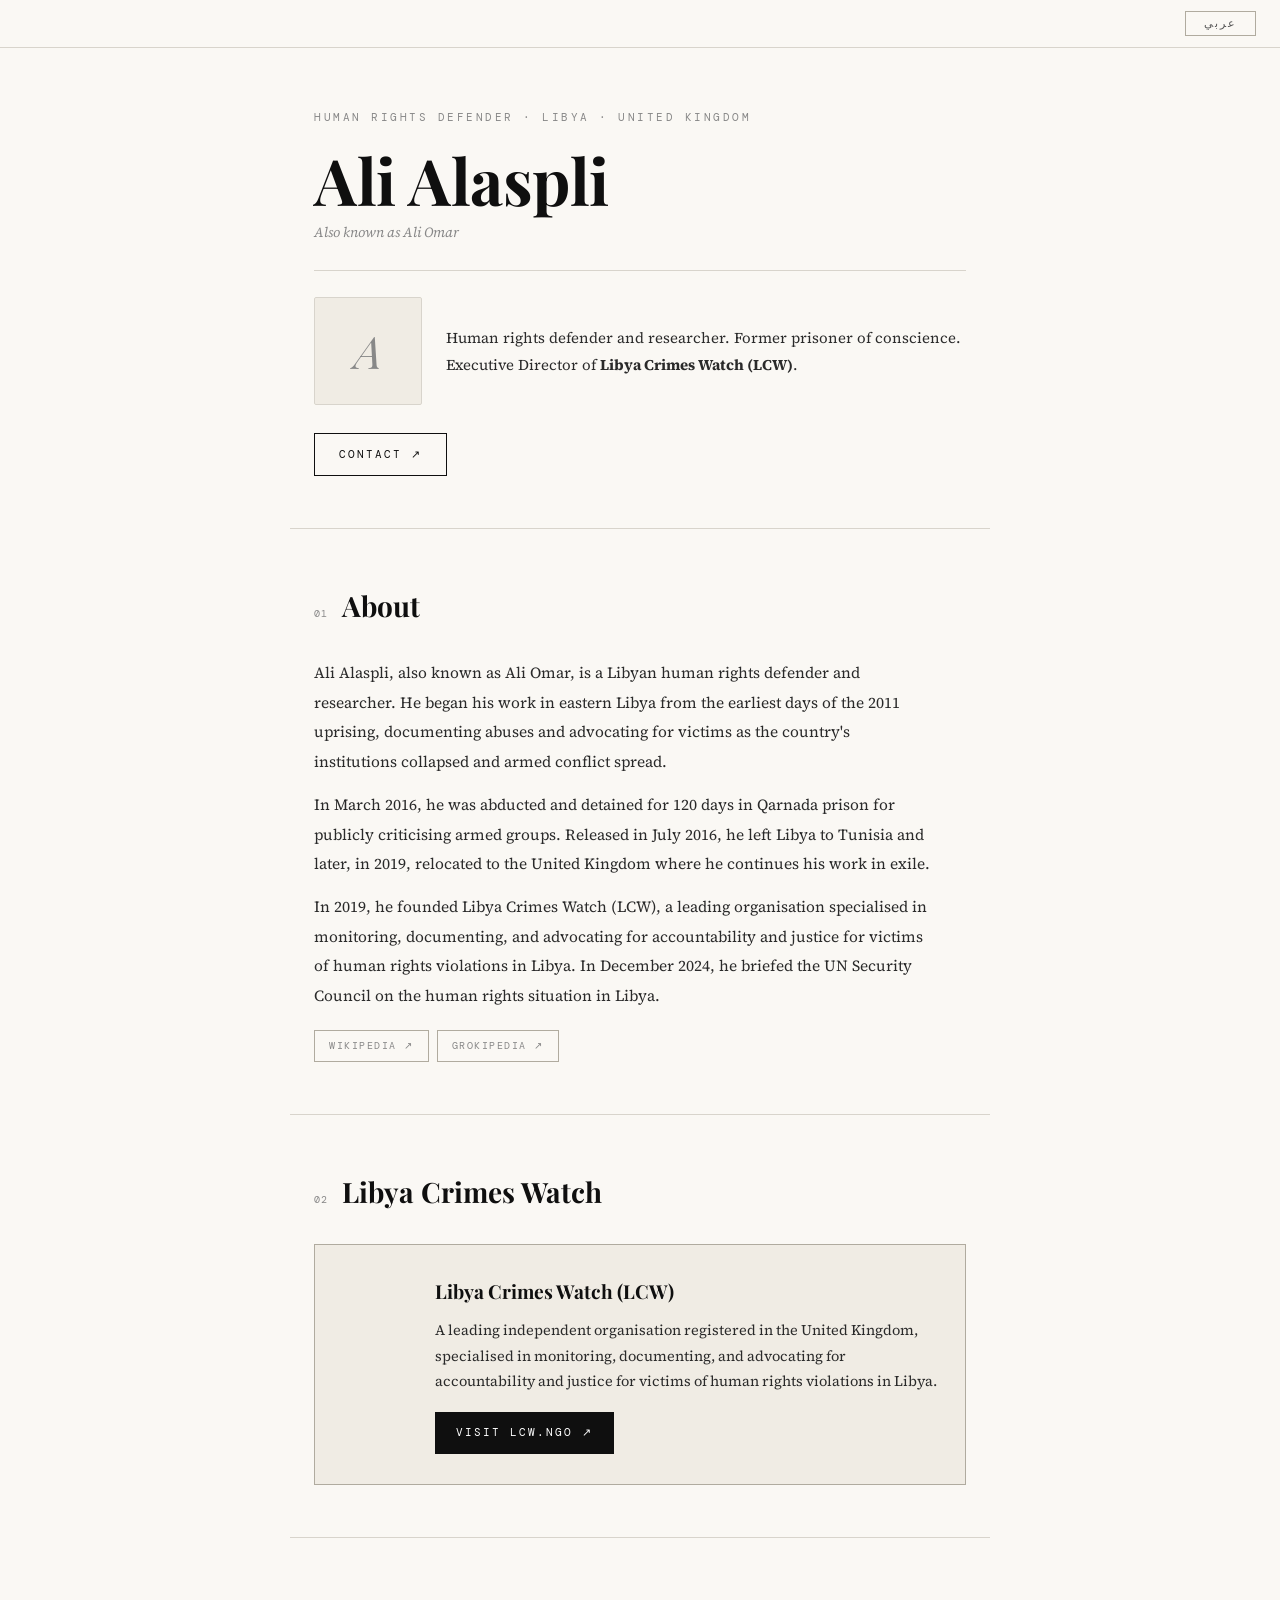
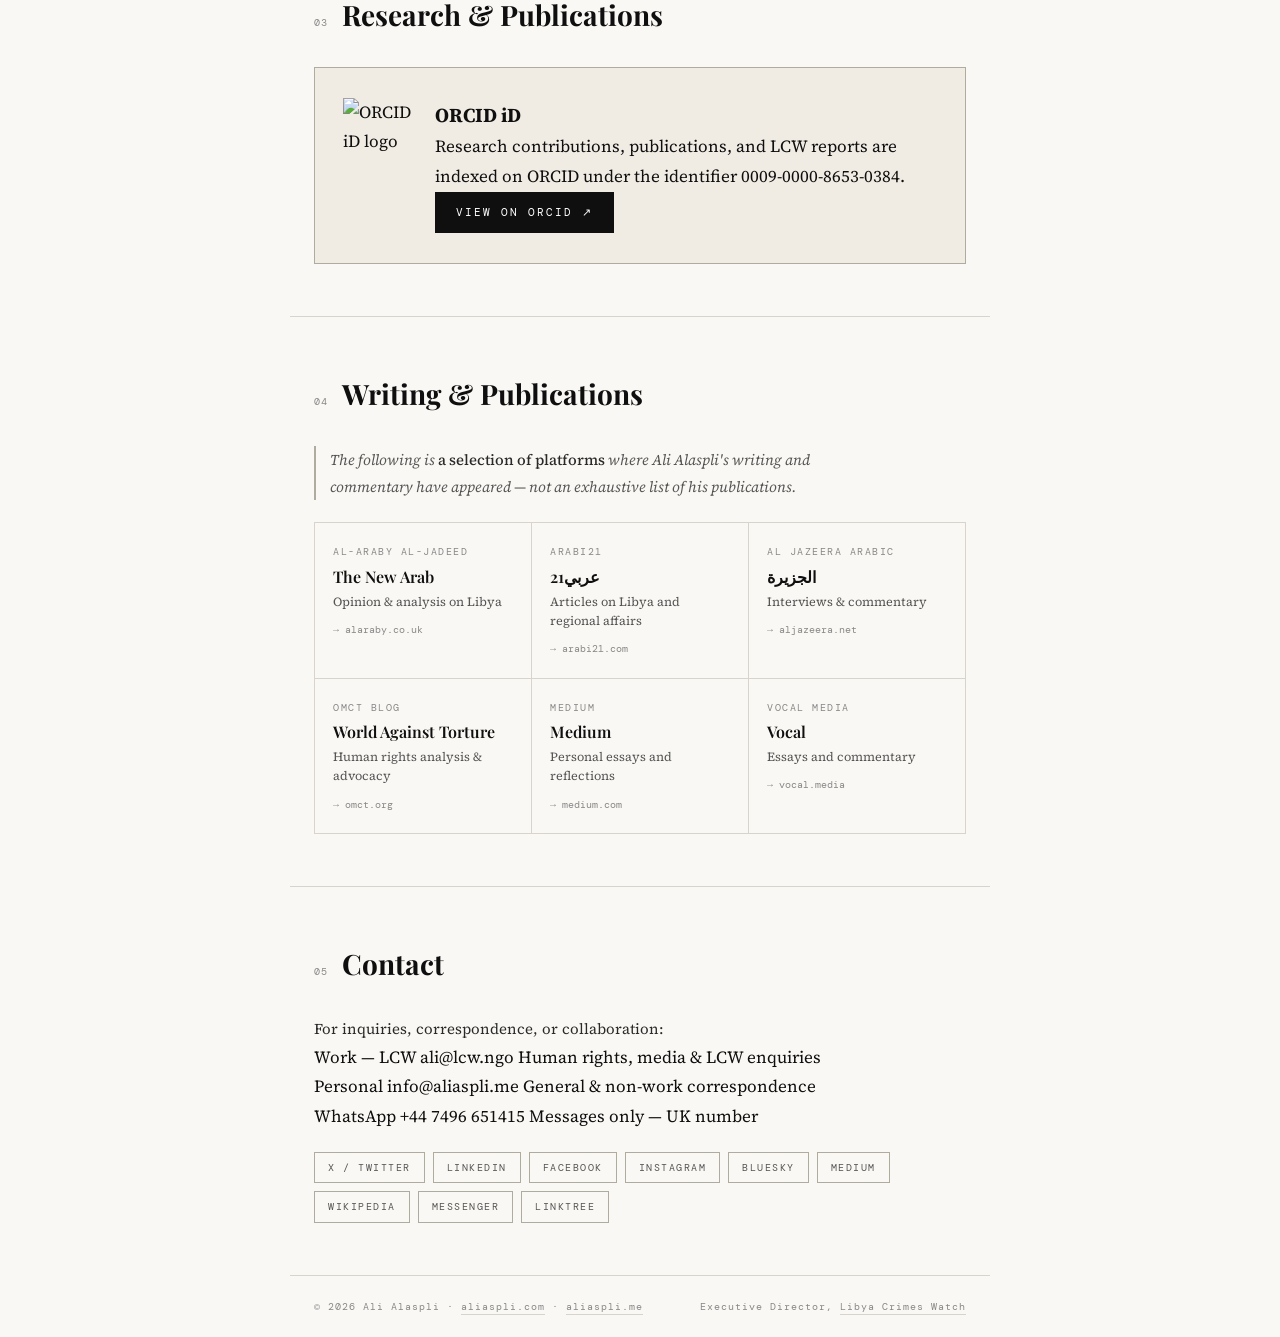
==== index.html @ 1641b947 "Update index.html" ====
<!DOCTYPE html>
<html lang="en" dir="ltr">
<head>
<meta charset="UTF-8">
<meta name="viewport" content="width=device-width, initial-scale=1.0">

<!-- ═══════════════════════════════════════════════
     TITLE — max ~60 chars for clean SERP display
     ═══════════════════════════════════════════════ -->
<title>Ali Alaspli | Human Rights Defender &amp; Executive Director, LCW</title>

<!-- ═══════════════════════════════════════════════
     META DESCRIPTION — max ~155 chars
     ═══════════════════════════════════════════════ -->
<meta name="description" content="Ali Alaspli (Ali Omar) is a Libyan human rights defender and Executive Director of Libya Crimes Watch (LCW). Former prisoner of conscience. Based in the United Kingdom.">

<meta name="author" content="Ali Alaspli">
<meta name="robots" content="index, follow, max-snippet:-1, max-image-preview:large, max-video-preview:-1">

<!-- ═══════════════════════════════════════════════
     CANONICAL + HREFLANG
     ═══════════════════════════════════════════════ -->
<link rel="canonical"  href="https://aliaspli.com/">
<link rel="alternate"  hreflang="x-default" href="https://aliaspli.com/">
<link rel="alternate"  hreflang="en"         href="https://aliaspli.com/">
<link rel="alternate"  hreflang="ar"         href="https://aliaspli.com/ar/">

<!-- ═══════════════════════════════════════════════
     OPEN GRAPH
     ═══════════════════════════════════════════════ -->
<meta property="og:type"             content="website">
<meta property="og:url"              content="https://aliaspli.com/">
<meta property="og:site_name"        content="Ali Alaspli">
<meta property="og:locale"           content="en_GB">
<meta property="og:locale:alternate" content="ar_LY">
<meta property="og:title"            content="Ali Alaspli (Ali Omar) | Human Rights Defender — Libya Crimes Watch">
<meta property="og:description"      content="Libyan human rights defender and researcher, former prisoner of conscience. Executive Director of Libya Crimes Watch (LCW). Based in the United Kingdom.">
<meta property="og:image"            content="https://aliaspli.com/AliAlaspli.png">
<meta property="og:image:secure_url" content="https://aliaspli.com/AliAlaspli.png">
<meta property="og:image:type"       content="image/png">
<meta property="og:image:width"      content="1200">
<meta property="og:image:height"     content="630">
<meta property="og:image:alt"        content="Ali Alaspli — Libyan human rights defender and Executive Director of Libya Crimes Watch">

<!-- ═══════════════════════════════════════════════
     TWITTER / X CARD
     ═══════════════════════════════════════════════ -->
<meta name="twitter:card"        content="summary_large_image">
<meta name="twitter:site"        content="@aliaspli">
<meta name="twitter:creator"     content="@aliaspli">
<meta name="twitter:title"       content="Ali Alaspli (Ali Omar) | Human Rights Defender — Libya Crimes Watch">
<meta name="twitter:description" content="Libyan human rights defender and researcher, former prisoner of conscience. Executive Director of Libya Crimes Watch (LCW).">
<meta name="twitter:image"       content="https://aliaspli.com/AliAlaspli.png">
<meta name="twitter:image:alt"   content="Ali Alaspli — Libyan human rights defender">

<!-- ═══════════════════════════════════════════════
     STRUCTURED DATA — JSON-LD
     ═══════════════════════════════════════════════ -->
<script type="application/ld+json">
{
  "@context": "https://schema.org",
  "@graph": [
    {
      "@type": "WebSite",
      "@id": "https://aliaspli.com/#website",
      "url": "https://aliaspli.com/",
      "name": "Ali Alaspli",
      "description": "Personal website of Ali Alaspli, Libyan human rights defender and Executive Director of Libya Crimes Watch.",
      "inLanguage": "en",
      "potentialAction": {
        "@type": "SearchAction",
        "target": {
          "@type": "EntryPoint",
          "urlTemplate": "https://aliaspli.com/?s={search_term_string}"
        },
        "query-input": "required name=search_term_string"
      }
    },
    {
      "@type": "ProfilePage",
      "@id": "https://aliaspli.com/#profilepage",
      "url": "https://aliaspli.com/",
      "name": "Ali Alaspli — Human Rights Defender",
      "description": "Profile page of Ali Alaspli, Libyan human rights defender, researcher, and Executive Director of Libya Crimes Watch.",
      "isPartOf": { "@id": "https://aliaspli.com/#website" },
      "about": { "@id": "https://aliaspli.com/#person" },
      "primaryImageOfPage": { "@id": "https://aliaspli.com/#primaryimage" },
      "inLanguage": "en",
      "breadcrumb": {
        "@type": "BreadcrumbList",
        "itemListElement": [
          { "@type": "ListItem", "position": 1, "name": "Home", "item": "https://aliaspli.com/" }
        ]
      }
    },
    {
      "@type": "ImageObject",
      "@id": "https://aliaspli.com/#primaryimage",
      "url": "https://aliaspli.com/AliAlaspli.png",
      "contentUrl": "https://aliaspli.com/AliAlaspli.png",
      "caption": "Ali Alaspli at the United Nations Office at Geneva, 2024",
      "width": 1200,
      "height": 630,
      "encodingFormat": "image/png"
    },
    {
      "@type": "Person",
      "@id": "https://aliaspli.com/#person",
      "name": "Ali Alaspli",
      "alternateName": [
        "Ali Omar","Ali Omar Alaspli","Ali Al-Asbali","Ali Al Asbali",
        "Ali Alasbali","Ali Al Aspli","Ali Al-Aspli","Ali Alasabli",
        "Ali Alasabali","Ali Al-Sabli","Ali Alsabali","علي العسبلي","علي عمر"
      ],
      "givenName": "Ali",
      "familyName": "Alaspli",
      "gender": "https://schema.org/Male",
      "nationality": {
        "@type": "Country",
        "name": "Libya",
        "sameAs": "https://www.wikidata.org/wiki/Q1016"
      },
      "birthPlace": {
        "@type": "Place",
        "name": "Libya",
        "sameAs": "https://www.wikidata.org/wiki/Q1016"
      },
      "homeLocation": {
        "@type": "Place",
        "name": "United Kingdom",
        "sameAs": "https://www.wikidata.org/wiki/Q145"
      },
      "url": "https://aliaspli.com/",
      "mainEntityOfPage": { "@id": "https://aliaspli.com/#profilepage" },
      "image": { "@id": "https://aliaspli.com/#primaryimage" },
      "description": "Ali Alaspli, also known as Ali Omar, is a Libyan human rights defender, researcher, and writer. A former prisoner of conscience, he is the Executive Director of Libya Crimes Watch (LCW), a UK-based NGO documenting human rights violations in Libya and advocating for accountability and justice for victims.",
      "jobTitle": "Executive Director",
      "worksFor": {
        "@type": ["Organization", "NGO"],
        "@id": "https://lcw.ngo/#organization",
        "name": "Libya Crimes Watch",
        "alternateName": ["LCW", "رصد الجرائم في ليبيا"],
        "url": "https://lcw.ngo",
        "foundingDate": "2019",
        "address": {
          "@type": "PostalAddress",
          "streetAddress": "124 City Road",
          "addressLocality": "London",
          "addressRegion": "England",
          "postalCode": "EC1V 2NX",
          "addressCountry": "GB"
        },
        "sameAs": [
          "https://en.wikipedia.org/wiki/Libya_Crimes_Watch",
          "https://www.wikidata.org/wiki/Q124707107"
        ]
      },
      "memberOf": {
        "@type": "Organization",
        "name": "World Organisation Against Torture",
        "alternateName": "OMCT",
        "url": "https://omct.org"
      },
      "award": "Overseas Writing Contest Award, International Center for Transitional Justice, 2024",
      "knowsAbout": [
        "Human rights","Libya","War crimes documentation","Enforced disappearances",
        "International advocacy","United Nations human rights mechanisms",
        "Freedom of expression","Transitional justice"
      ],
      "knowsLanguage": [
        { "@type": "Language", "name": "Arabic",  "alternateName": "ar" },
        { "@type": "Language", "name": "English", "alternateName": "en" }
      ],
      "email": "ali@lcw.ngo",
      "telephone": "+447496651415",
      "sameAs": [
        "https://aliaspli.com/",
        "https://aliaspli.com/ar/",
        "https://aliaspli.me/",
        "https://en.wikipedia.org/wiki/Ali_Alaspli",
        "https://www.wikidata.org/wiki/Q136680124",
        "https://grokipedia.com/page/Ali_Alaspli",
        "https://orcid.org/0009-0000-8653-0384",
        "https://x.com/aliaspli",
        "https://www.linkedin.com/in/aliaspli",
        "https://www.instagram.com/aliaspli",
        "https://www.facebook.com/aliaspli",
        "https://bsky.app/profile/aliaspli.com",
        "https://linktr.ee/aliaspli",
        "https://medium.com/@aliaspli"
      ]
    }
  ]
}
</script>

<link rel="preconnect" href="https://fonts.googleapis.com">
<link rel="preconnect" href="https://fonts.gstatic.com" crossorigin>
<link href="https://fonts.googleapis.com/css2?family=Playfair+Display:ital,wght@0,400;0,600;0,700;1,400&family=Source+Serif+4:opsz,wght@8..60,300;8..60,400;8..60,500&family=DM+Mono:wght@300;400&display=swap" rel="stylesheet">

<link rel="stylesheet" href="style.css">

<style>
  :root {
    --font-display: 'Playfair Display', Georgia, serif;
    --font-body:    'Source Serif 4', Georgia, serif;
    --font-mono:    'DM Mono', 'Courier New', monospace;
  }
</style>
</head>
<body>

<nav class="topbar" aria-label="Language">
  <a href="https://aliaspli.com/ar/" class="lang-btn" hreflang="ar" lang="ar">عربي</a>
</nav>

<!-- HERO -->
<header class="section hero" id="top">
  <p class="hero-eyebrow">Human Rights Defender · Libya · United Kingdom</p>
  <h1 class="hero-name">Ali Alaspli</h1>
  <p class="hero-aka">Also known as Ali Omar</p>
  <hr class="hero-divider">
  <div class="hero-grid">
    <div class="hero-photo">
      <img src="https://aliaspli.com/AliAlaspli.png"
           alt="Ali Alaspli (Ali Omar) — Libyan human rights defender and Executive Director of Libya Crimes Watch"
           width="108" height="108"
           loading="eager" fetchpriority="high"
           onerror="this.style.display='none';this.parentNode.innerHTML='<span class=\'photo-init\'>A</span>'">
    </div>
    <p class="hero-tagline">
      Human rights defender and researcher. Former prisoner of conscience. Executive Director of <strong>Libya Crimes Watch (LCW)</strong>.
    </p>
  </div>
  <a href="mailto:ali@lcw.ngo" class="hero-contact">Contact ↗</a>
</header>

<hr class="rule">

<!-- 01 ABOUT -->
<section class="section" id="about" aria-labelledby="about-title">
  <div class="sec-head">
    <span class="sec-n" aria-hidden="true">01</span>
    <h2 class="sec-title" id="about-title">About</h2>
  </div>
  <div class="prose">
    <p>Ali Alaspli, also known as Ali Omar, is a Libyan human rights defender and researcher. He began his work in eastern Libya from the earliest days of the 2011 uprising, documenting abuses and advocating for victims as the country's institutions collapsed and armed conflict spread.</p>
    <p>In March 2016, he was abducted and detained for 120 days in Qarnada prison for publicly criticising armed groups. Released in July 2016, he left Libya to Tunisia and later, in 2019, relocated to the United Kingdom where he continues his work in exile.</p>
    <p>In 2019, he founded Libya Crimes Watch (LCW), a leading organisation specialised in monitoring, documenting, and advocating for accountability and justice for victims of human rights violations in Libya. In December 2024, he briefed the UN Security Council on the human rights situation in Libya.</p>
  </div>
  <div class="about-refs">
    <a href="https://en.wikipedia.org/wiki/Ali_Alaspli" target="_blank" rel="noopener noreferrer me" class="about-ref-link">Wikipedia ↗</a>
    <a href="https://grokipedia.com/page/Ali_Alaspli" target="_blank" rel="noopener noreferrer" class="about-ref-link">Grokipedia ↗</a>
  </div>
</section>

<hr class="rule">

<!-- 02 LIBYA CRIMES WATCH -->
<section class="section" id="lcw" aria-labelledby="lcw-title">
  <div class="sec-head">
    <span class="sec-n" aria-hidden="true">02</span>
    <h2 class="sec-title" id="lcw-title">Libya Crimes Watch</h2>
  </div>
  <div class="lcw-block">
    <div class="lcw-logo">
      <img src="https://lcw.ngo/wp-content/uploads/2022/08/LCW-Logo.png"
           alt="Libya Crimes Watch (LCW) logo"
           width="68" height="68" loading="lazy"
           onerror="this.src='https://upload.wikimedia.org/wikipedia/commons/thumb/2/2e/%D8%B4%D8%B9%D8%A7%D8%B1_%D9%85%D9%86%D8%B8%D9%85%D8%A9_%D8%B1%D8%B5%D8%AF_%D8%A7%D9%84%D8%AC%D8%B1%D8%A7%D8%A6%D9%85_%D9%81%D9%8A_%D9%84%D9%8A%D8%A8%D9%8A%D8%A7.png/320px-%D8%B4%D8%B9%D8%A7%D8%B1_%D9%85%D9%86%D8%B8%D9%85%D8%A9_%D8%B1%D8%B5%D8%AF_%D8%A7%D9%84%D8%AC%D8%B1%D8%A7%D8%A6%D9%85_%D9%81%D9%8A_%D9%84%D9%8A%D8%A8%D9%8A%D8%A7.png'">
    </div>
    <div class="lcw-text">
      <h3>Libya Crimes Watch (LCW)</h3>
      <p>A leading independent organisation registered in the United Kingdom, specialised in monitoring, documenting, and advocating for accountability and justice for victims of human rights violations in Libya.</p>
      <a href="https://lcw.ngo" target="_blank" rel="noopener noreferrer" class="btn-fill">Visit lcw.ngo ↗</a>
    </div>
  </div>
</section>

<hr class="rule">

<!-- 03 RESEARCH & PUBLICATIONS -->
<section class="section" id="research" aria-labelledby="research-title">
  <div class="sec-head">
    <span class="sec-n" aria-hidden="true">03</span>
    <h2 class="sec-title" id="research-title">Research &amp; Publications</h2>
  </div>
  <div class="lcw-block">
    <div class="orcid-logo">
      <img src="https://upload.wikimedia.org/wikipedia/commons/0/06/ORCID_iD.svg"
           alt="ORCID iD logo"
           width="72" height="72" loading="lazy">
    </div>
    <div class="orcid-text">
      <h3>ORCID iD</h3>
      <p>Research contributions, publications, and LCW reports are indexed on ORCID under the identifier <span class="orcid-id">0009-0000-8653-0384</span>.</p>
      <a href="https://orcid.org/0009-0000-8653-0384" target="_blank" rel="noopener noreferrer me" class="btn-fill">View on ORCID ↗</a>
    </div>
  </div>
</section>

<hr class="rule">

<!-- 04 WRITING & PUBLICATIONS -->
<section class="section" id="writing" aria-labelledby="writing-title">
  <div class="sec-head">
    <span class="sec-n" aria-hidden="true">04</span>
    <h2 class="sec-title" id="writing-title">Writing &amp; Publications</h2>
  </div>
  <p class="writing-intro">
    The following is <strong>a selection of platforms</strong> where Ali Alaspli's writing and commentary have appeared — not an exhaustive list of his publications.
  </p>
  <div class="platform-grid">
    <a href="https://www.alaraby.co.uk/author/60455" target="_blank" rel="noopener noreferrer" class="platform-card">
      <div class="pl-source">Al-Araby Al-Jadeed</div>
      <div class="pl-name">The New Arab</div>
      <div class="pl-desc">Opinion &amp; analysis on Libya</div>
      <span class="pl-arrow">→ alaraby.co.uk</span>
    </a>
    <a href="https://arabi21.com/s/1cRWr" target="_blank" rel="noopener noreferrer" class="platform-card">
      <div class="pl-source">Arabi21</div>
      <div class="pl-name">عربي21</div>
      <div class="pl-desc">Articles on Libya and regional affairs</div>
      <span class="pl-arrow">→ arabi21.com</span>
    </a>
    <a href="https://www.aljazeera.net/author/%D8%B9%D9%84%D9%8A-%D8%A7%D9%84%D8%B9%D8%B3%D8%A8%D9%84%D9%8A" target="_blank" rel="noopener noreferrer" class="platform-card">
      <div class="pl-source">Al Jazeera Arabic</div>
      <div class="pl-name">الجزيرة</div>
      <div class="pl-desc">Interviews &amp; commentary</div>
      <span class="pl-arrow">→ aljazeera.net</span>
    </a>
    <a href="https://www.omct.org/en/resources?author=ali-alaspli" target="_blank" rel="noopener noreferrer" class="platform-card">
      <div class="pl-source">OMCT Blog</div>
      <div class="pl-name">World Against Torture</div>
      <div class="pl-desc">Human rights analysis &amp; advocacy</div>
      <span class="pl-arrow">→ omct.org</span>
    </a>
    <a href="https://medium.com/@aliaspli" target="_blank" rel="noopener noreferrer me" class="platform-card">
      <div class="pl-source">Medium</div>
      <div class="pl-name">Medium</div>
      <div class="pl-desc">Personal essays and reflections</div>
      <span class="pl-arrow">→ medium.com</span>
    </a>
    <a href="https://vocal.media/authors/ali-alaspli" target="_blank" rel="noopener noreferrer" class="platform-card">
      <div class="pl-source">Vocal Media</div>
      <div class="pl-name">Vocal</div>
      <div class="pl-desc">Essays and commentary</div>
      <span class="pl-arrow">→ vocal.media</span>
    </a>
  </div>
</section>

<hr class="rule">

<!-- 05 CONTACT -->
<section class="section" id="contact" aria-labelledby="contact-title">
  <div class="sec-head">
    <span class="sec-n" aria-hidden="true">05</span>
    <h2 class="sec-title" id="contact-title">Contact</h2>
  </div>
  <p class="contact-desc">For inquiries, correspondence, or collaboration:</p>

  <div class="contact-grid">
    <div class="contact-item">
      <span class="contact-item-label">Work — LCW</span>
      <!-- email protected: decoded by initContact() on DOMContentLoaded -->
      <a id="email-work" href="#" class="contact-item-value" aria-label="Work email">&#8203;</a>
      <span class="contact-item-note">Human rights, media &amp; LCW enquiries</span>
    </div>
    <div class="contact-item">
      <span class="contact-item-label">Personal</span>
      <a id="email-personal" href="#" class="contact-item-value" aria-label="Personal email">&#8203;</a>
      <span class="contact-item-note">General &amp; non-work correspondence</span>
    </div>
    <div class="contact-item full">
      <span class="contact-item-label">WhatsApp</span>
      <a id="link-wa" href="#" target="_blank" rel="noopener noreferrer" class="contact-item-value" aria-label="WhatsApp">&#8203;</a>
      <span class="contact-item-note">Messages only — UK number</span>
    </div>
  </div>

  <div class="social-row">
    <a href="https://x.com/aliaspli"                target="_blank" rel="noopener noreferrer me" class="social-tag">X / Twitter</a>
    <a href="https://www.linkedin.com/in/aliaspli"   target="_blank" rel="noopener noreferrer me" class="social-tag">LinkedIn</a>
    <a href="https://www.facebook.com/aliaspli"      target="_blank" rel="noopener noreferrer me" class="social-tag">Facebook</a>
    <a href="https://instagram.com/aliaspli"         target="_blank" rel="noopener noreferrer me" class="social-tag">Instagram</a>
    <a href="https://bsky.app/profile/aliaspli.com"  target="_blank" rel="noopener noreferrer me" class="social-tag">Bluesky</a>
    <a href="https://medium.com/@aliaspli"           target="_blank" rel="noopener noreferrer me" class="social-tag">Medium</a>
    <a href="https://en.wikipedia.org/wiki/Ali_Alaspli" target="_blank" rel="noopener noreferrer" class="social-tag">Wikipedia</a>
    <a href="https://m.me/aliaspli"                  target="_blank" rel="noopener noreferrer me" class="social-tag">Messenger</a>
    <a href="https://linktr.ee/aliaspli"             target="_blank" rel="noopener noreferrer me" class="social-tag">Linktree</a>
  </div>
</section>

<hr class="rule">

<footer>
  <p>
    © 2026 Ali Alaspli
    <span class="footer-sep">·</span>
    <a href="https://aliaspli.com/">aliaspli.com</a>
    <span class="footer-sep">·</span>
    <a href="https://aliaspli.me/" target="_blank" rel="noopener noreferrer me">aliaspli.me</a>
  </p>
  <p>Executive Director, <a href="https://lcw.ngo" target="_blank" rel="noopener noreferrer">Libya Crimes Watch</a></p>
</footer>


<!-- ═══════════════════════════════════════════════
     EMAIL / CONTACT PROTECTION
     Encoded with Base64 — bots scraping raw HTML
     cannot harvest addresses. Decoded at runtime.
     ═══════════════════════════════════════════════ -->
<script>
(function () {
  function b(s) { return atob(s); }

  var contacts = {
    'email-work':    { type: 'mailto', val: b('YWxpQGxjdy5uZ28=') },
    'email-personal':{ type: 'mailto', val: b('aW5mb0BhbGlhc3BsaS5tZQ==') },
    'link-wa':       { type: 'url',    val: 'https://wa.me/' + b('NDQ3NDk2NjUxNDE1') }
  };

  document.addEventListener('DOMContentLoaded', function () {
    Object.keys(contacts).forEach(function (id) {
      var el = document.getElementById(id);
      if (!el) return;
      var c = contacts[id];
      el.href       = (c.type === 'mailto' ? 'mailto:' : '') + c.val;
      el.textContent = c.type === 'mailto'
        ? c.val
        : '+44\u00a07496\u00a0651415';   /* non-breaking spaces for display */
    });

    /* Hero contact button — same work email */
    var hero = document.querySelector('.hero-contact');
    if (hero) hero.href = 'mailto:' + b('YWxpQGxjdy5uZ28=');
  });
}());
</script>
</body>
</html>
---- style.css ----
/* ============================================================
   aliaspli.com — shared stylesheet
   Works for both LTR (English) and RTL (Arabic) pages.
   The <html> element carries dir="ltr" or dir="rtl".
   ============================================================ */

/* ── RESET ── */
*, *::before, *::after { margin: 0; padding: 0; box-sizing: border-box; }

/* ── TOKENS ── */
:root {
  --ink:        #0f0f0f;
  --ink-mid:    #2a2a2a;
  --ink-soft:   #555;
  --ink-muted:  #888;
  --rule:       #d8d4cc;
  --rule-dark:  #b0ab9f;
  --bg:         #faf8f4;
  --bg-card:    #f0ece4;
  --white:      #ffffff;
  --max:        700px;
  --topbar-h:   48px;

  /* fonts are declared per page to support EN/AR stacks */
}

/* ── BASE ── */
html {
  font-size: 16px;   /* anchors all rem calculations */
  scroll-behavior: smooth;
  /* offset anchors so sticky bar doesn't overlap them */
  scroll-padding-top: calc(var(--topbar-h) + 12px);
}

body {
  background: var(--bg);
  color: var(--ink);
  font-family: var(--font-body);
  font-size: 1.0625rem;   /* 17px */
  line-height: 1.75;
  -webkit-font-smoothing: antialiased;
  -moz-osx-font-smoothing: grayscale;
  text-size-adjust: 100%;
  -webkit-text-size-adjust: 100%;
}

a { color: inherit; text-decoration: none; }

/* ── LAYOUT HELPERS ── */
.section {
  max-width: var(--max);
  margin: 0 auto;
  padding: 52px 24px;
}

hr.rule {
  border: none;
  border-top: 1px solid var(--rule);
  max-width: var(--max);
  margin: 0 auto;
}

/* ── FOCUS VISIBILITY (accessibility) ── */
:focus-visible {
  outline: 2px solid var(--ink);
  outline-offset: 3px;
  border-radius: 2px;
}

/* ── TOPBAR ── */
.topbar {
  position: sticky;
  top: 0;
  z-index: 50;
  height: var(--topbar-h);
  background: var(--bg);
  border-bottom: 1px solid var(--rule);
  display: flex;
  align-items: center;
  /* In LTR: button sits on the right.
     In RTL: flex reverses, button ends up on the left visually — correct. */
  justify-content: flex-end;
  padding: 0 24px;
}

.lang-btn {
  font-family: var(--font-mono);
  font-size: 0.6875rem;
  letter-spacing: 2px;
  text-transform: uppercase;
  padding: 6px 18px;
  border: 1px solid var(--rule-dark);
  color: var(--ink-soft);
  background: transparent;
  cursor: pointer;
  transition: background 0.18s, color 0.18s, border-color 0.18s;
  display: inline-block;
  line-height: 1;
}
.lang-btn:hover,
.lang-btn:focus-visible {
  background: var(--ink);
  color: var(--white);
  border-color: var(--ink);
}

/* RTL: no letter-spacing on Arabic labels */
[dir="rtl"] .lang-btn { letter-spacing: 0; font-size: 0.75rem; }

/* ── HERO ── */
.hero { padding: 60px 24px 52px; }

.hero-eyebrow {
  font-family: var(--font-mono);
  font-size: 0.6875rem;
  letter-spacing: 2.5px;
  text-transform: uppercase;
  color: var(--ink-muted);
  margin-bottom: 18px;
}
[dir="rtl"] .hero-eyebrow { letter-spacing: 0; font-size: 0.75rem; }

.hero-name {
  font-family: var(--font-display);
  font-size: clamp(2.4rem, 6vw, 4rem);
  font-weight: 700;
  line-height: 1.1;
  letter-spacing: -0.5px;
  margin-bottom: 4px;
}
[dir="rtl"] .hero-name { letter-spacing: 0; line-height: 1.2; }

.hero-aka {
  font-size: 0.875rem;
  font-style: italic;
  color: var(--ink-muted);
  margin-bottom: 26px;
}

.hero-divider {
  width: 100%;
  border: none;
  border-top: 1px solid var(--rule);
  margin-bottom: 26px;
}

/* Grid: photo beside tagline.
   LTR: [photo 108px] [text 1fr]
   RTL: [text 1fr] [photo 108px]  — achieved by order properties */
.hero-grid {
  display: grid;
  grid-template-columns: 108px 1fr;
  gap: 24px;
  align-items: start;
  margin-bottom: 28px;
}
[dir="rtl"] .hero-grid {
  grid-template-columns: 1fr 108px;
}
[dir="rtl"] .hero-photo { order: 2; }
[dir="rtl"] .hero-tagline { order: 1; }

.hero-photo {
  width: 108px;
  height: 108px;
  border-radius: 2px;
  overflow: hidden;
  border: 1px solid var(--rule);
  background: var(--bg-card);
  display: flex;
  align-items: center;
  justify-content: center;
  flex-shrink: 0;
}
.hero-photo img {
  width: 100%;
  height: 100%;
  object-fit: cover;
  display: block;
}
.photo-init {
  font-family: var(--font-display);
  font-size: 2.8rem;
  color: var(--ink-muted);
  font-style: italic;
}

.hero-tagline {
  font-size: 0.9375rem;
  line-height: 1.8;
  color: var(--ink-mid);
  align-self: center;
}

.hero-contact {
  display: inline-flex;
  align-items: center;
  gap: 8px;
  font-family: var(--font-mono);
  font-size: 0.6875rem;
  letter-spacing: 2px;
  text-transform: uppercase;
  padding: 11px 24px;
  border: 1px solid var(--ink);
  color: var(--ink);
  background: transparent;
  transition: background 0.18s, color 0.18s;
}
.hero-contact:hover,
.hero-contact:focus-visible {
  background: var(--ink);
  color: var(--white);
}
[dir="rtl"] .hero-contact { letter-spacing: 0; font-size: 0.8125rem; }

/* ── SECTION HEADERS ── */
.sec-head {
  display: flex;
  align-items: baseline;
  gap: 14px;
  margin-bottom: 28px;
}
.sec-n {
  font-family: var(--font-mono);
  font-size: 0.625rem;
  color: var(--ink-muted);
  letter-spacing: 1px;
  flex-shrink: 0;
  /* always LTR so "01" reads correctly even in RTL context */
  direction: ltr;
  unicode-bidi: embed;
}
.sec-title {
  font-family: var(--font-display);
  font-size: clamp(1.25rem, 2.8vw, 1.75rem);
  font-weight: 700;
}

/* RTL: title on the right, number pushed to the end (left) */
[dir="rtl"] .sec-head { flex-direction: row-reverse; justify-content: flex-end; }
[dir="rtl"] .sec-title { order: 1; }
[dir="rtl"] .sec-n { order: 2; }

/* ── ABOUT / PROSE ── */
.prose p {
  font-size: 0.9688rem;
  line-height: 1.9;
  color: var(--ink-mid);
  margin-bottom: 14px;
  max-width: 620px;
}
.prose p:last-child { margin-bottom: 0; }

.about-refs {
  display: flex;
  flex-wrap: wrap;
  gap: 8px;
  margin-top: 20px;
}
.about-ref-link {
  font-family: var(--font-mono);
  font-size: 0.625rem;
  letter-spacing: 1.5px;
  text-transform: uppercase;
  padding: 6px 14px;
  border: 1px solid var(--rule-dark);
  color: var(--ink-muted);
  transition: background 0.18s, color 0.18s, border-color 0.18s;
}
.about-ref-link:hover,
.about-ref-link:focus-visible {
  background: var(--ink);
  color: var(--white);
  border-color: var(--ink);
}
[dir="rtl"] .about-ref-link { letter-spacing: 0; font-size: 0.75rem; }

/* ── LCW BLOCK ── */
.lcw-block {
  border: 1px solid var(--rule-dark);
  background: var(--bg-card);
  padding: 30px 28px;
  display: flex;
  gap: 24px;
  align-items: flex-start;
}
/* RTL: logo on the left, text on the right */
[dir="rtl"] .lcw-logo { order: 2; }
[dir="rtl"] .lcw-text  { order: 1; flex: 1; }

.lcw-logo { flex-shrink: 0; width: 68px; }
.lcw-logo img { width: 68px; height: auto; display: block; }

.lcw-text h3 {
  font-family: var(--font-display);
  font-size: 1.2rem;
  font-weight: 700;
  margin-bottom: 10px;
}
.lcw-text p {
  font-size: 0.9063rem;
  color: var(--ink-mid);
  line-height: 1.75;
  margin-bottom: 18px;
}
.btn-fill {
  display: inline-flex;
  align-items: center;
  font-family: var(--font-mono);
  font-size: 0.6875rem;
  letter-spacing: 2px;
  text-transform: uppercase;
  padding: 10px 20px;
  background: var(--ink);
  color: var(--white);
  border: 1px solid var(--ink);
  transition: background 0.18s, border-color 0.18s;
}
.btn-fill:hover,
.btn-fill:focus-visible {
  background: var(--ink-mid);
  border-color: var(--ink-mid);
}
[dir="rtl"] .btn-fill { letter-spacing: 0; font-size: 0.8125rem; }

/* ── WRITING ── */
.writing-intro {
  font-size: 0.9375rem;
  color: var(--ink-soft);
  line-height: 1.8;
  max-width: 580px;
  margin-bottom: 22px;
  padding-inline-start: 14px;
  border-inline-start: 2px solid var(--rule-dark);
  font-style: italic;
}
/* padding-inline-start and border-inline-start flip automatically in RTL */
.writing-intro strong {
  font-style: normal;
  color: var(--ink-mid);
  font-weight: 500;
}

.platform-grid {
  display: grid;
  grid-template-columns: repeat(auto-fill, minmax(185px, 1fr));
  gap: 1px;
  border: 1px solid var(--rule);
  background: var(--rule);
}
.platform-card {
  background: var(--bg);
  padding: 20px 18px;
  display: block;
  transition: background 0.18s;
}
.platform-card:hover { background: var(--bg-card); }
.pl-source {
  font-family: var(--font-mono);
  font-size: 0.625rem;
  letter-spacing: 1.5px;
  text-transform: uppercase;
  color: var(--ink-muted);
  margin-bottom: 6px;
}
[dir="rtl"] .pl-source { letter-spacing: 0; font-size: 0.6875rem; }
.pl-name {
  font-family: var(--font-display);
  font-size: 1rem;
  font-weight: 600;
  color: var(--ink);
  margin-bottom: 4px;
  line-height: 1.3;
}
.pl-desc { font-size: 0.7813rem; color: var(--ink-soft); line-height: 1.55; }
.pl-arrow {
  font-family: var(--font-mono);
  font-size: 0.625rem;
  color: var(--ink-muted);
  margin-top: 10px;
  display: block;
}

/* ── CONTACT ── */
.contact-desc { font-size: 0.9375rem; color: var(--ink-mid); }

.contact-email {
  display: flex;
  align-items: center;
  gap: 14px;
  margin-top: 20px;
  padding-top: 20px;
  border-top: 1px solid var(--rule);
}
.contact-email span {
  font-family: var(--font-mono);
  font-size: 0.625rem;
  letter-spacing: 1.5px;
  text-transform: uppercase;
  color: var(--ink-muted);
  white-space: nowrap;
}
[dir="rtl"] .contact-email span { letter-spacing: 0; font-size: 0.75rem; }
.contact-email a {
  font-family: var(--font-mono);
  font-size: 0.875rem;
  color: var(--ink);
  border-bottom: 1px solid var(--rule-dark);
  padding-bottom: 1px;
  transition: border-color 0.2s;
  /* email addresses are always LTR regardless of page direction */
  direction: ltr;
  unicode-bidi: embed;
}
.contact-email a:hover { border-color: var(--ink); }

.social-row {
  display: flex;
  flex-wrap: wrap;
  gap: 8px;
  margin-top: 20px;
}
.social-tag {
  font-family: var(--font-mono);
  font-size: 0.625rem;
  letter-spacing: 1.5px;
  text-transform: uppercase;
  padding: 6px 13px;
  border: 1px solid var(--rule-dark);
  color: var(--ink-soft);
  transition: background 0.18s, color 0.18s, border-color 0.18s;
}
.social-tag:hover,
.social-tag:focus-visible {
  background: var(--ink);
  color: var(--white);
  border-color: var(--ink);
}
[dir="rtl"] .social-tag { letter-spacing: 0; font-size: 0.75rem; }

/* ── FOOTER ── */
footer {
  max-width: var(--max);
  margin: 0 auto;
  padding: 22px 24px;
  display: flex;
  justify-content: space-between;
  align-items: center;
  flex-wrap: wrap;
  gap: 8px;
}
footer p {
  font-family: var(--font-mono);
  font-size: 0.625rem;
  letter-spacing: 1px;
  color: var(--ink-muted);
}
[dir="rtl"] footer p { letter-spacing: 0; font-size: 0.75rem; }
footer a {
  border-bottom: 1px solid var(--rule);
  padding-bottom: 1px;
  transition: border-color 0.18s;
}
footer a:hover { border-color: var(--ink); }

/* ── ANIMATION ── */
@keyframes fadeUp {
  from { opacity: 0; transform: translateY(14px); }
  to   { opacity: 1; transform: translateY(0); }
}

/* Respect user's reduced-motion preference */
@media (prefers-reduced-motion: no-preference) {
  .hero > * {
    animation: fadeUp 0.55s ease both;
  }
  .hero > *:nth-child(1) { animation-delay: .05s; }
  .hero > *:nth-child(2) { animation-delay: .12s; }
  .hero > *:nth-child(3) { animation-delay: .18s; }
  .hero > *:nth-child(4) { animation-delay: .24s; }
  .hero > *:nth-child(5) { animation-delay: .30s; }
  .hero > *:nth-child(6) { animation-delay: .36s; }
}

/* ── RESPONSIVE ── */
@media (max-width: 540px) {
  .section, .hero { padding-inline: 18px; }

  .hero-grid {
    grid-template-columns: 1fr !important;
  }
  /* Photo always on top in single-column layout */
  .hero-photo {
    order: -1 !important;
    width: 88px;
    height: 88px;
  }
  .hero-tagline { order: 0 !important; }

  .lcw-block {
    flex-direction: column;
  }
  /* In RTL mobile, logo goes back to natural order */
  [dir="rtl"] .lcw-logo,
  [dir="rtl"] .lcw-text { order: unset; }

  footer {
    flex-direction: column;
    align-items: center;
    text-align: center;
    gap: 6px;
  }
}

@media (max-width: 360px) {
  .platform-grid {
    grid-template-columns: 1fr;
  }
}
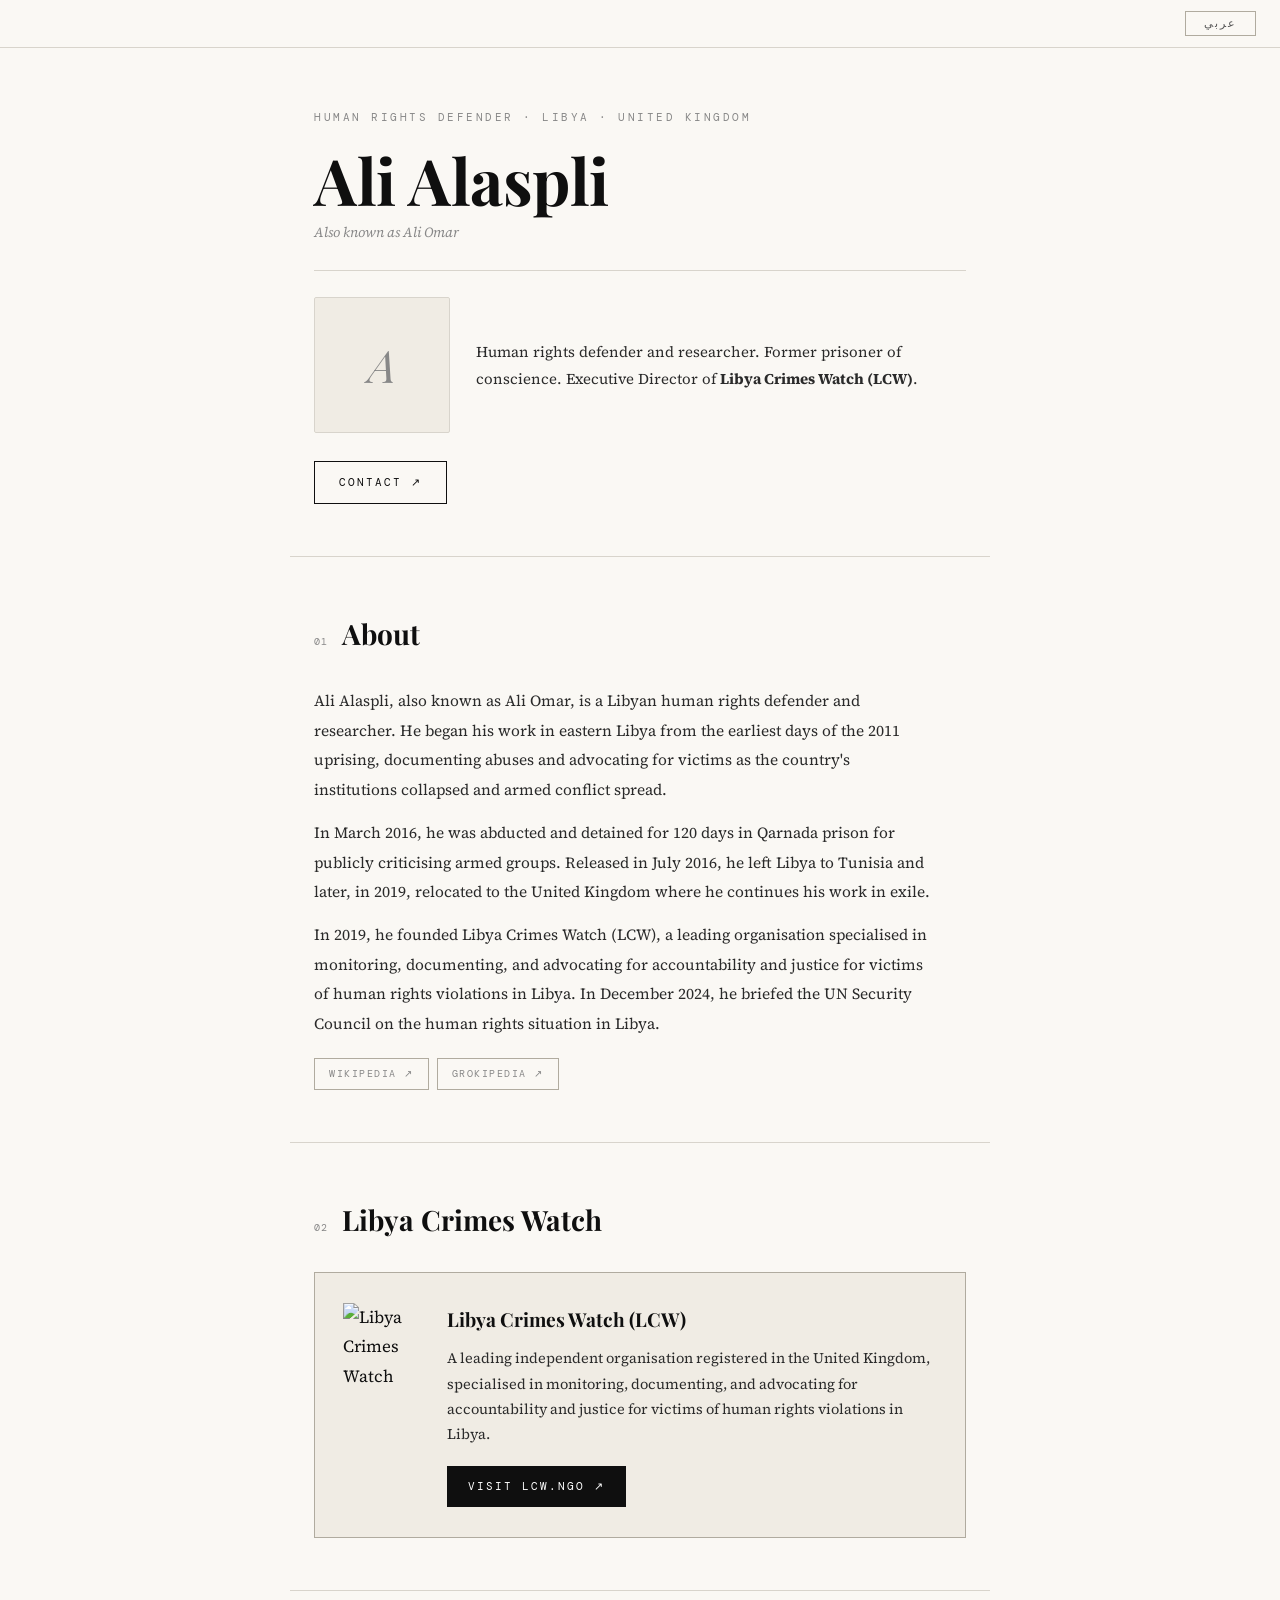
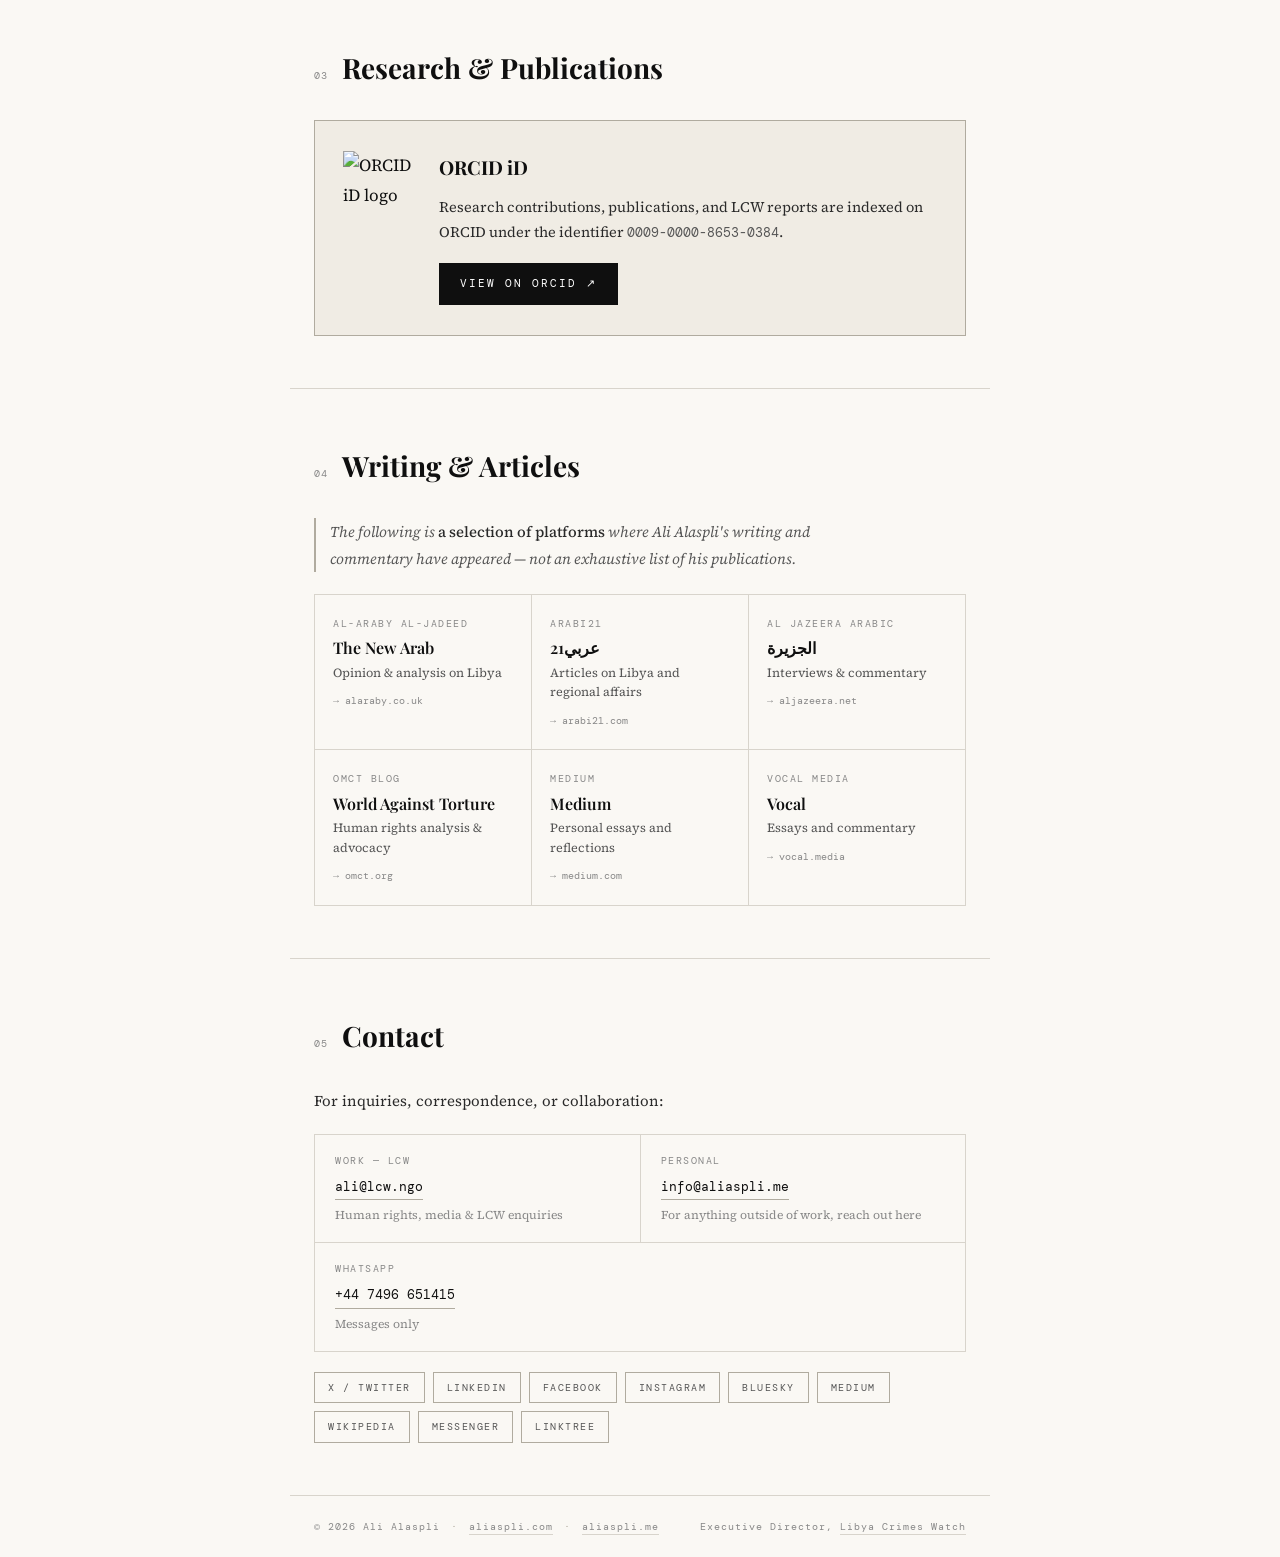
==== commit 965cf55e: "Update index.html" ====
--- a/index.html
+++ b/index.html
@@ -224,7 +224,7 @@
     <div class="hero-photo">
       <img src="https://aliaspli.com/AliAlaspli.png"
            alt="Ali Alaspli (Ali Omar) — Libyan human rights defender and Executive Director of Libya Crimes Watch"
-           width="108" height="108"
+           width="136" height="136"
            loading="eager" fetchpriority="high"
            onerror="this.style.display='none';this.parentNode.innerHTML='<span class=\'photo-init\'>A</span>'">
     </div>
@@ -263,11 +263,10 @@
     <h2 class="sec-title" id="lcw-title">Libya Crimes Watch</h2>
   </div>
   <div class="lcw-block">
-    <div class="lcw-logo">
-      <img src="https://lcw.ngo/wp-content/uploads/2022/08/LCW-Logo.png"
+    <div class="lcw-logo lcw-logo--wiki">
+      <img src="https://upload.wikimedia.org/wikipedia/commons/thumb/2/2e/%D8%B4%D8%B9%D8%A7%D8%B1_%D9%85%D9%86%D8%B8%D9%85%D8%A9_%D8%B1%D8%B5%D8%AF_%D8%A7%D9%84%D8%AC%D8%B1%D8%A7%D8%A6%D9%85_%D9%81%D9%8A_%D9%84%D9%8A%D8%A8%D9%8A%D8%A7.png/320px-%D8%B4%D8%B9%D8%A7%D8%B1_%D9%85%D9%86%D8%B8%D9%85%D8%A9_%D8%B1%D8%B5%D8%AF_%D8%A7%D9%84%D8%AC%D8%B1%D8%A7%D8%A6%D9%85_%D9%81%D9%8A_%D9%84%D9%8A%D8%A8%D9%8A%D8%A7.png"
            alt="Libya Crimes Watch (LCW) logo"
-           width="68" height="68" loading="lazy"
-           onerror="this.src='https://upload.wikimedia.org/wikipedia/commons/thumb/2/2e/%D8%B4%D8%B9%D8%A7%D8%B1_%D9%85%D9%86%D8%B8%D9%85%D8%A9_%D8%B1%D8%B5%D8%AF_%D8%A7%D9%84%D8%AC%D8%B1%D8%A7%D8%A6%D9%85_%D9%81%D9%8A_%D9%84%D9%8A%D8%A8%D9%8A%D8%A7.png/320px-%D8%B4%D8%B9%D8%A7%D8%B1_%D9%85%D9%86%D8%B8%D9%85%D8%A9_%D8%B1%D8%B5%D8%AF_%D8%A7%D9%84%D8%AC%D8%B1%D8%A7%D8%A6%D9%85_%D9%81%D9%8A_%D9%84%D9%8A%D8%A8%D9%8A%D8%A7.png'">
+           width="80" height="80" loading="lazy">
     </div>
     <div class="lcw-text">
       <h3>Libya Crimes Watch (LCW)</h3>
@@ -305,7 +304,7 @@
 <section class="section" id="writing" aria-labelledby="writing-title">
   <div class="sec-head">
     <span class="sec-n" aria-hidden="true">04</span>
-    <h2 class="sec-title" id="writing-title">Writing &amp; Publications</h2>
+    <h2 class="sec-title" id="writing-title">Writing &amp; Articles</h2>
   </div>
   <p class="writing-intro">
     The following is <strong>a selection of platforms</strong> where Ali Alaspli's writing and commentary have appeared — not an exhaustive list of his publications.
@@ -363,19 +362,18 @@
   <div class="contact-grid">
     <div class="contact-item">
       <span class="contact-item-label">Work — LCW</span>
-      <!-- email protected: decoded by initContact() on DOMContentLoaded -->
       <a id="email-work" href="#" class="contact-item-value" aria-label="Work email">&#8203;</a>
       <span class="contact-item-note">Human rights, media &amp; LCW enquiries</span>
     </div>
     <div class="contact-item">
       <span class="contact-item-label">Personal</span>
       <a id="email-personal" href="#" class="contact-item-value" aria-label="Personal email">&#8203;</a>
-      <span class="contact-item-note">General &amp; non-work correspondence</span>
+      <span class="contact-item-note">For anything outside of work, reach out here</span>
     </div>
     <div class="contact-item full">
       <span class="contact-item-label">WhatsApp</span>
       <a id="link-wa" href="#" target="_blank" rel="noopener noreferrer" class="contact-item-value" aria-label="WhatsApp">&#8203;</a>
-      <span class="contact-item-note">Messages only — UK number</span>
+      <span class="contact-item-note">Messages only</span>
     </div>
   </div>
 
--- a/style.css
+++ b/style.css
@@ -26,9 +26,8 @@
 
 /* ── BASE ── */
 html {
-  font-size: 16px;   /* anchors all rem calculations */
+  font-size: 16px;
   scroll-behavior: smooth;
-  /* offset anchors so sticky bar doesn't overlap them */
   scroll-padding-top: calc(var(--topbar-h) + 12px);
 }
 
@@ -36,7 +35,7 @@
   background: var(--bg);
   color: var(--ink);
   font-family: var(--font-body);
-  font-size: 1.0625rem;   /* 17px */
+  font-size: 1.0625rem;
   line-height: 1.75;
   -webkit-font-smoothing: antialiased;
   -moz-osx-font-smoothing: grayscale;
@@ -77,8 +76,6 @@
   border-bottom: 1px solid var(--rule);
   display: flex;
   align-items: center;
-  /* In LTR: button sits on the right.
-     In RTL: flex reverses, button ends up on the left visually — correct. */
   justify-content: flex-end;
   padding: 0 24px;
 }
@@ -103,8 +100,6 @@
   color: var(--white);
   border-color: var(--ink);
 }
-
-/* RTL: no letter-spacing on Arabic labels */
 [dir="rtl"] .lang-btn { letter-spacing: 0; font-size: 0.75rem; }
 
 /* ── HERO ── */
@@ -144,25 +139,20 @@
   margin-bottom: 26px;
 }
 
-/* Grid: photo beside tagline.
-   LTR: [photo 108px] [text 1fr]
-   RTL: [text 1fr] [photo 108px]  — achieved by order properties */
 .hero-grid {
   display: grid;
-  grid-template-columns: 108px 1fr;
-  gap: 24px;
+  grid-template-columns: 136px 1fr;
+  gap: 26px;
   align-items: start;
   margin-bottom: 28px;
 }
-[dir="rtl"] .hero-grid {
-  grid-template-columns: 1fr 108px;
-}
-[dir="rtl"] .hero-photo { order: 2; }
+[dir="rtl"] .hero-grid   { grid-template-columns: 1fr 136px; }
+[dir="rtl"] .hero-photo  { order: 2; }
 [dir="rtl"] .hero-tagline { order: 1; }
 
 .hero-photo {
-  width: 108px;
-  height: 108px;
+  width: 136px;
+  height: 136px;
   border-radius: 2px;
   overflow: hidden;
   border: 1px solid var(--rule);
@@ -226,7 +216,6 @@
   color: var(--ink-muted);
   letter-spacing: 1px;
   flex-shrink: 0;
-  /* always LTR so "01" reads correctly even in RTL context */
   direction: ltr;
   unicode-bidi: embed;
 }
@@ -235,11 +224,9 @@
   font-size: clamp(1.25rem, 2.8vw, 1.75rem);
   font-weight: 700;
 }
-
-/* RTL: title on the right, number pushed to the end (left) */
-[dir="rtl"] .sec-head { flex-direction: row-reverse; justify-content: flex-end; }
+[dir="rtl"] .sec-head  { flex-direction: row-reverse; justify-content: flex-end; }
 [dir="rtl"] .sec-title { order: 1; }
-[dir="rtl"] .sec-n { order: 2; }
+[dir="rtl"] .sec-n     { order: 2; }
 
 /* ── ABOUT / PROSE ── */
 .prose p {
@@ -275,7 +262,7 @@
 }
 [dir="rtl"] .about-ref-link { letter-spacing: 0; font-size: 0.75rem; }
 
-/* ── LCW BLOCK ── */
+/* ── LCW BLOCK (shared card layout) ── */
 .lcw-block {
   border: 1px solid var(--rule-dark);
   background: var(--bg-card);
@@ -284,12 +271,15 @@
   gap: 24px;
   align-items: flex-start;
 }
-/* RTL: logo on the left, text on the right */
+.lcw-logo { flex-shrink: 0; width: 68px; }
+.lcw-logo img { width: 68px; height: auto; display: block; }
+
+/* Wikipedia logo is square and needs slightly more space */
+.lcw-logo.lcw-logo--wiki { width: 80px; }
+.lcw-logo.lcw-logo--wiki img { width: 80px; height: 80px; object-fit: contain; }
+
 [dir="rtl"] .lcw-logo { order: 2; }
 [dir="rtl"] .lcw-text  { order: 1; flex: 1; }
-
-.lcw-logo { flex-shrink: 0; width: 68px; }
-.lcw-logo img { width: 68px; height: auto; display: block; }
 
 .lcw-text h3 {
   font-family: var(--font-display);
@@ -303,6 +293,35 @@
   line-height: 1.75;
   margin-bottom: 18px;
 }
+
+/* ── ORCID BLOCK — reuses .lcw-block, only logo size differs ── */
+.orcid-logo { flex-shrink: 0; width: 72px; }
+.orcid-logo img { width: 72px; height: auto; display: block; }
+.orcid-text { flex: 1; }
+.orcid-text h3 {
+  font-family: var(--font-display);
+  font-size: 1.2rem;
+  font-weight: 700;
+  margin-bottom: 10px;
+}
+.orcid-text p {
+  font-size: 0.9063rem;
+  color: var(--ink-mid);
+  line-height: 1.75;
+  margin-bottom: 18px;
+}
+.orcid-id {
+  font-family: var(--font-mono);
+  font-size: 0.8125rem;
+  color: var(--ink-soft);
+  direction: ltr;
+  unicode-bidi: embed;
+  display: inline;
+}
+[dir="rtl"] .orcid-logo { order: 2; }
+[dir="rtl"] .orcid-text { order: 1; }
+
+/* ── BUTTONS ── */
 .btn-fill {
   display: inline-flex;
   align-items: center;
@@ -334,7 +353,6 @@
   border-inline-start: 2px solid var(--rule-dark);
   font-style: italic;
 }
-/* padding-inline-start and border-inline-start flip automatically in RTL */
 .writing-intro strong {
   font-style: normal;
   color: var(--ink-mid);
@@ -372,7 +390,7 @@
   margin-bottom: 4px;
   line-height: 1.3;
 }
-.pl-desc { font-size: 0.7813rem; color: var(--ink-soft); line-height: 1.55; }
+.pl-desc  { font-size: 0.7813rem; color: var(--ink-soft); line-height: 1.55; }
 .pl-arrow {
   font-family: var(--font-mono);
   font-size: 0.625rem;
@@ -384,35 +402,53 @@
 /* ── CONTACT ── */
 .contact-desc { font-size: 0.9375rem; color: var(--ink-mid); }
 
-.contact-email {
-  display: flex;
-  align-items: center;
-  gap: 14px;
+/* Two-column contact grid: LCW email | personal email | whatsapp */
+.contact-grid {
+  display: grid;
+  grid-template-columns: 1fr 1fr;
+  gap: 1px;
+  border: 1px solid var(--rule);
+  background: var(--rule);
   margin-top: 20px;
-  padding-top: 20px;
-  border-top: 1px solid var(--rule);
-}
-.contact-email span {
-  font-family: var(--font-mono);
-  font-size: 0.625rem;
+  margin-bottom: 0;
+}
+.contact-item {
+  background: var(--bg);
+  padding: 18px 20px;
+  display: flex;
+  flex-direction: column;
+  gap: 6px;
+}
+.contact-item-label {
+  font-family: var(--font-mono);
+  font-size: 0.5938rem;
   letter-spacing: 1.5px;
   text-transform: uppercase;
   color: var(--ink-muted);
-  white-space: nowrap;
-}
-[dir="rtl"] .contact-email span { letter-spacing: 0; font-size: 0.75rem; }
-.contact-email a {
-  font-family: var(--font-mono);
-  font-size: 0.875rem;
+}
+[dir="rtl"] .contact-item-label { letter-spacing: 0; font-size: 0.6875rem; }
+.contact-item-value {
+  font-family: var(--font-mono);
+  font-size: 0.8125rem;
   color: var(--ink);
+  direction: ltr;
+  unicode-bidi: embed;
+  word-break: break-all;
   border-bottom: 1px solid var(--rule-dark);
   padding-bottom: 1px;
-  transition: border-color 0.2s;
-  /* email addresses are always LTR regardless of page direction */
-  direction: ltr;
-  unicode-bidi: embed;
-}
-.contact-email a:hover { border-color: var(--ink); }
+  transition: border-color 0.18s;
+  align-self: flex-start;
+}
+.contact-item-value:hover { border-color: var(--ink); }
+.contact-item-note {
+  font-size: 0.75rem;
+  color: var(--ink-muted);
+  line-height: 1.5;
+}
+[dir="rtl"] .contact-item-note { font-size: 0.8125rem; }
+
+/* Full-width item spans both columns */
+.contact-item.full { grid-column: 1 / -1; }
 
 .social-row {
   display: flex;
@@ -463,17 +499,20 @@
 }
 footer a:hover { border-color: var(--ink); }
 
+/* Footer separator dot */
+.footer-sep {
+  color: var(--rule-dark);
+  margin: 0 4px;
+}
+
 /* ── ANIMATION ── */
 @keyframes fadeUp {
   from { opacity: 0; transform: translateY(14px); }
   to   { opacity: 1; transform: translateY(0); }
 }
 
-/* Respect user's reduced-motion preference */
 @media (prefers-reduced-motion: no-preference) {
-  .hero > * {
-    animation: fadeUp 0.55s ease both;
-  }
+  .hero > * { animation: fadeUp 0.55s ease both; }
   .hero > *:nth-child(1) { animation-delay: .05s; }
   .hero > *:nth-child(2) { animation-delay: .12s; }
   .hero > *:nth-child(3) { animation-delay: .18s; }
@@ -486,23 +525,25 @@
 @media (max-width: 540px) {
   .section, .hero { padding-inline: 18px; }
 
-  .hero-grid {
-    grid-template-columns: 1fr !important;
-  }
-  /* Photo always on top in single-column layout */
+  .hero-grid { grid-template-columns: 1fr !important; }
   .hero-photo {
     order: -1 !important;
-    width: 88px;
-    height: 88px;
+    width: 112px;
+    height: 112px;
   }
   .hero-tagline { order: 0 !important; }
 
-  .lcw-block {
-    flex-direction: column;
-  }
-  /* In RTL mobile, logo goes back to natural order */
+  .lcw-block { flex-direction: column; }
   [dir="rtl"] .lcw-logo,
   [dir="rtl"] .lcw-text { order: unset; }
+
+  /* ORCID block stacks on mobile too */
+  .lcw-block .orcid-logo,
+  .lcw-block .orcid-text { order: unset; }
+
+  /* Contact grid: single column on small screens */
+  .contact-grid { grid-template-columns: 1fr; }
+  .contact-item.full { grid-column: 1; }
 
   footer {
     flex-direction: column;
@@ -513,7 +554,5 @@
 }
 
 @media (max-width: 360px) {
-  .platform-grid {
-    grid-template-columns: 1fr;
-  }
-}
+  .platform-grid { grid-template-columns: 1fr; }
+}
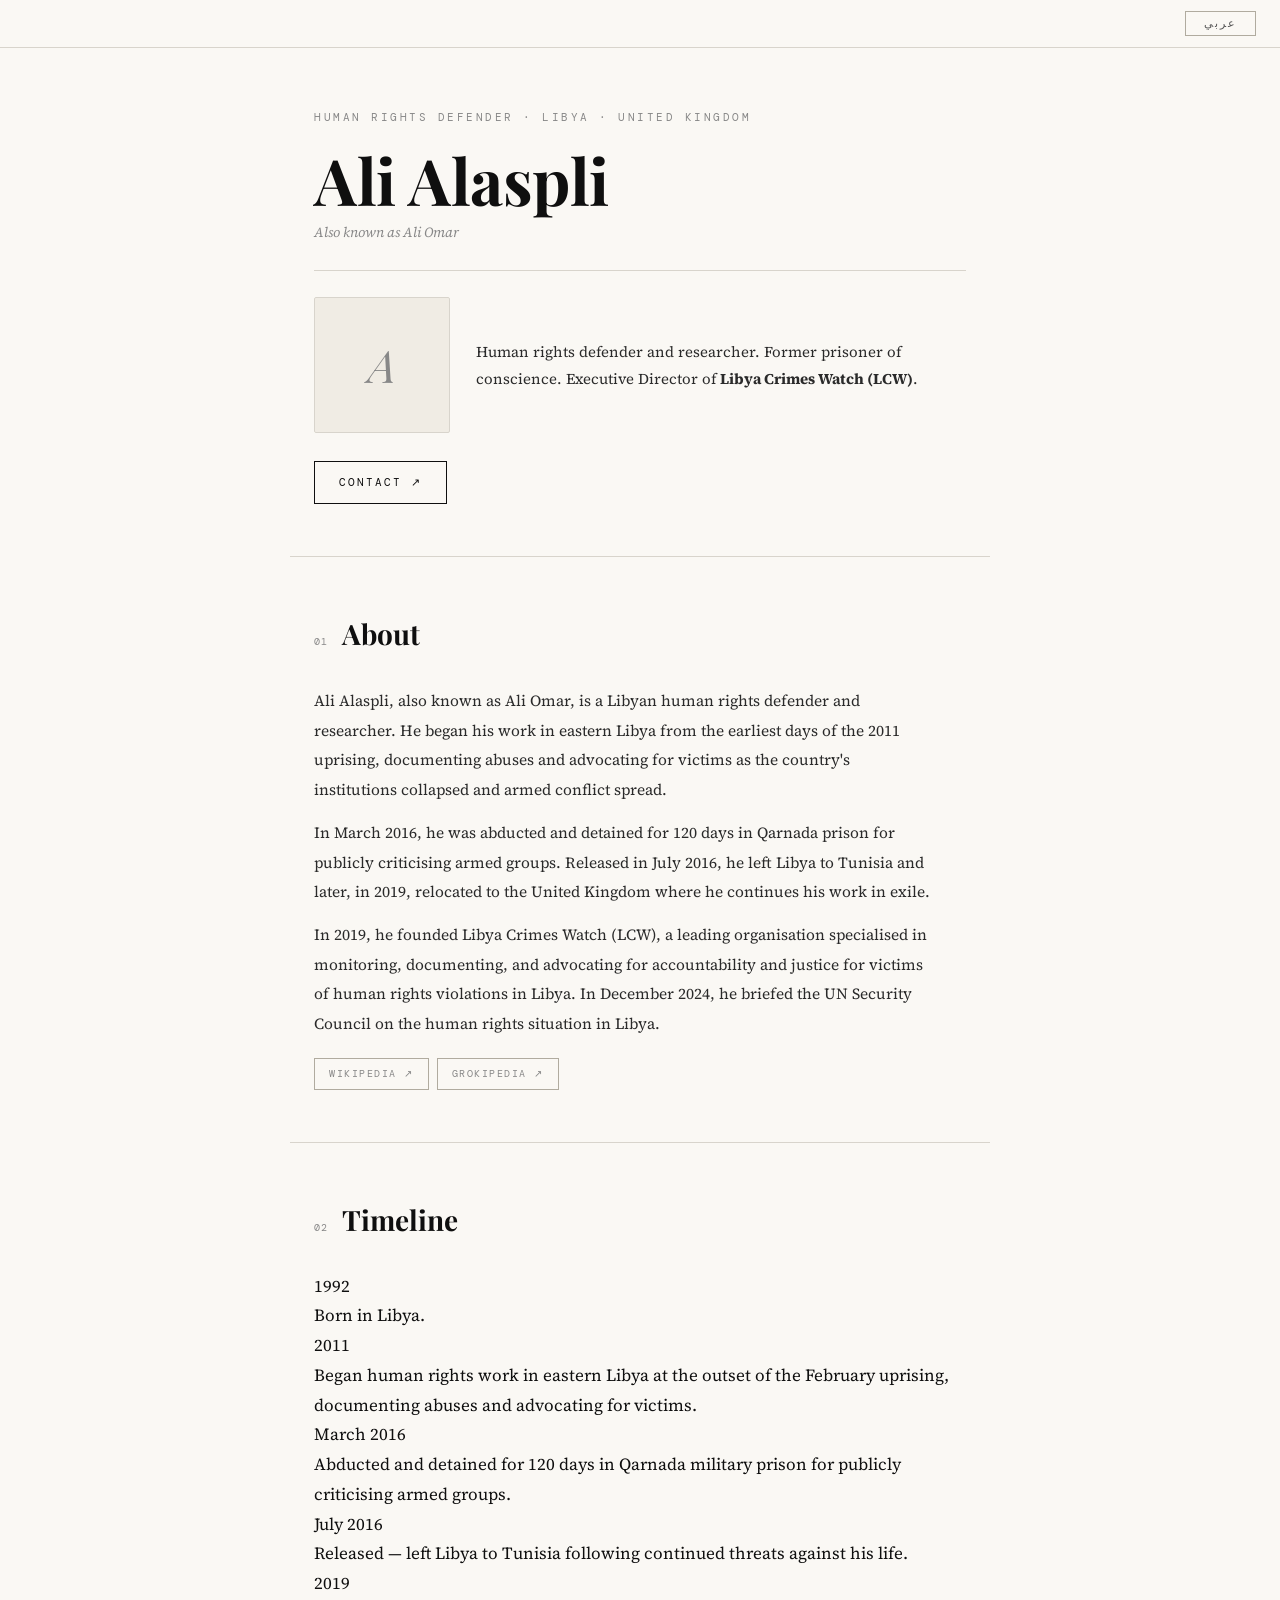
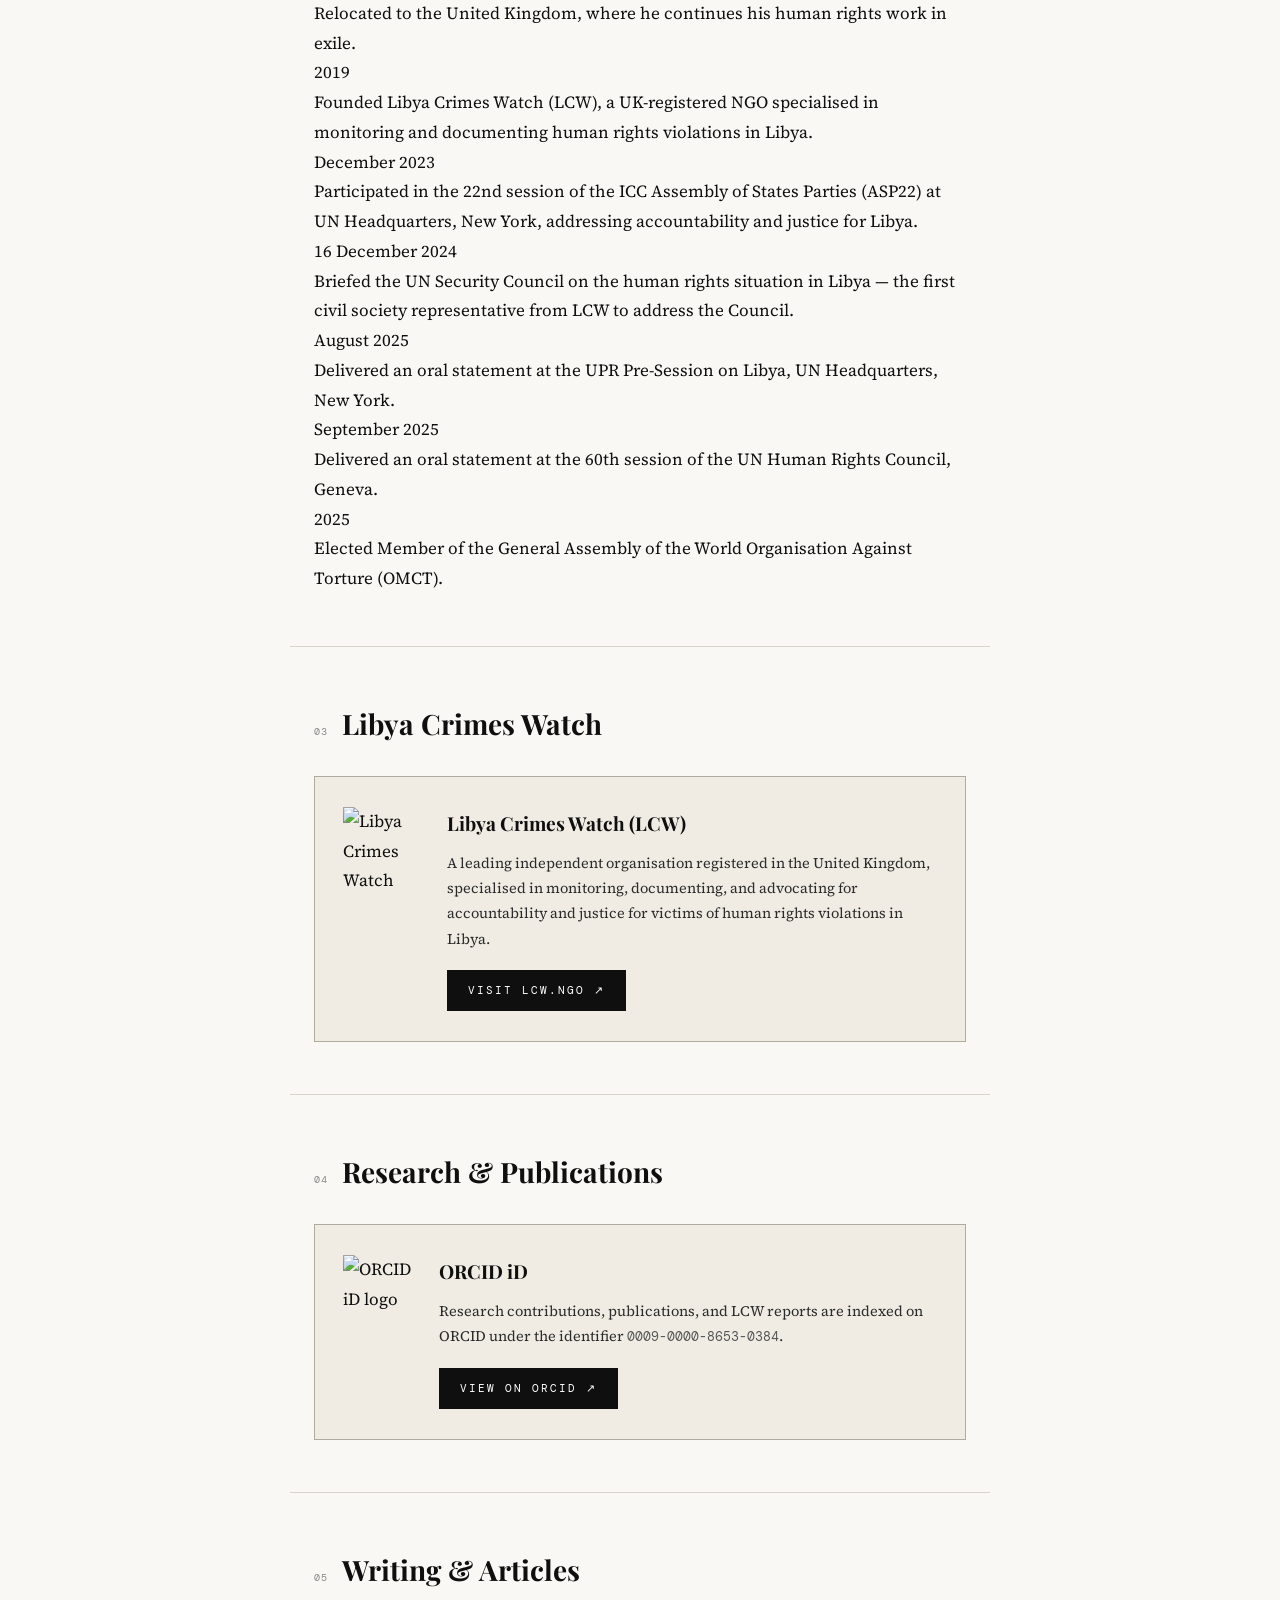
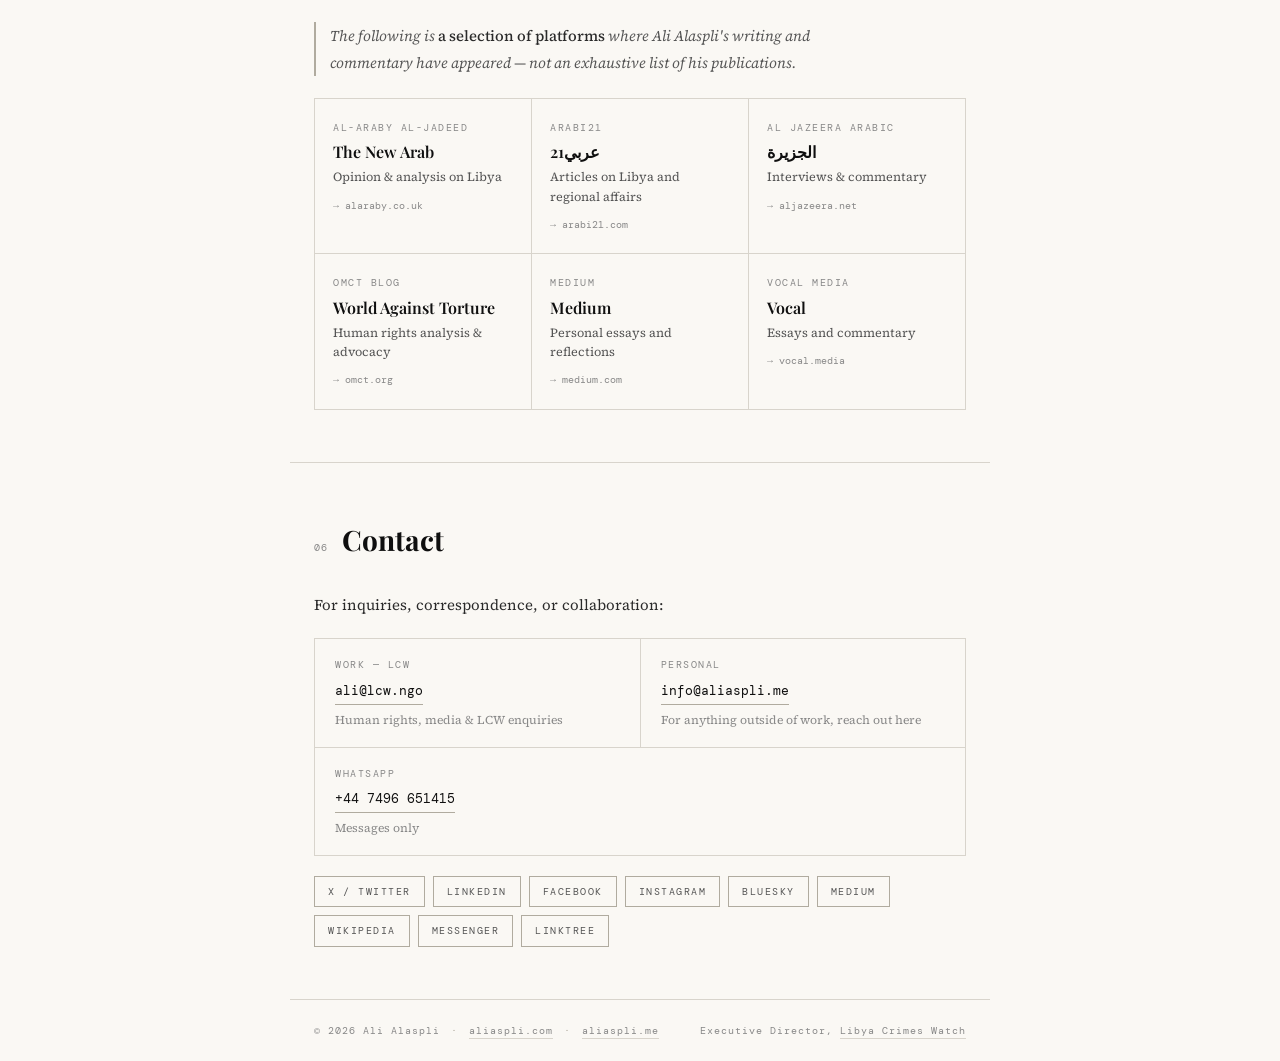
==== commit e9a88d07: "Update index.html" ====
--- a/index.html
+++ b/index.html
@@ -256,15 +256,83 @@
 
 <hr class="rule">
 
-<!-- 02 LIBYA CRIMES WATCH -->
+<!-- 02 TIMELINE -->
+<section class="section" id="timeline" aria-labelledby="timeline-title">
+  <div class="sec-head">
+    <span class="sec-n" aria-hidden="true">02</span>
+    <h2 class="sec-title" id="timeline-title">Timeline</h2>
+  </div>
+  <div class="timeline">
+
+    <div class="tl-item">
+      <span class="tl-date">1992</span>
+      <p class="tl-text">Born in Libya.</p>
+    </div>
+
+    <div class="tl-item">
+      <span class="tl-date">2011</span>
+      <p class="tl-text">Began human rights work in eastern Libya at the outset of the February uprising, documenting abuses and advocating for victims.</p>
+    </div>
+
+    <div class="tl-item">
+      <span class="tl-date">March 2016</span>
+      <p class="tl-text">Abducted and detained for 120 days in Qarnada military prison for publicly criticising armed groups.</p>
+    </div>
+
+    <div class="tl-item">
+      <span class="tl-date">July 2016</span>
+      <p class="tl-text">Released — left Libya to Tunisia following continued threats against his life.</p>
+    </div>
+
+    <div class="tl-item">
+      <span class="tl-date">2019</span>
+      <p class="tl-text">Relocated to the United Kingdom, where he continues his human rights work in exile.</p>
+    </div>
+
+    <div class="tl-item tl-sub">
+      <span class="tl-date">2019</span>
+      <p class="tl-text">Founded Libya Crimes Watch (LCW), a UK-registered NGO specialised in monitoring and documenting human rights violations in Libya.</p>
+    </div>
+
+    <div class="tl-item">
+      <span class="tl-date">December 2023</span>
+      <p class="tl-text">Participated in the 22nd session of the ICC Assembly of States Parties (ASP22) at UN Headquarters, New York, addressing accountability and justice for Libya.</p>
+    </div>
+
+    <div class="tl-item">
+      <span class="tl-date">16 December 2024</span>
+      <p class="tl-text">Briefed the UN Security Council on the human rights situation in Libya — the first civil society representative from LCW to address the Council.</p>
+    </div>
+
+    <div class="tl-item">
+      <span class="tl-date">August 2025</span>
+      <p class="tl-text">Delivered an oral statement at the UPR Pre-Session on Libya, UN Headquarters, New York.</p>
+    </div>
+
+    <div class="tl-item">
+      <span class="tl-date">September 2025</span>
+      <p class="tl-text">Delivered an oral statement at the 60th session of the UN Human Rights Council, Geneva.</p>
+    </div>
+
+    <div class="tl-item">
+      <span class="tl-date">2025</span>
+      <p class="tl-text">Elected Member of the General Assembly of the World Organisation Against Torture (OMCT).</p>
+    </div>
+
+  </div>
+</section>
+
+<hr class="rule">
+
+<!-- 03 LIBYA CRIMES WATCH -->
 <section class="section" id="lcw" aria-labelledby="lcw-title">
   <div class="sec-head">
-    <span class="sec-n" aria-hidden="true">02</span>
+    <span class="sec-n" aria-hidden="true">03</span>
     <h2 class="sec-title" id="lcw-title">Libya Crimes Watch</h2>
   </div>
   <div class="lcw-block">
     <div class="lcw-logo lcw-logo--wiki">
-      <img src="https://upload.wikimedia.org/wikipedia/commons/thumb/2/2e/%D8%B4%D8%B9%D8%A7%D8%B1_%D9%85%D9%86%D8%B8%D9%85%D8%A9_%D8%B1%D8%B5%D8%AF_%D8%A7%D9%84%D8%AC%D8%B1%D8%A7%D8%A6%D9%85_%D9%81%D9%8A_%D9%84%D9%8A%D8%A8%D9%8A%D8%A7.png/320px-%D8%B4%D8%B9%D8%A7%D8%B1_%D9%85%D9%86%D8%B8%D9%85%D8%A9_%D8%B1%D8%B5%D8%AF_%D8%A7%D9%84%D8%AC%D8%B1%D8%A7%D8%A6%D9%85_%D9%81%D9%8A_%D9%84%D9%8A%D8%A8%D9%8A%D8%A7.png"
+      <img src="https://commons.wikimedia.org/wiki/Special:FilePath/Libya_Crimes_Watch_(LCW)_Logo_%D8%B4%D8%B9%D8%A7%D8%B1_%D9%85%D9%86%D8%B8%D9%85%D8%A9_%D8%B1%D8%B5%D8%AF_%D8%A7%D9%84%D8%AC%D8%B1%D8%A7%D8%A6%D9%85_%D9%81%D9%8A_%D9%84%D9%8A%D8%A8%D9%8A%D8%A7.png"
            alt="Libya Crimes Watch (LCW) logo"
            width="80" height="80" loading="lazy">
     </div>
@@ -281,7 +349,7 @@
 <!-- 03 RESEARCH & PUBLICATIONS -->
 <section class="section" id="research" aria-labelledby="research-title">
   <div class="sec-head">
-    <span class="sec-n" aria-hidden="true">03</span>
+    <span class="sec-n" aria-hidden="true">04</span>
     <h2 class="sec-title" id="research-title">Research &amp; Publications</h2>
   </div>
   <div class="lcw-block">
@@ -303,7 +371,7 @@
 <!-- 04 WRITING & PUBLICATIONS -->
 <section class="section" id="writing" aria-labelledby="writing-title">
   <div class="sec-head">
-    <span class="sec-n" aria-hidden="true">04</span>
+    <span class="sec-n" aria-hidden="true">05</span>
     <h2 class="sec-title" id="writing-title">Writing &amp; Articles</h2>
   </div>
   <p class="writing-intro">
@@ -354,7 +422,7 @@
 <!-- 05 CONTACT -->
 <section class="section" id="contact" aria-labelledby="contact-title">
   <div class="sec-head">
-    <span class="sec-n" aria-hidden="true">05</span>
+    <span class="sec-n" aria-hidden="true">06</span>
     <h2 class="sec-title" id="contact-title">Contact</h2>
   </div>
   <p class="contact-desc">For inquiries, correspondence, or collaboration:</p>
@@ -436,5 +504,30 @@
   });
 }());
 </script>
+<!-- Timeline scroll animation -->
+<script>
+(function () {
+  var items = document.querySelectorAll('.tl-item');
+  if (!items.length) return;
+
+  if ('IntersectionObserver' in window) {
+    var obs = new IntersectionObserver(function (entries) {
+      entries.forEach(function (e) {
+        if (e.isIntersecting) {
+          e.target.classList.add('tl-visible');
+          obs.unobserve(e.target);
+        }
+      });
+    }, { threshold: 0.15 });
+    items.forEach(function (el, i) {
+      el.style.transitionDelay = (i * 0.08) + 's';
+      obs.observe(el);
+    });
+  } else {
+    /* Fallback: show all immediately */
+    items.forEach(function (el) { el.classList.add('tl-visible'); });
+  }
+}());
+</script>
 </body>
 </html>
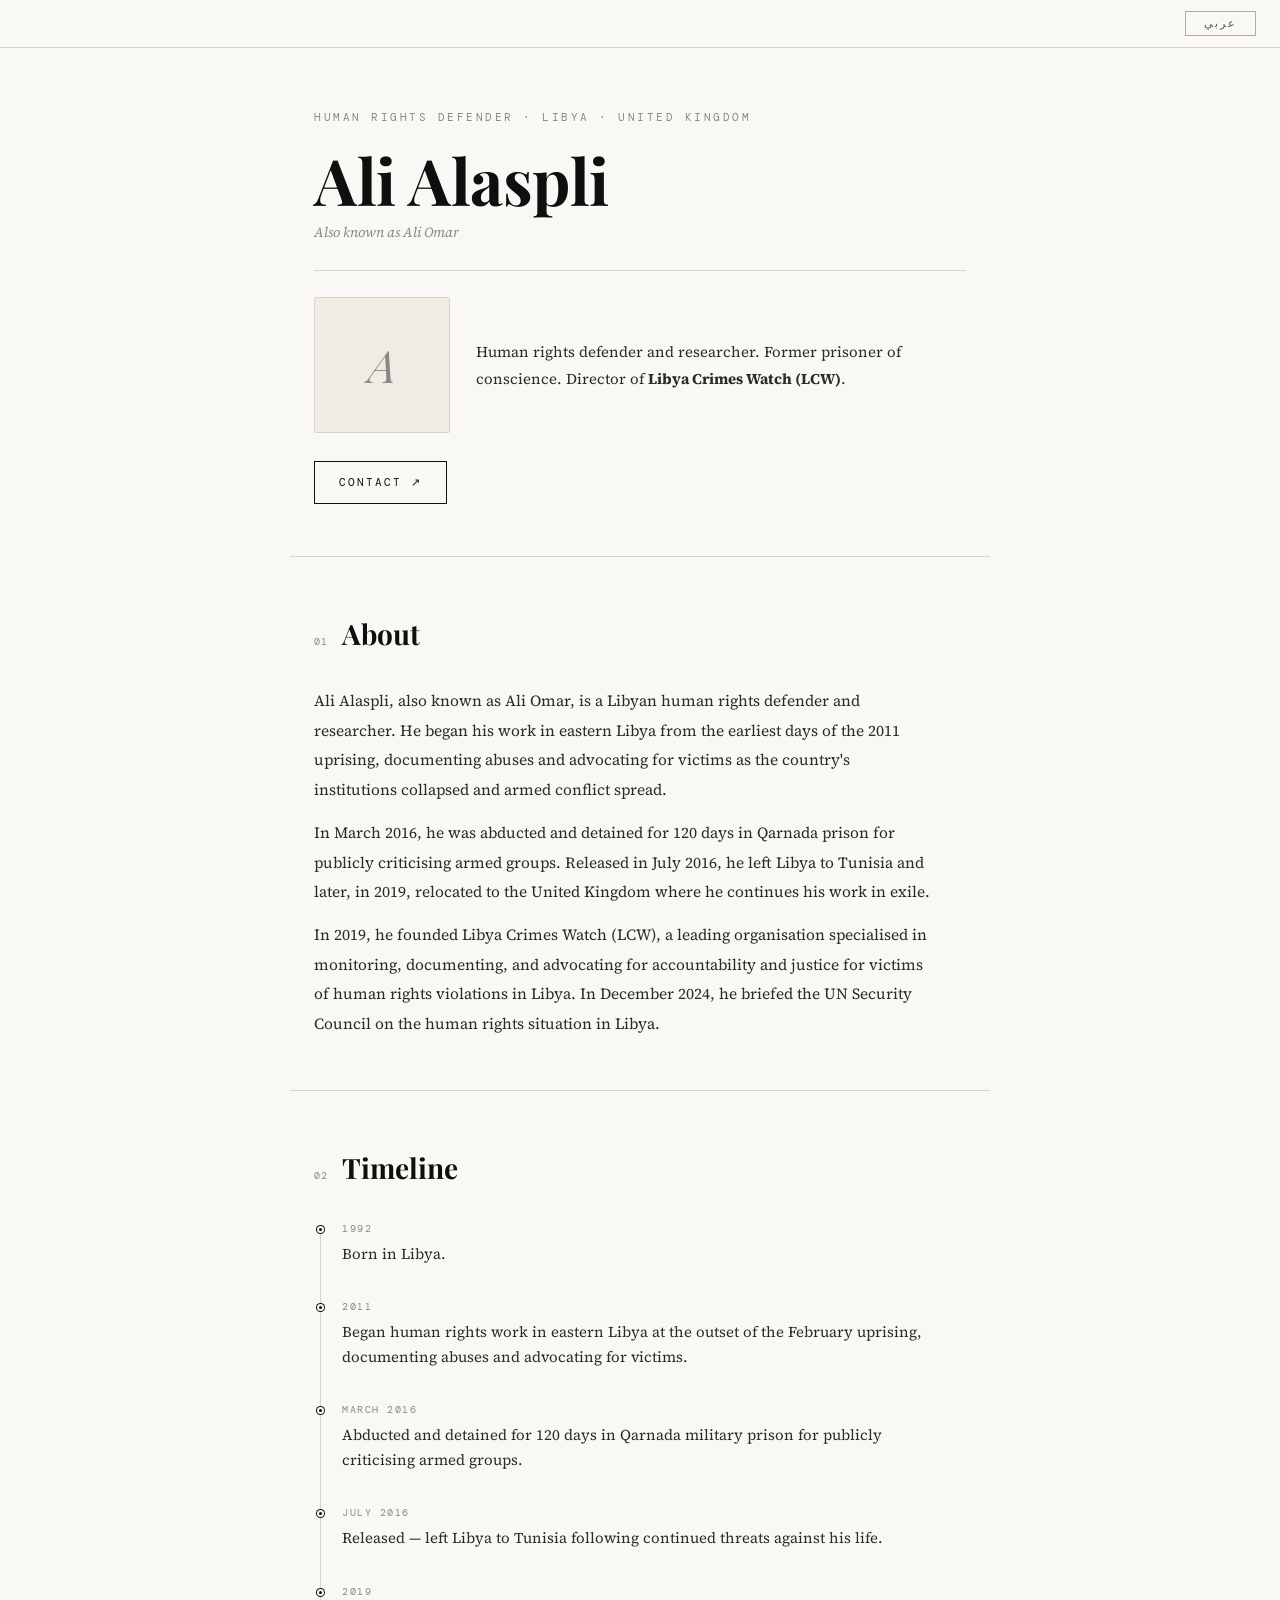
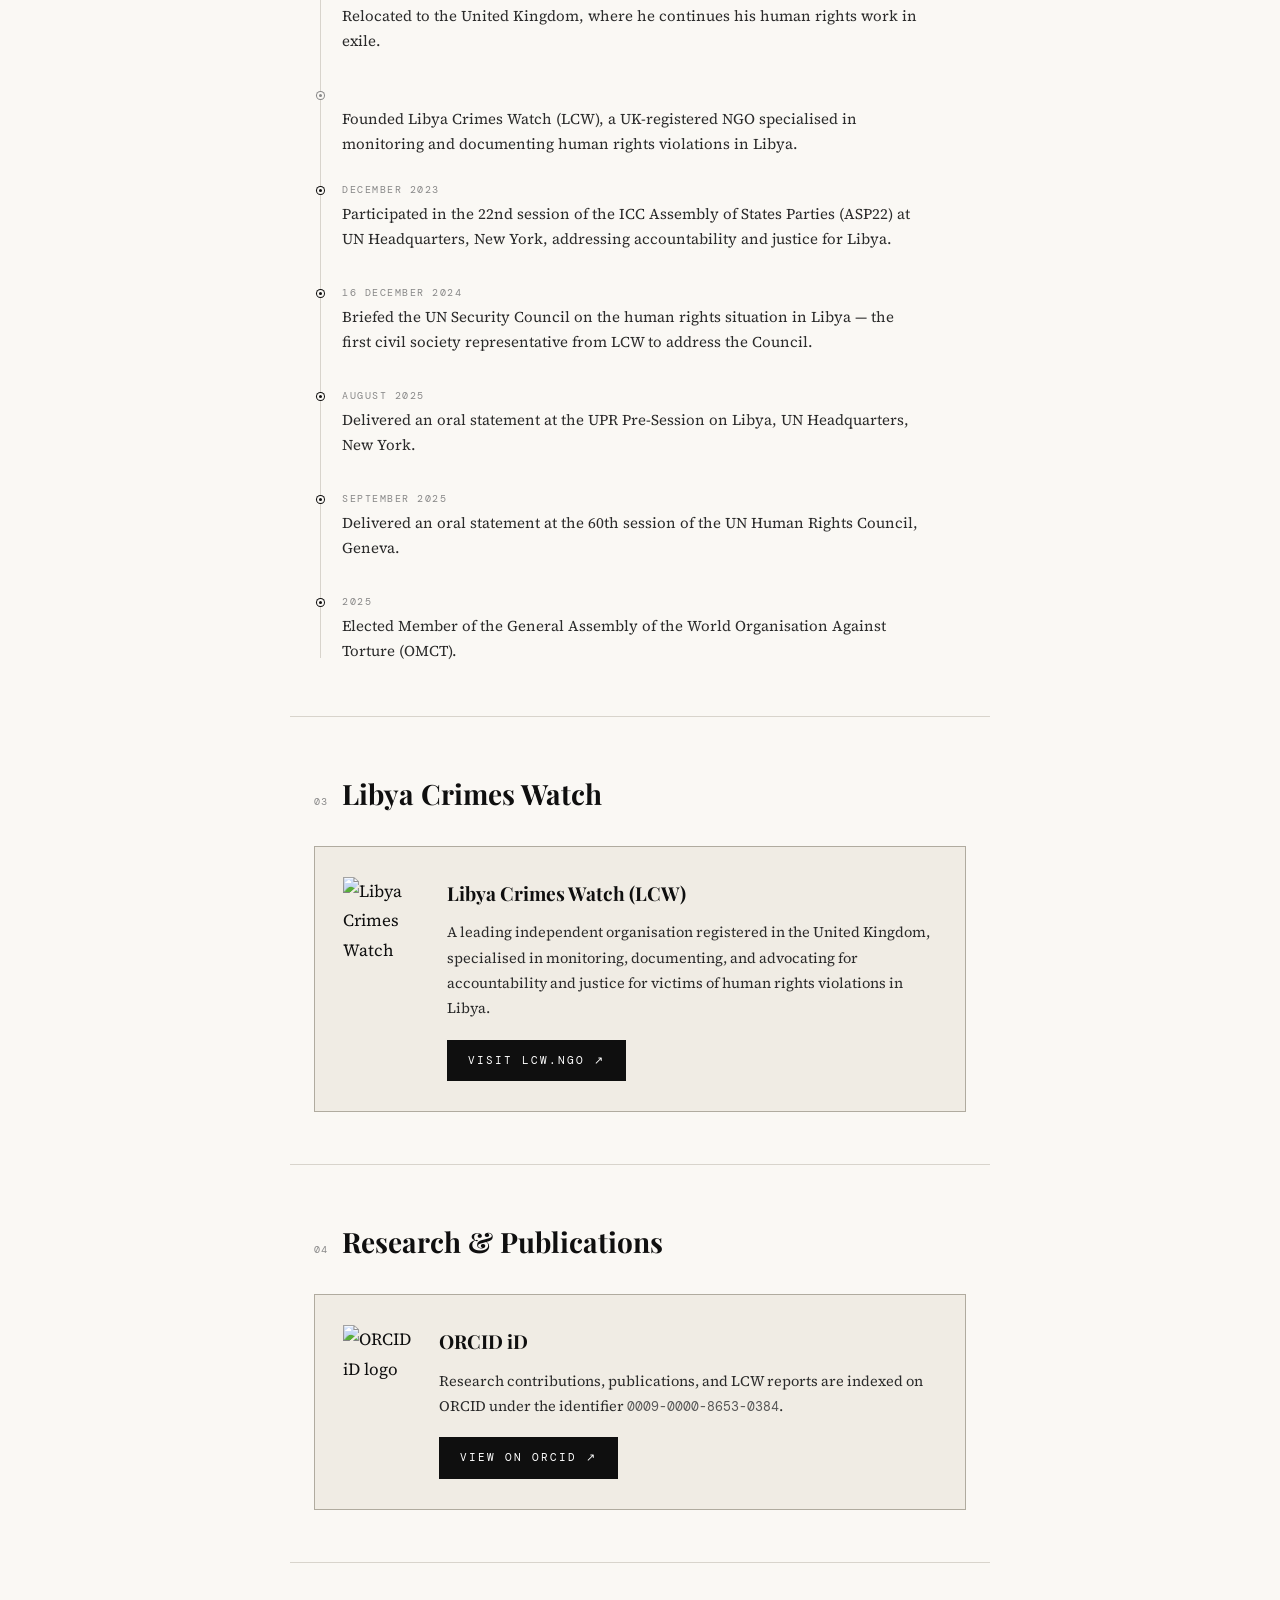
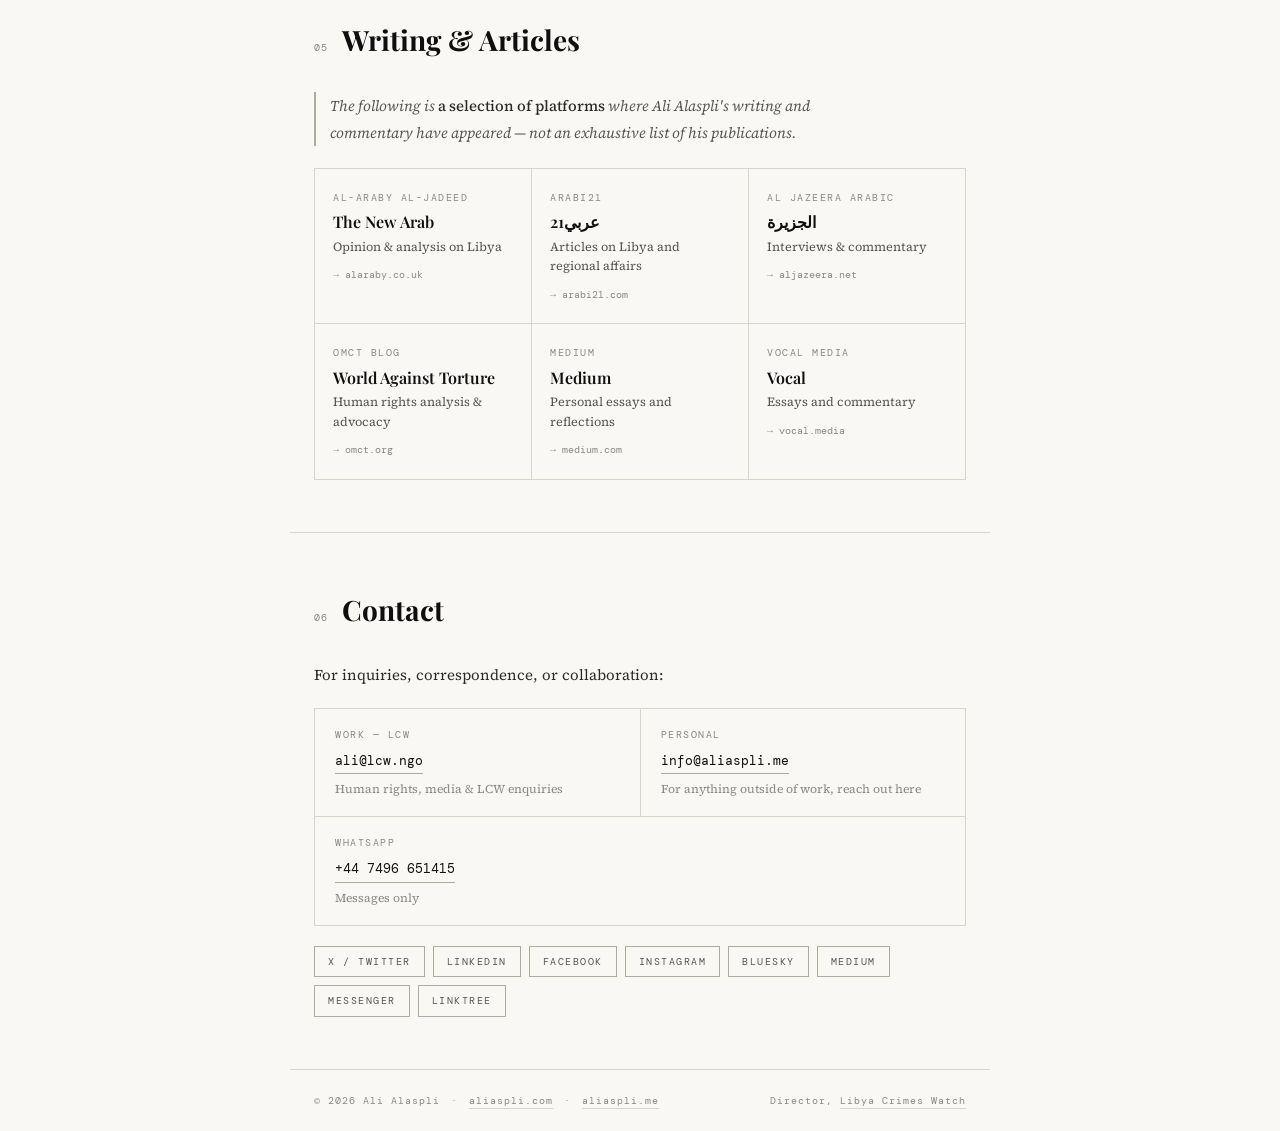
==== commit b9107f99: "Update role title and remove Wikipedia links" ====
--- a/index.html
+++ b/index.html
@@ -3,59 +3,34 @@
 <head>
 <meta charset="UTF-8">
 <meta name="viewport" content="width=device-width, initial-scale=1.0">
-
-<!-- ═══════════════════════════════════════════════
-     TITLE — max ~60 chars for clean SERP display
-     ═══════════════════════════════════════════════ -->
-<title>Ali Alaspli | Human Rights Defender &amp; Executive Director, LCW</title>
-
-<!-- ═══════════════════════════════════════════════
-     META DESCRIPTION — max ~155 chars
-     ═══════════════════════════════════════════════ -->
-<meta name="description" content="Ali Alaspli (Ali Omar) is a Libyan human rights defender and Executive Director of Libya Crimes Watch (LCW). Former prisoner of conscience. Based in the United Kingdom.">
-
+<title>Ali Alaspli | Human Rights Defender &amp; Director, LCW</title>
+<meta name="description" content="Ali Alaspli (Ali Omar) is a Libyan human rights defender and Director of Libya Crimes Watch (LCW). Former prisoner of conscience. Based in the United Kingdom.">
 <meta name="author" content="Ali Alaspli">
 <meta name="robots" content="index, follow, max-snippet:-1, max-image-preview:large, max-video-preview:-1">
-
-<!-- ═══════════════════════════════════════════════
-     CANONICAL + HREFLANG
-     ═══════════════════════════════════════════════ -->
-<link rel="canonical"  href="https://aliaspli.com/">
-<link rel="alternate"  hreflang="x-default" href="https://aliaspli.com/">
-<link rel="alternate"  hreflang="en"         href="https://aliaspli.com/">
-<link rel="alternate"  hreflang="ar"         href="https://aliaspli.com/ar/">
-
-<!-- ═══════════════════════════════════════════════
-     OPEN GRAPH
-     ═══════════════════════════════════════════════ -->
-<meta property="og:type"             content="website">
-<meta property="og:url"              content="https://aliaspli.com/">
-<meta property="og:site_name"        content="Ali Alaspli">
-<meta property="og:locale"           content="en_GB">
+<link rel="canonical" href="https://aliaspli.com/">
+<link rel="alternate" hreflang="x-default" href="https://aliaspli.com/">
+<link rel="alternate" hreflang="en" href="https://aliaspli.com/">
+<link rel="alternate" hreflang="ar" href="https://aliaspli.com/ar/">
+<meta property="og:type" content="website">
+<meta property="og:url" content="https://aliaspli.com/">
+<meta property="og:site_name" content="Ali Alaspli">
+<meta property="og:locale" content="en_GB">
 <meta property="og:locale:alternate" content="ar_LY">
-<meta property="og:title"            content="Ali Alaspli (Ali Omar) | Human Rights Defender — Libya Crimes Watch">
-<meta property="og:description"      content="Libyan human rights defender and researcher, former prisoner of conscience. Executive Director of Libya Crimes Watch (LCW). Based in the United Kingdom.">
-<meta property="og:image"            content="https://aliaspli.com/AliAlaspli.png">
+<meta property="og:title" content="Ali Alaspli (Ali Omar) | Human Rights Defender — Libya Crimes Watch">
+<meta property="og:description" content="Libyan human rights defender and researcher, former prisoner of conscience. Director of Libya Crimes Watch (LCW). Based in the United Kingdom.">
+<meta property="og:image" content="https://aliaspli.com/AliAlaspli.png">
 <meta property="og:image:secure_url" content="https://aliaspli.com/AliAlaspli.png">
-<meta property="og:image:type"       content="image/png">
-<meta property="og:image:width"      content="1200">
-<meta property="og:image:height"     content="630">
-<meta property="og:image:alt"        content="Ali Alaspli — Libyan human rights defender and Executive Director of Libya Crimes Watch">
-
-<!-- ═══════════════════════════════════════════════
-     TWITTER / X CARD
-     ═══════════════════════════════════════════════ -->
-<meta name="twitter:card"        content="summary_large_image">
-<meta name="twitter:site"        content="@aliaspli">
-<meta name="twitter:creator"     content="@aliaspli">
-<meta name="twitter:title"       content="Ali Alaspli (Ali Omar) | Human Rights Defender — Libya Crimes Watch">
-<meta name="twitter:description" content="Libyan human rights defender and researcher, former prisoner of conscience. Executive Director of Libya Crimes Watch (LCW).">
-<meta name="twitter:image"       content="https://aliaspli.com/AliAlaspli.png">
-<meta name="twitter:image:alt"   content="Ali Alaspli — Libyan human rights defender">
-
-<!-- ═══════════════════════════════════════════════
-     STRUCTURED DATA — JSON-LD
-     ═══════════════════════════════════════════════ -->
+<meta property="og:image:type" content="image/png">
+<meta property="og:image:width" content="1200">
+<meta property="og:image:height" content="630">
+<meta property="og:image:alt" content="Ali Alaspli — Libyan human rights defender and Director of Libya Crimes Watch">
+<meta name="twitter:card" content="summary_large_image">
+<meta name="twitter:site" content="@aliaspli">
+<meta name="twitter:creator" content="@aliaspli">
+<meta name="twitter:title" content="Ali Alaspli (Ali Omar) | Human Rights Defender — Libya Crimes Watch">
+<meta name="twitter:description" content="Libyan human rights defender and researcher, former prisoner of conscience. Director of Libya Crimes Watch (LCW).">
+<meta name="twitter:image" content="https://aliaspli.com/AliAlaspli.png">
+<meta name="twitter:image:alt" content="Ali Alaspli — Libyan human rights defender">
 <script type="application/ld+json">
 {
   "@context": "https://schema.org",
@@ -65,14 +40,11 @@
       "@id": "https://aliaspli.com/#website",
       "url": "https://aliaspli.com/",
       "name": "Ali Alaspli",
-      "description": "Personal website of Ali Alaspli, Libyan human rights defender and Executive Director of Libya Crimes Watch.",
+      "description": "Personal website of Ali Alaspli, Libyan human rights defender and Director of Libya Crimes Watch.",
       "inLanguage": "en",
       "potentialAction": {
         "@type": "SearchAction",
-        "target": {
-          "@type": "EntryPoint",
-          "urlTemplate": "https://aliaspli.com/?s={search_term_string}"
-        },
+        "target": {"@type": "EntryPoint", "urlTemplate": "https://aliaspli.com/?s={search_term_string}"},
         "query-input": "required name=search_term_string"
       }
     },
@@ -81,17 +53,12 @@
       "@id": "https://aliaspli.com/#profilepage",
       "url": "https://aliaspli.com/",
       "name": "Ali Alaspli — Human Rights Defender",
-      "description": "Profile page of Ali Alaspli, Libyan human rights defender, researcher, and Executive Director of Libya Crimes Watch.",
-      "isPartOf": { "@id": "https://aliaspli.com/#website" },
-      "about": { "@id": "https://aliaspli.com/#person" },
-      "primaryImageOfPage": { "@id": "https://aliaspli.com/#primaryimage" },
+      "description": "Profile page of Ali Alaspli, Libyan human rights defender, researcher, and Director of Libya Crimes Watch.",
+      "isPartOf": {"@id": "https://aliaspli.com/#website"},
+      "about": {"@id": "https://aliaspli.com/#person"},
+      "primaryImageOfPage": {"@id": "https://aliaspli.com/#primaryimage"},
       "inLanguage": "en",
-      "breadcrumb": {
-        "@type": "BreadcrumbList",
-        "itemListElement": [
-          { "@type": "ListItem", "position": 1, "name": "Home", "item": "https://aliaspli.com/" }
-        ]
-      }
+      "breadcrumb": {"@type": "BreadcrumbList", "itemListElement": [{"@type": "ListItem", "position": 1, "name": "Home", "item": "https://aliaspli.com/"}]}
     },
     {
       "@type": "ImageObject",
@@ -107,34 +74,18 @@
       "@type": "Person",
       "@id": "https://aliaspli.com/#person",
       "name": "Ali Alaspli",
-      "alternateName": [
-        "Ali Omar","Ali Omar Alaspli","Ali Al-Asbali","Ali Al Asbali",
-        "Ali Alasbali","Ali Al Aspli","Ali Al-Aspli","Ali Alasabli",
-        "Ali Alasabali","Ali Al-Sabli","Ali Alsabali","علي العسبلي","علي عمر"
-      ],
+      "alternateName": ["Ali Omar","Ali Omar Alaspli","Ali Al-Asbali","Ali Al Asbali","Ali Alasbali","Ali Al Aspli","Ali Al-Aspli","Ali Alasabli","Ali Alasabali","Ali Al-Sabli","Ali Alsabali","علي العسبلي","علي عمر"],
       "givenName": "Ali",
       "familyName": "Alaspli",
       "gender": "https://schema.org/Male",
-      "nationality": {
-        "@type": "Country",
-        "name": "Libya",
-        "sameAs": "https://www.wikidata.org/wiki/Q1016"
-      },
-      "birthPlace": {
-        "@type": "Place",
-        "name": "Libya",
-        "sameAs": "https://www.wikidata.org/wiki/Q1016"
-      },
-      "homeLocation": {
-        "@type": "Place",
-        "name": "United Kingdom",
-        "sameAs": "https://www.wikidata.org/wiki/Q145"
-      },
+      "nationality": {"@type": "Country", "name": "Libya", "sameAs": "https://www.wikidata.org/wiki/Q1016"},
+      "birthPlace": {"@type": "Place", "name": "Libya", "sameAs": "https://www.wikidata.org/wiki/Q1016"},
+      "homeLocation": {"@type": "Place", "name": "United Kingdom", "sameAs": "https://www.wikidata.org/wiki/Q145"},
       "url": "https://aliaspli.com/",
-      "mainEntityOfPage": { "@id": "https://aliaspli.com/#profilepage" },
-      "image": { "@id": "https://aliaspli.com/#primaryimage" },
-      "description": "Ali Alaspli, also known as Ali Omar, is a Libyan human rights defender, researcher, and writer. A former prisoner of conscience, he is the Executive Director of Libya Crimes Watch (LCW), a UK-based NGO documenting human rights violations in Libya and advocating for accountability and justice for victims.",
-      "jobTitle": "Executive Director",
+      "mainEntityOfPage": {"@id": "https://aliaspli.com/#profilepage"},
+      "image": {"@id": "https://aliaspli.com/#primaryimage"},
+      "description": "Ali Alaspli, also known as Ali Omar, is a Libyan human rights defender, researcher, and writer. A former prisoner of conscience, he is the Director of Libya Crimes Watch (LCW), a UK-based NGO documenting human rights violations in Libya and advocating for accountability and justice for victims.",
+      "jobTitle": "Director",
       "worksFor": {
         "@type": ["Organization", "NGO"],
         "@id": "https://lcw.ngo/#organization",
@@ -142,392 +93,121 @@
         "alternateName": ["LCW", "رصد الجرائم في ليبيا"],
         "url": "https://lcw.ngo",
         "foundingDate": "2019",
-        "address": {
-          "@type": "PostalAddress",
-          "streetAddress": "124 City Road",
-          "addressLocality": "London",
-          "addressRegion": "England",
-          "postalCode": "EC1V 2NX",
-          "addressCountry": "GB"
-        },
-        "sameAs": [
-          "https://en.wikipedia.org/wiki/Libya_Crimes_Watch",
-          "https://www.wikidata.org/wiki/Q124707107"
-        ]
+        "address": {"@type": "PostalAddress", "streetAddress": "124 City Road", "addressLocality": "London", "addressRegion": "England", "postalCode": "EC1V 2NX", "addressCountry": "GB"},
+        "sameAs": ["https://www.wikidata.org/wiki/Q124707107"]
       },
-      "memberOf": {
-        "@type": "Organization",
-        "name": "World Organisation Against Torture",
-        "alternateName": "OMCT",
-        "url": "https://omct.org"
-      },
+      "memberOf": {"@type": "Organization", "name": "World Organisation Against Torture", "alternateName": "OMCT", "url": "https://omct.org"},
       "award": "Overseas Writing Contest Award, International Center for Transitional Justice, 2024",
-      "knowsAbout": [
-        "Human rights","Libya","War crimes documentation","Enforced disappearances",
-        "International advocacy","United Nations human rights mechanisms",
-        "Freedom of expression","Transitional justice"
-      ],
-      "knowsLanguage": [
-        { "@type": "Language", "name": "Arabic",  "alternateName": "ar" },
-        { "@type": "Language", "name": "English", "alternateName": "en" }
-      ],
+      "knowsAbout": ["Human rights","Libya","War crimes documentation","Enforced disappearances","International advocacy","United Nations human rights mechanisms","Freedom of expression","Transitional justice"],
+      "knowsLanguage": [{"@type": "Language", "name": "Arabic", "alternateName": "ar"},{"@type": "Language", "name": "English", "alternateName": "en"}],
       "email": "ali@lcw.ngo",
       "telephone": "+447496651415",
-      "sameAs": [
-        "https://aliaspli.com/",
-        "https://aliaspli.com/ar/",
-        "https://aliaspli.me/",
-        "https://en.wikipedia.org/wiki/Ali_Alaspli",
-        "https://www.wikidata.org/wiki/Q136680124",
-        "https://grokipedia.com/page/Ali_Alaspli",
-        "https://orcid.org/0009-0000-8653-0384",
-        "https://x.com/aliaspli",
-        "https://www.linkedin.com/in/aliaspli",
-        "https://www.instagram.com/aliaspli",
-        "https://www.facebook.com/aliaspli",
-        "https://bsky.app/profile/aliaspli.com",
-        "https://linktr.ee/aliaspli",
-        "https://medium.com/@aliaspli"
-      ]
+      "sameAs": ["https://aliaspli.com/","https://aliaspli.com/ar/","https://aliaspli.me/","https://www.wikidata.org/wiki/Q136680124","https://orcid.org/0009-0000-8653-0384","https://x.com/aliaspli","https://www.linkedin.com/in/aliaspli","https://www.instagram.com/aliaspli","https://www.facebook.com/aliaspli","https://bsky.app/profile/aliaspli.com","https://linktr.ee/aliaspli","https://medium.com/@aliaspli"]
     }
   ]
 }
 </script>
-
 <link rel="preconnect" href="https://fonts.googleapis.com">
 <link rel="preconnect" href="https://fonts.gstatic.com" crossorigin>
 <link href="https://fonts.googleapis.com/css2?family=Playfair+Display:ital,wght@0,400;0,600;0,700;1,400&family=Source+Serif+4:opsz,wght@8..60,300;8..60,400;8..60,500&family=DM+Mono:wght@300;400&display=swap" rel="stylesheet">
-
 <link rel="stylesheet" href="style.css">
-
-<style>
-  :root {
-    --font-display: 'Playfair Display', Georgia, serif;
-    --font-body:    'Source Serif 4', Georgia, serif;
-    --font-mono:    'DM Mono', 'Courier New', monospace;
-  }
-</style>
+<style>:root{--font-display:'Playfair Display',Georgia,serif;--font-body:'Source Serif 4',Georgia,serif;--font-mono:'DM Mono','Courier New',monospace}</style>
 </head>
 <body>
-
-<nav class="topbar" aria-label="Language">
-  <a href="https://aliaspli.com/ar/" class="lang-btn" hreflang="ar" lang="ar">عربي</a>
-</nav>
-
-<!-- HERO -->
+<nav class="topbar" aria-label="Language"><a href="https://aliaspli.com/ar/" class="lang-btn" hreflang="ar" lang="ar">عربي</a></nav>
 <header class="section hero" id="top">
   <p class="hero-eyebrow">Human Rights Defender · Libya · United Kingdom</p>
   <h1 class="hero-name">Ali Alaspli</h1>
   <p class="hero-aka">Also known as Ali Omar</p>
   <hr class="hero-divider">
   <div class="hero-grid">
-    <div class="hero-photo">
-      <img src="https://aliaspli.com/AliAlaspli.png"
-           alt="Ali Alaspli (Ali Omar) — Libyan human rights defender and Executive Director of Libya Crimes Watch"
-           width="136" height="136"
-           loading="eager" fetchpriority="high"
-           onerror="this.style.display='none';this.parentNode.innerHTML='<span class=\'photo-init\'>A</span>'">
-    </div>
-    <p class="hero-tagline">
-      Human rights defender and researcher. Former prisoner of conscience. Executive Director of <strong>Libya Crimes Watch (LCW)</strong>.
-    </p>
+    <div class="hero-photo"><img src="https://aliaspli.com/AliAlaspli.png" alt="Ali Alaspli (Ali Omar) — Libyan human rights defender and Director of Libya Crimes Watch" width="136" height="136" loading="eager" fetchpriority="high" onerror="this.style.display='none';this.parentNode.innerHTML='<span class=\'photo-init\'>A</span>'"></div>
+    <p class="hero-tagline">Human rights defender and researcher. Former prisoner of conscience. Director of <strong>Libya Crimes Watch (LCW)</strong>.</p>
   </div>
   <a href="mailto:ali@lcw.ngo" class="hero-contact">Contact ↗</a>
 </header>
-
-<hr class="rule">
-
-<!-- 01 ABOUT -->
+<hr class="rule">
 <section class="section" id="about" aria-labelledby="about-title">
-  <div class="sec-head">
-    <span class="sec-n" aria-hidden="true">01</span>
-    <h2 class="sec-title" id="about-title">About</h2>
-  </div>
+  <div class="sec-head"><span class="sec-n" aria-hidden="true">01</span><h2 class="sec-title" id="about-title">About</h2></div>
   <div class="prose">
     <p>Ali Alaspli, also known as Ali Omar, is a Libyan human rights defender and researcher. He began his work in eastern Libya from the earliest days of the 2011 uprising, documenting abuses and advocating for victims as the country's institutions collapsed and armed conflict spread.</p>
     <p>In March 2016, he was abducted and detained for 120 days in Qarnada prison for publicly criticising armed groups. Released in July 2016, he left Libya to Tunisia and later, in 2019, relocated to the United Kingdom where he continues his work in exile.</p>
     <p>In 2019, he founded Libya Crimes Watch (LCW), a leading organisation specialised in monitoring, documenting, and advocating for accountability and justice for victims of human rights violations in Libya. In December 2024, he briefed the UN Security Council on the human rights situation in Libya.</p>
   </div>
-  <div class="about-refs">
-    <a href="https://en.wikipedia.org/wiki/Ali_Alaspli" target="_blank" rel="noopener noreferrer me" class="about-ref-link">Wikipedia ↗</a>
-    <a href="https://grokipedia.com/page/Ali_Alaspli" target="_blank" rel="noopener noreferrer" class="about-ref-link">Grokipedia ↗</a>
-  </div>
-</section>
-
-<hr class="rule">
-
-<!-- 02 TIMELINE -->
+</section>
+<hr class="rule">
 <section class="section" id="timeline" aria-labelledby="timeline-title">
-  <div class="sec-head">
-    <span class="sec-n" aria-hidden="true">02</span>
-    <h2 class="sec-title" id="timeline-title">Timeline</h2>
-  </div>
+  <div class="sec-head"><span class="sec-n" aria-hidden="true">02</span><h2 class="sec-title" id="timeline-title">Timeline</h2></div>
   <div class="timeline">
-
-    <div class="tl-item">
-      <span class="tl-date">1992</span>
-      <p class="tl-text">Born in Libya.</p>
-    </div>
-
-    <div class="tl-item">
-      <span class="tl-date">2011</span>
-      <p class="tl-text">Began human rights work in eastern Libya at the outset of the February uprising, documenting abuses and advocating for victims.</p>
-    </div>
-
-    <div class="tl-item">
-      <span class="tl-date">March 2016</span>
-      <p class="tl-text">Abducted and detained for 120 days in Qarnada military prison for publicly criticising armed groups.</p>
-    </div>
-
-    <div class="tl-item">
-      <span class="tl-date">July 2016</span>
-      <p class="tl-text">Released — left Libya to Tunisia following continued threats against his life.</p>
-    </div>
-
-    <div class="tl-item">
-      <span class="tl-date">2019</span>
-      <p class="tl-text">Relocated to the United Kingdom, where he continues his human rights work in exile.</p>
-    </div>
-
-    <div class="tl-item tl-sub">
-      <span class="tl-date">2019</span>
-      <p class="tl-text">Founded Libya Crimes Watch (LCW), a UK-registered NGO specialised in monitoring and documenting human rights violations in Libya.</p>
-    </div>
-
-    <div class="tl-item">
-      <span class="tl-date">December 2023</span>
-      <p class="tl-text">Participated in the 22nd session of the ICC Assembly of States Parties (ASP22) at UN Headquarters, New York, addressing accountability and justice for Libya.</p>
-    </div>
-
-    <div class="tl-item">
-      <span class="tl-date">16 December 2024</span>
-      <p class="tl-text">Briefed the UN Security Council on the human rights situation in Libya — the first civil society representative from LCW to address the Council.</p>
-    </div>
-
-    <div class="tl-item">
-      <span class="tl-date">August 2025</span>
-      <p class="tl-text">Delivered an oral statement at the UPR Pre-Session on Libya, UN Headquarters, New York.</p>
-    </div>
-
-    <div class="tl-item">
-      <span class="tl-date">September 2025</span>
-      <p class="tl-text">Delivered an oral statement at the 60th session of the UN Human Rights Council, Geneva.</p>
-    </div>
-
-    <div class="tl-item">
-      <span class="tl-date">2025</span>
-      <p class="tl-text">Elected Member of the General Assembly of the World Organisation Against Torture (OMCT).</p>
-    </div>
-
-  </div>
-</section>
-
-<hr class="rule">
-
-<!-- 03 LIBYA CRIMES WATCH -->
+    <div class="tl-item"><span class="tl-date">1992</span><p class="tl-text">Born in Libya.</p></div>
+    <div class="tl-item"><span class="tl-date">2011</span><p class="tl-text">Began human rights work in eastern Libya at the outset of the February uprising, documenting abuses and advocating for victims.</p></div>
+    <div class="tl-item"><span class="tl-date">March 2016</span><p class="tl-text">Abducted and detained for 120 days in Qarnada military prison for publicly criticising armed groups.</p></div>
+    <div class="tl-item"><span class="tl-date">July 2016</span><p class="tl-text">Released — left Libya to Tunisia following continued threats against his life.</p></div>
+    <div class="tl-item"><span class="tl-date">2019</span><p class="tl-text">Relocated to the United Kingdom, where he continues his human rights work in exile.</p></div>
+    <div class="tl-item tl-sub"><span class="tl-date">2019</span><p class="tl-text">Founded Libya Crimes Watch (LCW), a UK-registered NGO specialised in monitoring and documenting human rights violations in Libya.</p></div>
+    <div class="tl-item"><span class="tl-date">December 2023</span><p class="tl-text">Participated in the 22nd session of the ICC Assembly of States Parties (ASP22) at UN Headquarters, New York, addressing accountability and justice for Libya.</p></div>
+    <div class="tl-item"><span class="tl-date">16 December 2024</span><p class="tl-text">Briefed the UN Security Council on the human rights situation in Libya — the first civil society representative from LCW to address the Council.</p></div>
+    <div class="tl-item"><span class="tl-date">August 2025</span><p class="tl-text">Delivered an oral statement at the UPR Pre-Session on Libya, UN Headquarters, New York.</p></div>
+    <div class="tl-item"><span class="tl-date">September 2025</span><p class="tl-text">Delivered an oral statement at the 60th session of the UN Human Rights Council, Geneva.</p></div>
+    <div class="tl-item"><span class="tl-date">2025</span><p class="tl-text">Elected Member of the General Assembly of the World Organisation Against Torture (OMCT).</p></div>
+  </div>
+</section>
+<hr class="rule">
 <section class="section" id="lcw" aria-labelledby="lcw-title">
-  <div class="sec-head">
-    <span class="sec-n" aria-hidden="true">03</span>
-    <h2 class="sec-title" id="lcw-title">Libya Crimes Watch</h2>
-  </div>
+  <div class="sec-head"><span class="sec-n" aria-hidden="true">03</span><h2 class="sec-title" id="lcw-title">Libya Crimes Watch</h2></div>
   <div class="lcw-block">
-    <div class="lcw-logo lcw-logo--wiki">
-      <img src="https://commons.wikimedia.org/wiki/Special:FilePath/Libya_Crimes_Watch_(LCW)_Logo_%D8%B4%D8%B9%D8%A7%D8%B1_%D9%85%D9%86%D8%B8%D9%85%D8%A9_%D8%B1%D8%B5%D8%AF_%D8%A7%D9%84%D8%AC%D8%B1%D8%A7%D8%A6%D9%85_%D9%81%D9%8A_%D9%84%D9%8A%D8%A8%D9%8A%D8%A7.png"
-           alt="Libya Crimes Watch (LCW) logo"
-           width="80" height="80" loading="lazy">
-    </div>
-    <div class="lcw-text">
-      <h3>Libya Crimes Watch (LCW)</h3>
-      <p>A leading independent organisation registered in the United Kingdom, specialised in monitoring, documenting, and advocating for accountability and justice for victims of human rights violations in Libya.</p>
-      <a href="https://lcw.ngo" target="_blank" rel="noopener noreferrer" class="btn-fill">Visit lcw.ngo ↗</a>
-    </div>
-  </div>
-</section>
-
-<hr class="rule">
-
-<!-- 03 RESEARCH & PUBLICATIONS -->
+    <div class="lcw-logo lcw-logo--wiki"><img src="https://commons.wikimedia.org/wiki/Special:FilePath/Libya_Crimes_Watch_(LCW)_Logo_%D8%B4%D8%B9%D8%A7%D8%B1_%D9%85%D9%86%D8%B8%D9%85%D8%A9_%D8%B1%D8%B5%D8%AF_%D8%A7%D9%84%D8%AC%D8%B1%D8%A7%D8%A6%D9%85_%D9%81%D9%8A_%D9%84%D9%8A%D8%A8%D9%8A%D8%A7.png" alt="Libya Crimes Watch (LCW) logo" width="80" height="80" loading="lazy"></div>
+    <div class="lcw-text"><h3>Libya Crimes Watch (LCW)</h3><p>A leading independent organisation registered in the United Kingdom, specialised in monitoring, documenting, and advocating for accountability and justice for victims of human rights violations in Libya.</p><a href="https://lcw.ngo" target="_blank" rel="noopener noreferrer" class="btn-fill">Visit lcw.ngo ↗</a></div>
+  </div>
+</section>
+<hr class="rule">
 <section class="section" id="research" aria-labelledby="research-title">
-  <div class="sec-head">
-    <span class="sec-n" aria-hidden="true">04</span>
-    <h2 class="sec-title" id="research-title">Research &amp; Publications</h2>
-  </div>
+  <div class="sec-head"><span class="sec-n" aria-hidden="true">04</span><h2 class="sec-title" id="research-title">Research &amp; Publications</h2></div>
   <div class="lcw-block">
-    <div class="orcid-logo">
-      <img src="https://upload.wikimedia.org/wikipedia/commons/0/06/ORCID_iD.svg"
-           alt="ORCID iD logo"
-           width="72" height="72" loading="lazy">
-    </div>
-    <div class="orcid-text">
-      <h3>ORCID iD</h3>
-      <p>Research contributions, publications, and LCW reports are indexed on ORCID under the identifier <span class="orcid-id">0009-0000-8653-0384</span>.</p>
-      <a href="https://orcid.org/0009-0000-8653-0384" target="_blank" rel="noopener noreferrer me" class="btn-fill">View on ORCID ↗</a>
-    </div>
-  </div>
-</section>
-
-<hr class="rule">
-
-<!-- 04 WRITING & PUBLICATIONS -->
+    <div class="orcid-logo"><img src="https://upload.wikimedia.org/wikipedia/commons/0/06/ORCID_iD.svg" alt="ORCID iD logo" width="72" height="72" loading="lazy"></div>
+    <div class="orcid-text"><h3>ORCID iD</h3><p>Research contributions, publications, and LCW reports are indexed on ORCID under the identifier <span class="orcid-id">0009-0000-8653-0384</span>.</p><a href="https://orcid.org/0009-0000-8653-0384" target="_blank" rel="noopener noreferrer me" class="btn-fill">View on ORCID ↗</a></div>
+  </div>
+</section>
+<hr class="rule">
 <section class="section" id="writing" aria-labelledby="writing-title">
-  <div class="sec-head">
-    <span class="sec-n" aria-hidden="true">05</span>
-    <h2 class="sec-title" id="writing-title">Writing &amp; Articles</h2>
-  </div>
-  <p class="writing-intro">
-    The following is <strong>a selection of platforms</strong> where Ali Alaspli's writing and commentary have appeared — not an exhaustive list of his publications.
-  </p>
+  <div class="sec-head"><span class="sec-n" aria-hidden="true">05</span><h2 class="sec-title" id="writing-title">Writing &amp; Articles</h2></div>
+  <p class="writing-intro">The following is <strong>a selection of platforms</strong> where Ali Alaspli's writing and commentary have appeared — not an exhaustive list of his publications.</p>
   <div class="platform-grid">
-    <a href="https://www.alaraby.co.uk/author/60455" target="_blank" rel="noopener noreferrer" class="platform-card">
-      <div class="pl-source">Al-Araby Al-Jadeed</div>
-      <div class="pl-name">The New Arab</div>
-      <div class="pl-desc">Opinion &amp; analysis on Libya</div>
-      <span class="pl-arrow">→ alaraby.co.uk</span>
-    </a>
-    <a href="https://arabi21.com/s/1cRWr" target="_blank" rel="noopener noreferrer" class="platform-card">
-      <div class="pl-source">Arabi21</div>
-      <div class="pl-name">عربي21</div>
-      <div class="pl-desc">Articles on Libya and regional affairs</div>
-      <span class="pl-arrow">→ arabi21.com</span>
-    </a>
-    <a href="https://www.aljazeera.net/author/%D8%B9%D9%84%D9%8A-%D8%A7%D9%84%D8%B9%D8%B3%D8%A8%D9%84%D9%8A" target="_blank" rel="noopener noreferrer" class="platform-card">
-      <div class="pl-source">Al Jazeera Arabic</div>
-      <div class="pl-name">الجزيرة</div>
-      <div class="pl-desc">Interviews &amp; commentary</div>
-      <span class="pl-arrow">→ aljazeera.net</span>
-    </a>
-    <a href="https://www.omct.org/en/resources?author=ali-alaspli" target="_blank" rel="noopener noreferrer" class="platform-card">
-      <div class="pl-source">OMCT Blog</div>
-      <div class="pl-name">World Against Torture</div>
-      <div class="pl-desc">Human rights analysis &amp; advocacy</div>
-      <span class="pl-arrow">→ omct.org</span>
-    </a>
-    <a href="https://medium.com/@aliaspli" target="_blank" rel="noopener noreferrer me" class="platform-card">
-      <div class="pl-source">Medium</div>
-      <div class="pl-name">Medium</div>
-      <div class="pl-desc">Personal essays and reflections</div>
-      <span class="pl-arrow">→ medium.com</span>
-    </a>
-    <a href="https://vocal.media/authors/ali-alaspli" target="_blank" rel="noopener noreferrer" class="platform-card">
-      <div class="pl-source">Vocal Media</div>
-      <div class="pl-name">Vocal</div>
-      <div class="pl-desc">Essays and commentary</div>
-      <span class="pl-arrow">→ vocal.media</span>
-    </a>
-  </div>
-</section>
-
-<hr class="rule">
-
-<!-- 05 CONTACT -->
+    <a href="https://www.alaraby.co.uk/author/60455" target="_blank" rel="noopener noreferrer" class="platform-card"><div class="pl-source">Al-Araby Al-Jadeed</div><div class="pl-name">The New Arab</div><div class="pl-desc">Opinion &amp; analysis on Libya</div><span class="pl-arrow">→ alaraby.co.uk</span></a>
+    <a href="https://arabi21.com/s/1cRWr" target="_blank" rel="noopener noreferrer" class="platform-card"><div class="pl-source">Arabi21</div><div class="pl-name">عربي21</div><div class="pl-desc">Articles on Libya and regional affairs</div><span class="pl-arrow">→ arabi21.com</span></a>
+    <a href="https://www.aljazeera.net/author/%D8%B9%D9%84%D9%8A-%D8%A7%D9%84%D8%B9%D8%B3%D8%A8%D9%84%D9%8A" target="_blank" rel="noopener noreferrer" class="platform-card"><div class="pl-source">Al Jazeera Arabic</div><div class="pl-name">الجزيرة</div><div class="pl-desc">Interviews &amp; commentary</div><span class="pl-arrow">→ aljazeera.net</span></a>
+    <a href="https://www.omct.org/en/resources?author=ali-alaspli" target="_blank" rel="noopener noreferrer" class="platform-card"><div class="pl-source">OMCT Blog</div><div class="pl-name">World Against Torture</div><div class="pl-desc">Human rights analysis &amp; advocacy</div><span class="pl-arrow">→ omct.org</span></a>
+    <a href="https://medium.com/@aliaspli" target="_blank" rel="noopener noreferrer me" class="platform-card"><div class="pl-source">Medium</div><div class="pl-name">Medium</div><div class="pl-desc">Personal essays and reflections</div><span class="pl-arrow">→ medium.com</span></a>
+    <a href="https://vocal.media/authors/ali-alaspli" target="_blank" rel="noopener noreferrer" class="platform-card"><div class="pl-source">Vocal Media</div><div class="pl-name">Vocal</div><div class="pl-desc">Essays and commentary</div><span class="pl-arrow">→ vocal.media</span></a>
+  </div>
+</section>
+<hr class="rule">
 <section class="section" id="contact" aria-labelledby="contact-title">
-  <div class="sec-head">
-    <span class="sec-n" aria-hidden="true">06</span>
-    <h2 class="sec-title" id="contact-title">Contact</h2>
-  </div>
+  <div class="sec-head"><span class="sec-n" aria-hidden="true">06</span><h2 class="sec-title" id="contact-title">Contact</h2></div>
   <p class="contact-desc">For inquiries, correspondence, or collaboration:</p>
-
   <div class="contact-grid">
-    <div class="contact-item">
-      <span class="contact-item-label">Work — LCW</span>
-      <a id="email-work" href="#" class="contact-item-value" aria-label="Work email">&#8203;</a>
-      <span class="contact-item-note">Human rights, media &amp; LCW enquiries</span>
-    </div>
-    <div class="contact-item">
-      <span class="contact-item-label">Personal</span>
-      <a id="email-personal" href="#" class="contact-item-value" aria-label="Personal email">&#8203;</a>
-      <span class="contact-item-note">For anything outside of work, reach out here</span>
-    </div>
-    <div class="contact-item full">
-      <span class="contact-item-label">WhatsApp</span>
-      <a id="link-wa" href="#" target="_blank" rel="noopener noreferrer" class="contact-item-value" aria-label="WhatsApp">&#8203;</a>
-      <span class="contact-item-note">Messages only</span>
-    </div>
-  </div>
-
+    <div class="contact-item"><span class="contact-item-label">Work — LCW</span><a id="email-work" href="#" class="contact-item-value" aria-label="Work email">&#8203;</a><span class="contact-item-note">Human rights, media &amp; LCW enquiries</span></div>
+    <div class="contact-item"><span class="contact-item-label">Personal</span><a id="email-personal" href="#" class="contact-item-value" aria-label="Personal email">&#8203;</a><span class="contact-item-note">For anything outside of work, reach out here</span></div>
+    <div class="contact-item full"><span class="contact-item-label">WhatsApp</span><a id="link-wa" href="#" target="_blank" rel="noopener noreferrer" class="contact-item-value" aria-label="WhatsApp">&#8203;</a><span class="contact-item-note">Messages only</span></div>
+  </div>
   <div class="social-row">
-    <a href="https://x.com/aliaspli"                target="_blank" rel="noopener noreferrer me" class="social-tag">X / Twitter</a>
-    <a href="https://www.linkedin.com/in/aliaspli"   target="_blank" rel="noopener noreferrer me" class="social-tag">LinkedIn</a>
-    <a href="https://www.facebook.com/aliaspli"      target="_blank" rel="noopener noreferrer me" class="social-tag">Facebook</a>
-    <a href="https://instagram.com/aliaspli"         target="_blank" rel="noopener noreferrer me" class="social-tag">Instagram</a>
-    <a href="https://bsky.app/profile/aliaspli.com"  target="_blank" rel="noopener noreferrer me" class="social-tag">Bluesky</a>
-    <a href="https://medium.com/@aliaspli"           target="_blank" rel="noopener noreferrer me" class="social-tag">Medium</a>
-    <a href="https://en.wikipedia.org/wiki/Ali_Alaspli" target="_blank" rel="noopener noreferrer" class="social-tag">Wikipedia</a>
-    <a href="https://m.me/aliaspli"                  target="_blank" rel="noopener noreferrer me" class="social-tag">Messenger</a>
-    <a href="https://linktr.ee/aliaspli"             target="_blank" rel="noopener noreferrer me" class="social-tag">Linktree</a>
-  </div>
-</section>
-
-<hr class="rule">
-
-<footer>
-  <p>
-    © 2026 Ali Alaspli
-    <span class="footer-sep">·</span>
-    <a href="https://aliaspli.com/">aliaspli.com</a>
-    <span class="footer-sep">·</span>
-    <a href="https://aliaspli.me/" target="_blank" rel="noopener noreferrer me">aliaspli.me</a>
-  </p>
-  <p>Executive Director, <a href="https://lcw.ngo" target="_blank" rel="noopener noreferrer">Libya Crimes Watch</a></p>
-</footer>
-
-
-<!-- ═══════════════════════════════════════════════
-     EMAIL / CONTACT PROTECTION
-     Encoded with Base64 — bots scraping raw HTML
-     cannot harvest addresses. Decoded at runtime.
-     ═══════════════════════════════════════════════ -->
+    <a href="https://x.com/aliaspli" target="_blank" rel="noopener noreferrer me" class="social-tag">X / Twitter</a>
+    <a href="https://www.linkedin.com/in/aliaspli" target="_blank" rel="noopener noreferrer me" class="social-tag">LinkedIn</a>
+    <a href="https://www.facebook.com/aliaspli" target="_blank" rel="noopener noreferrer me" class="social-tag">Facebook</a>
+    <a href="https://instagram.com/aliaspli" target="_blank" rel="noopener noreferrer me" class="social-tag">Instagram</a>
+    <a href="https://bsky.app/profile/aliaspli.com" target="_blank" rel="noopener noreferrer me" class="social-tag">Bluesky</a>
+    <a href="https://medium.com/@aliaspli" target="_blank" rel="noopener noreferrer me" class="social-tag">Medium</a>
+    <a href="https://m.me/aliaspli" target="_blank" rel="noopener noreferrer me" class="social-tag">Messenger</a>
+    <a href="https://linktr.ee/aliaspli" target="_blank" rel="noopener noreferrer me" class="social-tag">Linktree</a>
+  </div>
+</section>
+<hr class="rule">
+<footer><p>© 2026 Ali Alaspli <span class="footer-sep">·</span> <a href="https://aliaspli.com/">aliaspli.com</a> <span class="footer-sep">·</span> <a href="https://aliaspli.me/" target="_blank" rel="noopener noreferrer me">aliaspli.me</a></p><p>Director, <a href="https://lcw.ngo" target="_blank" rel="noopener noreferrer">Libya Crimes Watch</a></p></footer>
 <script>
-(function () {
-  function b(s) { return atob(s); }
-
-  var contacts = {
-    'email-work':    { type: 'mailto', val: b('YWxpQGxjdy5uZ28=') },
-    'email-personal':{ type: 'mailto', val: b('aW5mb0BhbGlhc3BsaS5tZQ==') },
-    'link-wa':       { type: 'url',    val: 'https://wa.me/' + b('NDQ3NDk2NjUxNDE1') }
-  };
-
-  document.addEventListener('DOMContentLoaded', function () {
-    Object.keys(contacts).forEach(function (id) {
-      var el = document.getElementById(id);
-      if (!el) return;
-      var c = contacts[id];
-      el.href       = (c.type === 'mailto' ? 'mailto:' : '') + c.val;
-      el.textContent = c.type === 'mailto'
-        ? c.val
-        : '+44\u00a07496\u00a0651415';   /* non-breaking spaces for display */
-    });
-
-    /* Hero contact button — same work email */
-    var hero = document.querySelector('.hero-contact');
-    if (hero) hero.href = 'mailto:' + b('YWxpQGxjdy5uZ28=');
-  });
-}());
+(function(){function b(s){return atob(s)}var contacts={'email-work':{type:'mailto',val:b('YWxpQGxjdy5uZ28=')},'email-personal':{type:'mailto',val:b('aW5mb0BhbGlhc3BsaS5tZQ==')},'link-wa':{type:'url',val:'https://wa.me/'+b('NDQ3NDk2NjUxNDE1')}};document.addEventListener('DOMContentLoaded',function(){Object.keys(contacts).forEach(function(id){var el=document.getElementById(id);if(!el)return;var c=contacts[id];el.href=(c.type==='mailto'?'mailto:':'')+c.val;el.textContent=c.type==='mailto'?c.val:'+44\u00a07496\u00a0651415'});var hero=document.querySelector('.hero-contact');if(hero)hero.href='mailto:'+b('YWxpQGxjdy5uZ28=')})}());
 </script>
-<!-- Timeline scroll animation -->
 <script>
-(function () {
-  var items = document.querySelectorAll('.tl-item');
-  if (!items.length) return;
-
-  if ('IntersectionObserver' in window) {
-    var obs = new IntersectionObserver(function (entries) {
-      entries.forEach(function (e) {
-        if (e.isIntersecting) {
-          e.target.classList.add('tl-visible');
-          obs.unobserve(e.target);
-        }
-      });
-    }, { threshold: 0.15 });
-    items.forEach(function (el, i) {
-      el.style.transitionDelay = (i * 0.08) + 's';
-      obs.observe(el);
-    });
-  } else {
-    /* Fallback: show all immediately */
-    items.forEach(function (el) { el.classList.add('tl-visible'); });
-  }
-}());
+(function(){var items=document.querySelectorAll('.tl-item');if(!items.length)return;if('IntersectionObserver'in window){var obs=new IntersectionObserver(function(entries){entries.forEach(function(e){if(e.isIntersecting){e.target.classList.add('tl-visible');obs.unobserve(e.target)}})},{threshold:.15});items.forEach(function(el,i){el.style.transitionDelay=i*.08+'s';obs.observe(el)})}else{items.forEach(function(el){el.classList.add('tl-visible')})}}());
 </script>
 </body>
-</html>
+</html>
--- a/style.css
+++ b/style.css
@@ -505,6 +505,85 @@
   margin: 0 4px;
 }
 
+/* ── TIMELINE ── */
+.timeline {
+  position: relative;
+  padding-inline-start: 28px;
+  margin-top: 4px;
+}
+
+/* Vertical line */
+.timeline::before {
+  content: '';
+  position: absolute;
+  inset-inline-start: 6px;
+  top: 6px;
+  bottom: 6px;
+  width: 1px;
+  background: var(--rule);
+}
+
+.tl-item {
+  position: relative;
+  padding-bottom: 32px;
+  opacity: 0;
+  transform: translateY(16px);
+  transition: opacity 0.5s ease, transform 0.5s ease;
+}
+.tl-item:last-child { padding-bottom: 0; }
+.tl-item.tl-visible {
+  opacity: 1;
+  transform: translateY(0);
+}
+
+/* Dot */
+.tl-item::before {
+  content: '';
+  position: absolute;
+  inset-inline-start: -25px;
+  top: 6px;
+  width: 7px;
+  height: 7px;
+  border-radius: 50%;
+  background: var(--rule-dark);
+  border: 2px solid var(--bg);
+  transition: background 0.3s;
+  box-shadow: 0 0 0 1px var(--rule-dark);
+}
+.tl-item.tl-visible::before {
+  background: var(--ink);
+  box-shadow: 0 0 0 1px var(--ink);
+}
+
+.tl-date {
+  font-family: var(--font-mono);
+  font-size: 0.625rem;
+  letter-spacing: 1.5px;
+  text-transform: uppercase;
+  color: var(--ink-muted);
+  margin-bottom: 4px;
+  display: block;
+}
+[dir="rtl"] .tl-date { letter-spacing: 0; font-size: 0.6875rem; }
+
+.tl-text {
+  font-size: 0.9375rem;
+  color: var(--ink-mid);
+  line-height: 1.65;
+  max-width: 580px;
+}
+
+/* Two events same year — indent second */
+.tl-item.tl-sub { padding-bottom: 24px; }
+.tl-item.tl-sub::before { background: var(--rule); box-shadow: 0 0 0 1px var(--rule); }
+.tl-item.tl-sub.tl-visible::before { background: var(--ink-muted); box-shadow: 0 0 0 1px var(--ink-muted); }
+.tl-item.tl-sub .tl-date { opacity: 0; pointer-events: none; } /* hide duplicate year */
+
+/* Respect reduced motion */
+@media (prefers-reduced-motion: reduce) {
+  .tl-item { opacity: 1; transform: none; transition: none; }
+}
+
 /* ── ANIMATION ── */
 @keyframes fadeUp {
   from { opacity: 0; transform: translateY(14px); }
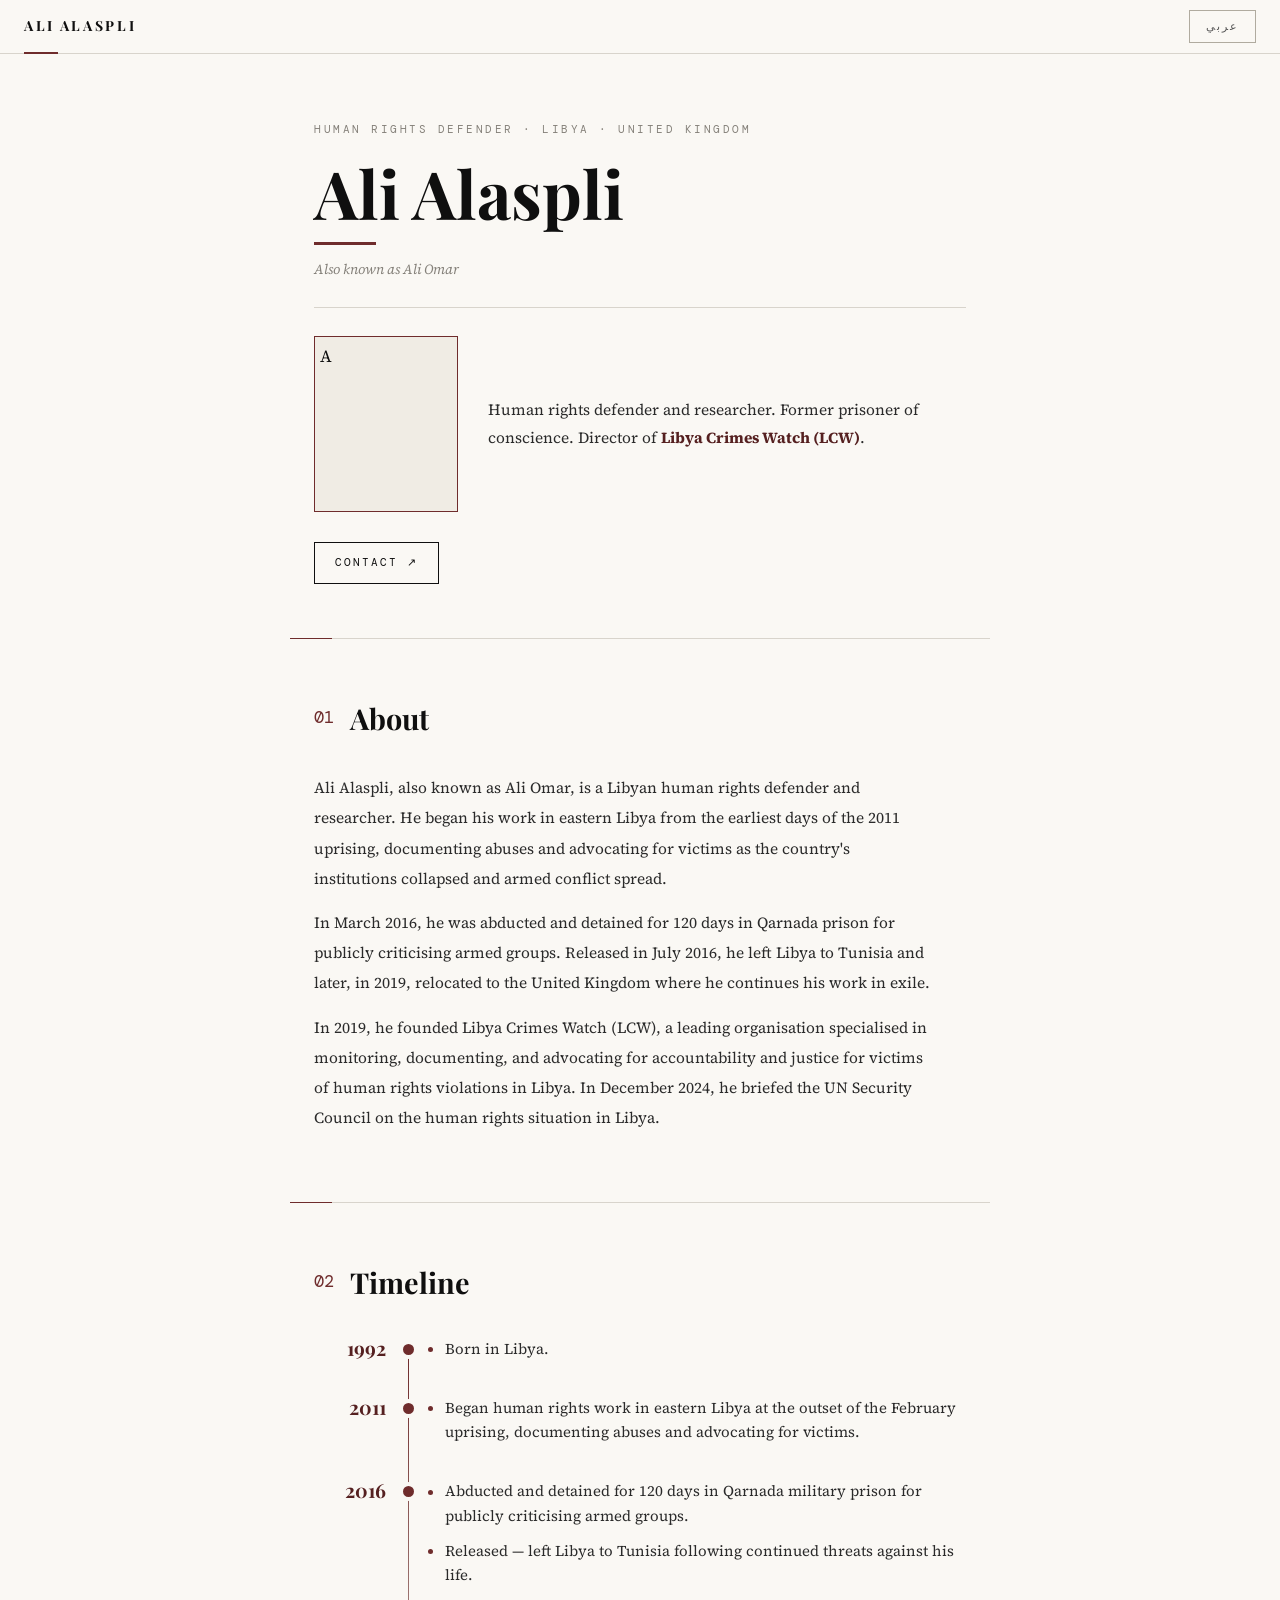
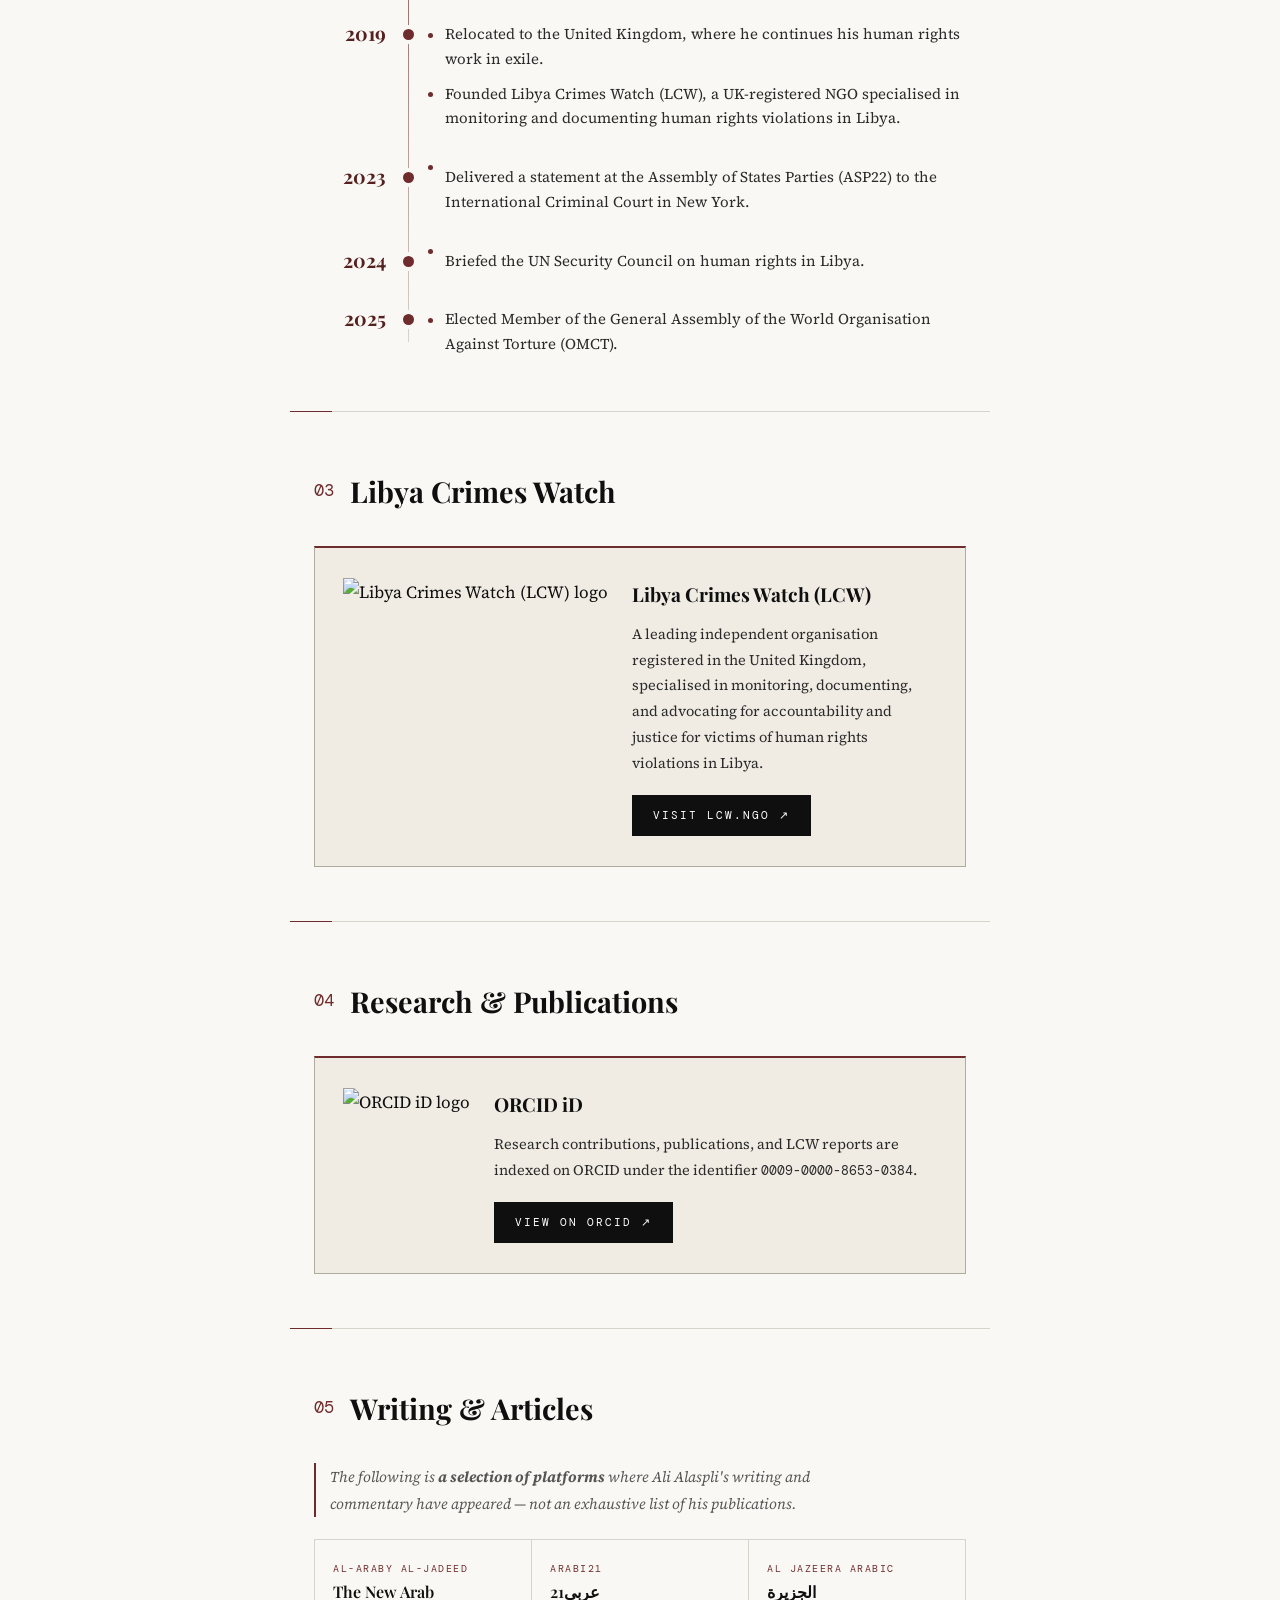
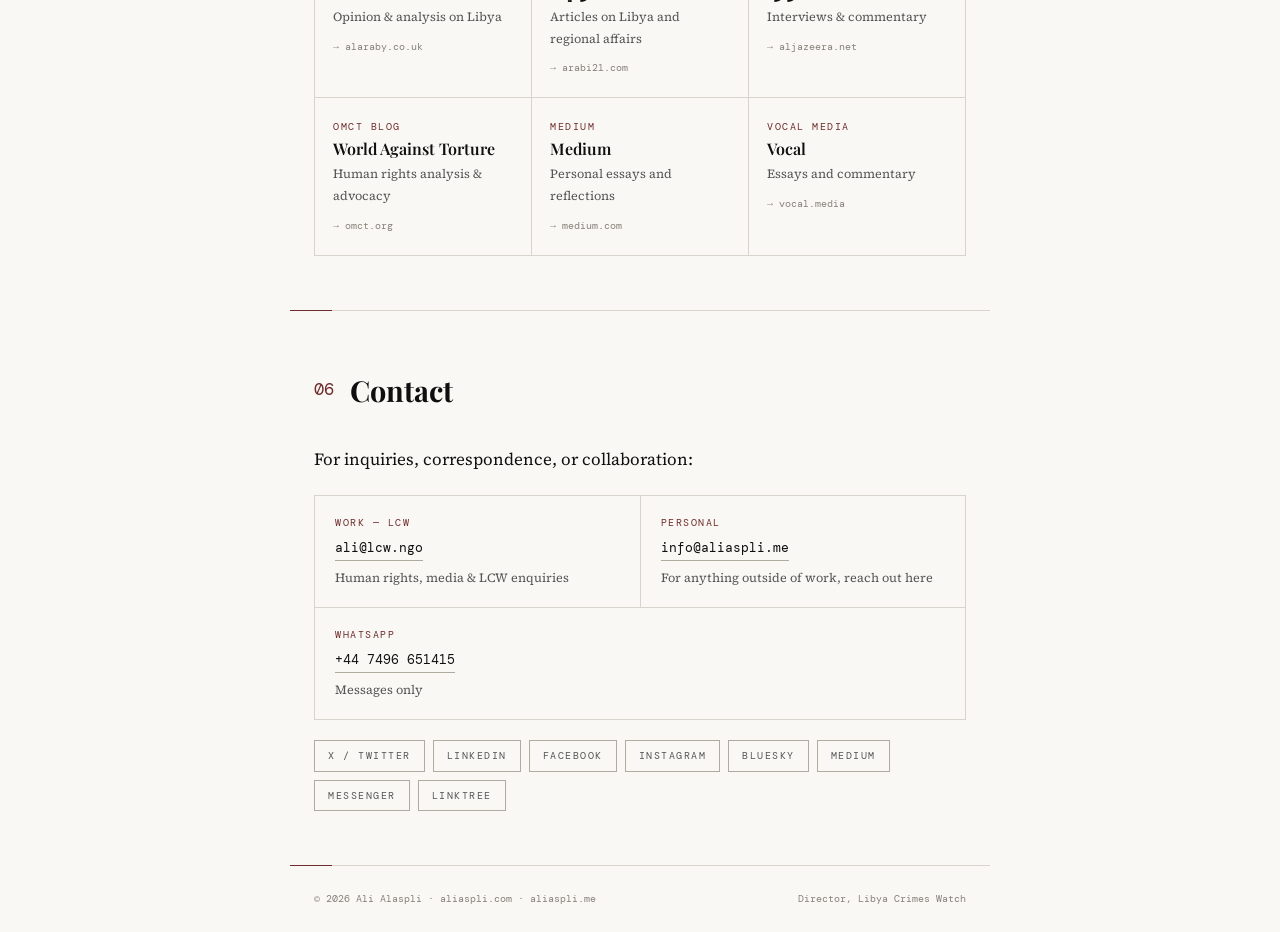
==== commit b98bfb8a: "Update index.html" ====
--- a/index.html
+++ b/index.html
@@ -18,9 +18,9 @@
 <meta property="og:locale:alternate" content="ar_LY">
 <meta property="og:title" content="Ali Alaspli (Ali Omar) | Human Rights Defender — Libya Crimes Watch">
 <meta property="og:description" content="Libyan human rights defender and researcher, former prisoner of conscience. Director of Libya Crimes Watch (LCW). Based in the United Kingdom.">
-<meta property="og:image" content="https://aliaspli.com/AliAlaspli.png">
-<meta property="og:image:secure_url" content="https://aliaspli.com/AliAlaspli.png">
-<meta property="og:image:type" content="image/png">
+<meta property="og:image" content="https://aliaspli.com/AliAlaspli.jpg">
+<meta property="og:image:secure_url" content="https://aliaspli.com/AliAlaspli.jpg">
+<meta property="og:image:type" content="image/jpg">
 <meta property="og:image:width" content="1200">
 <meta property="og:image:height" content="630">
 <meta property="og:image:alt" content="Ali Alaspli — Libyan human rights defender and Director of Libya Crimes Watch">
@@ -29,7 +29,7 @@
 <meta name="twitter:creator" content="@aliaspli">
 <meta name="twitter:title" content="Ali Alaspli (Ali Omar) | Human Rights Defender — Libya Crimes Watch">
 <meta name="twitter:description" content="Libyan human rights defender and researcher, former prisoner of conscience. Director of Libya Crimes Watch (LCW).">
-<meta name="twitter:image" content="https://aliaspli.com/AliAlaspli.png">
+<meta name="twitter:image" content="https://aliaspli.com/AliAlaspli.jpg">
 <meta name="twitter:image:alt" content="Ali Alaspli — Libyan human rights defender">
 <script type="application/ld+json">
 {
@@ -63,12 +63,12 @@
     {
       "@type": "ImageObject",
       "@id": "https://aliaspli.com/#primaryimage",
-      "url": "https://aliaspli.com/AliAlaspli.png",
-      "contentUrl": "https://aliaspli.com/AliAlaspli.png",
+      "url": "https://aliaspli.com/AliAlaspli.jpg",
+      "contentUrl": "https://aliaspli.com/AliAlaspli.jpg",
       "caption": "Ali Alaspli at the United Nations Office at Geneva, 2024",
       "width": 1200,
       "height": 630,
-      "encodingFormat": "image/png"
+      "encodingFormat": "image/jpg"
     },
     {
       "@type": "Person",
@@ -121,7 +121,7 @@
   <p class="hero-aka">Also known as Ali Omar</p>
   <hr class="hero-divider">
   <div class="hero-grid">
-    <div class="hero-photo"><img src="https://aliaspli.com/AliAlaspli.png" alt="Ali Alaspli (Ali Omar) — Libyan human rights defender and Director of Libya Crimes Watch" width="136" height="136" loading="eager" fetchpriority="high" onerror="this.style.display='none';this.parentNode.innerHTML='<span class=\'photo-init\'>A</span>'"></div>
+    <div class="hero-photo"><img src="https://aliaspli.com/AliAlaspli.jpg" alt="Ali Alaspli (Ali Omar) — Libyan human rights defender and Director of Libya Crimes Watch" width="136" height="136" loading="eager" fetchpriority="high" onerror="this.style.display='none';this.parentNode.innerHTML='<span class=\'photo-init\'>A</span>'"></div>
     <p class="hero-tagline">Human rights defender and researcher. Former prisoner of conscience. Director of <strong>Libya Crimes Watch (LCW)</strong>.</p>
   </div>
   <a href="mailto:ali@lcw.ngo" class="hero-contact">Contact ↗</a>
@@ -210,4 +210,4 @@
 (function(){var items=document.querySelectorAll('.tl-item');if(!items.length)return;if('IntersectionObserver'in window){var obs=new IntersectionObserver(function(entries){entries.forEach(function(e){if(e.isIntersecting){e.target.classList.add('tl-visible');obs.unobserve(e.target)}})},{threshold:.15});items.forEach(function(el,i){el.style.transitionDelay=i*.08+'s';obs.observe(el)})}else{items.forEach(function(el){el.classList.add('tl-visible')})}}());
 </script>
 </body>
-</html>+</html>
--- a/style.css
+++ b/style.css
@@ -1,637 +1,6 @@
-/* ============================================================
-   aliaspli.com — shared stylesheet
-   Works for both LTR (English) and RTL (Arabic) pages.
-   The <html> element carries dir="ltr" or dir="rtl".
-   ============================================================ */
-
-/* ── RESET ── */
-*, *::before, *::after { margin: 0; padding: 0; box-sizing: border-box; }
-
-/* ── TOKENS ── */
-:root {
-  --ink:        #0f0f0f;
-  --ink-mid:    #2a2a2a;
-  --ink-soft:   #555;
-  --ink-muted:  #888;
-  --rule:       #d8d4cc;
-  --rule-dark:  #b0ab9f;
-  --bg:         #faf8f4;
-  --bg-card:    #f0ece4;
-  --white:      #ffffff;
-  --max:        700px;
-  --topbar-h:   48px;
-
-  /* fonts are declared per page to support EN/AR stacks */
-}
-
-/* ── BASE ── */
-html {
-  font-size: 16px;
-  scroll-behavior: smooth;
-  scroll-padding-top: calc(var(--topbar-h) + 12px);
-}
-
-body {
-  background: var(--bg);
-  color: var(--ink);
-  font-family: var(--font-body);
-  font-size: 1.0625rem;
-  line-height: 1.75;
-  -webkit-font-smoothing: antialiased;
-  -moz-osx-font-smoothing: grayscale;
-  text-size-adjust: 100%;
-  -webkit-text-size-adjust: 100%;
-}
-
-a { color: inherit; text-decoration: none; }
-
-/* ── LAYOUT HELPERS ── */
-.section {
-  max-width: var(--max);
-  margin: 0 auto;
-  padding: 52px 24px;
-}
-
-hr.rule {
-  border: none;
-  border-top: 1px solid var(--rule);
-  max-width: var(--max);
-  margin: 0 auto;
-}
-
-/* ── FOCUS VISIBILITY (accessibility) ── */
-:focus-visible {
-  outline: 2px solid var(--ink);
-  outline-offset: 3px;
-  border-radius: 2px;
-}
-
-/* ── TOPBAR ── */
-.topbar {
-  position: sticky;
-  top: 0;
-  z-index: 50;
-  height: var(--topbar-h);
-  background: var(--bg);
-  border-bottom: 1px solid var(--rule);
-  display: flex;
-  align-items: center;
-  justify-content: flex-end;
-  padding: 0 24px;
-}
-
-.lang-btn {
-  font-family: var(--font-mono);
-  font-size: 0.6875rem;
-  letter-spacing: 2px;
-  text-transform: uppercase;
-  padding: 6px 18px;
-  border: 1px solid var(--rule-dark);
-  color: var(--ink-soft);
-  background: transparent;
-  cursor: pointer;
-  transition: background 0.18s, color 0.18s, border-color 0.18s;
-  display: inline-block;
-  line-height: 1;
-}
-.lang-btn:hover,
-.lang-btn:focus-visible {
-  background: var(--ink);
-  color: var(--white);
-  border-color: var(--ink);
-}
-[dir="rtl"] .lang-btn { letter-spacing: 0; font-size: 0.75rem; }
-
-/* ── HERO ── */
-.hero { padding: 60px 24px 52px; }
-
-.hero-eyebrow {
-  font-family: var(--font-mono);
-  font-size: 0.6875rem;
-  letter-spacing: 2.5px;
-  text-transform: uppercase;
-  color: var(--ink-muted);
-  margin-bottom: 18px;
-}
-[dir="rtl"] .hero-eyebrow { letter-spacing: 0; font-size: 0.75rem; }
-
-.hero-name {
-  font-family: var(--font-display);
-  font-size: clamp(2.4rem, 6vw, 4rem);
-  font-weight: 700;
-  line-height: 1.1;
-  letter-spacing: -0.5px;
-  margin-bottom: 4px;
-}
-[dir="rtl"] .hero-name { letter-spacing: 0; line-height: 1.2; }
-
-.hero-aka {
-  font-size: 0.875rem;
-  font-style: italic;
-  color: var(--ink-muted);
-  margin-bottom: 26px;
-}
-
-.hero-divider {
-  width: 100%;
-  border: none;
-  border-top: 1px solid var(--rule);
-  margin-bottom: 26px;
-}
-
-.hero-grid {
-  display: grid;
-  grid-template-columns: 136px 1fr;
-  gap: 26px;
-  align-items: start;
-  margin-bottom: 28px;
-}
-[dir="rtl"] .hero-grid   { grid-template-columns: 1fr 136px; }
-[dir="rtl"] .hero-photo  { order: 2; }
-[dir="rtl"] .hero-tagline { order: 1; }
-
-.hero-photo {
-  width: 136px;
-  height: 136px;
-  border-radius: 2px;
-  overflow: hidden;
-  border: 1px solid var(--rule);
-  background: var(--bg-card);
-  display: flex;
-  align-items: center;
-  justify-content: center;
-  flex-shrink: 0;
-}
-.hero-photo img {
-  width: 100%;
-  height: 100%;
-  object-fit: cover;
-  display: block;
-}
-.photo-init {
-  font-family: var(--font-display);
-  font-size: 2.8rem;
-  color: var(--ink-muted);
-  font-style: italic;
-}
-
-.hero-tagline {
-  font-size: 0.9375rem;
-  line-height: 1.8;
-  color: var(--ink-mid);
-  align-self: center;
-}
-
-.hero-contact {
-  display: inline-flex;
-  align-items: center;
-  gap: 8px;
-  font-family: var(--font-mono);
-  font-size: 0.6875rem;
-  letter-spacing: 2px;
-  text-transform: uppercase;
-  padding: 11px 24px;
-  border: 1px solid var(--ink);
-  color: var(--ink);
-  background: transparent;
-  transition: background 0.18s, color 0.18s;
-}
-.hero-contact:hover,
-.hero-contact:focus-visible {
-  background: var(--ink);
-  color: var(--white);
-}
-[dir="rtl"] .hero-contact { letter-spacing: 0; font-size: 0.8125rem; }
-
-/* ── SECTION HEADERS ── */
-.sec-head {
-  display: flex;
-  align-items: baseline;
-  gap: 14px;
-  margin-bottom: 28px;
-}
-.sec-n {
-  font-family: var(--font-mono);
-  font-size: 0.625rem;
-  color: var(--ink-muted);
-  letter-spacing: 1px;
-  flex-shrink: 0;
-  direction: ltr;
-  unicode-bidi: embed;
-}
-.sec-title {
-  font-family: var(--font-display);
-  font-size: clamp(1.25rem, 2.8vw, 1.75rem);
-  font-weight: 700;
-}
-[dir="rtl"] .sec-head  { flex-direction: row-reverse; justify-content: flex-end; }
-[dir="rtl"] .sec-title { order: 1; }
-[dir="rtl"] .sec-n     { order: 2; }
-
-/* ── ABOUT / PROSE ── */
-.prose p {
-  font-size: 0.9688rem;
-  line-height: 1.9;
-  color: var(--ink-mid);
-  margin-bottom: 14px;
-  max-width: 620px;
-}
-.prose p:last-child { margin-bottom: 0; }
-
-.about-refs {
-  display: flex;
-  flex-wrap: wrap;
-  gap: 8px;
-  margin-top: 20px;
-}
-.about-ref-link {
-  font-family: var(--font-mono);
-  font-size: 0.625rem;
-  letter-spacing: 1.5px;
-  text-transform: uppercase;
-  padding: 6px 14px;
-  border: 1px solid var(--rule-dark);
-  color: var(--ink-muted);
-  transition: background 0.18s, color 0.18s, border-color 0.18s;
-}
-.about-ref-link:hover,
-.about-ref-link:focus-visible {
-  background: var(--ink);
-  color: var(--white);
-  border-color: var(--ink);
-}
-[dir="rtl"] .about-ref-link { letter-spacing: 0; font-size: 0.75rem; }
-
-/* ── LCW BLOCK (shared card layout) ── */
-.lcw-block {
-  border: 1px solid var(--rule-dark);
-  background: var(--bg-card);
-  padding: 30px 28px;
-  display: flex;
-  gap: 24px;
-  align-items: flex-start;
-}
-.lcw-logo { flex-shrink: 0; width: 68px; }
-.lcw-logo img { width: 68px; height: auto; display: block; }
-
-/* Wikipedia logo is square and needs slightly more space */
-.lcw-logo.lcw-logo--wiki { width: 80px; }
-.lcw-logo.lcw-logo--wiki img { width: 80px; height: 80px; object-fit: contain; }
-
-[dir="rtl"] .lcw-logo { order: 2; }
-[dir="rtl"] .lcw-text  { order: 1; flex: 1; }
-
-.lcw-text h3 {
-  font-family: var(--font-display);
-  font-size: 1.2rem;
-  font-weight: 700;
-  margin-bottom: 10px;
-}
-.lcw-text p {
-  font-size: 0.9063rem;
-  color: var(--ink-mid);
-  line-height: 1.75;
-  margin-bottom: 18px;
-}
-
-/* ── ORCID BLOCK — reuses .lcw-block, only logo size differs ── */
-.orcid-logo { flex-shrink: 0; width: 72px; }
-.orcid-logo img { width: 72px; height: auto; display: block; }
-.orcid-text { flex: 1; }
-.orcid-text h3 {
-  font-family: var(--font-display);
-  font-size: 1.2rem;
-  font-weight: 700;
-  margin-bottom: 10px;
-}
-.orcid-text p {
-  font-size: 0.9063rem;
-  color: var(--ink-mid);
-  line-height: 1.75;
-  margin-bottom: 18px;
-}
-.orcid-id {
-  font-family: var(--font-mono);
-  font-size: 0.8125rem;
-  color: var(--ink-soft);
-  direction: ltr;
-  unicode-bidi: embed;
-  display: inline;
-}
-[dir="rtl"] .orcid-logo { order: 2; }
-[dir="rtl"] .orcid-text { order: 1; }
-
-/* ── BUTTONS ── */
-.btn-fill {
-  display: inline-flex;
-  align-items: center;
-  font-family: var(--font-mono);
-  font-size: 0.6875rem;
-  letter-spacing: 2px;
-  text-transform: uppercase;
-  padding: 10px 20px;
-  background: var(--ink);
-  color: var(--white);
-  border: 1px solid var(--ink);
-  transition: background 0.18s, border-color 0.18s;
-}
-.btn-fill:hover,
-.btn-fill:focus-visible {
-  background: var(--ink-mid);
-  border-color: var(--ink-mid);
-}
-[dir="rtl"] .btn-fill { letter-spacing: 0; font-size: 0.8125rem; }
-
-/* ── WRITING ── */
-.writing-intro {
-  font-size: 0.9375rem;
-  color: var(--ink-soft);
-  line-height: 1.8;
-  max-width: 580px;
-  margin-bottom: 22px;
-  padding-inline-start: 14px;
-  border-inline-start: 2px solid var(--rule-dark);
-  font-style: italic;
-}
-.writing-intro strong {
-  font-style: normal;
-  color: var(--ink-mid);
-  font-weight: 500;
-}
-
-.platform-grid {
-  display: grid;
-  grid-template-columns: repeat(auto-fill, minmax(185px, 1fr));
-  gap: 1px;
-  border: 1px solid var(--rule);
-  background: var(--rule);
-}
-.platform-card {
-  background: var(--bg);
-  padding: 20px 18px;
-  display: block;
-  transition: background 0.18s;
-}
-.platform-card:hover { background: var(--bg-card); }
-.pl-source {
-  font-family: var(--font-mono);
-  font-size: 0.625rem;
-  letter-spacing: 1.5px;
-  text-transform: uppercase;
-  color: var(--ink-muted);
-  margin-bottom: 6px;
-}
-[dir="rtl"] .pl-source { letter-spacing: 0; font-size: 0.6875rem; }
-.pl-name {
-  font-family: var(--font-display);
-  font-size: 1rem;
-  font-weight: 600;
-  color: var(--ink);
-  margin-bottom: 4px;
-  line-height: 1.3;
-}
-.pl-desc  { font-size: 0.7813rem; color: var(--ink-soft); line-height: 1.55; }
-.pl-arrow {
-  font-family: var(--font-mono);
-  font-size: 0.625rem;
-  color: var(--ink-muted);
-  margin-top: 10px;
-  display: block;
-}
-
-/* ── CONTACT ── */
-.contact-desc { font-size: 0.9375rem; color: var(--ink-mid); }
-
-/* Two-column contact grid: LCW email | personal email | whatsapp */
-.contact-grid {
-  display: grid;
-  grid-template-columns: 1fr 1fr;
-  gap: 1px;
-  border: 1px solid var(--rule);
-  background: var(--rule);
-  margin-top: 20px;
-  margin-bottom: 0;
-}
-.contact-item {
-  background: var(--bg);
-  padding: 18px 20px;
-  display: flex;
-  flex-direction: column;
-  gap: 6px;
-}
-.contact-item-label {
-  font-family: var(--font-mono);
-  font-size: 0.5938rem;
-  letter-spacing: 1.5px;
-  text-transform: uppercase;
-  color: var(--ink-muted);
-}
-[dir="rtl"] .contact-item-label { letter-spacing: 0; font-size: 0.6875rem; }
-.contact-item-value {
-  font-family: var(--font-mono);
-  font-size: 0.8125rem;
-  color: var(--ink);
-  direction: ltr;
-  unicode-bidi: embed;
-  word-break: break-all;
-  border-bottom: 1px solid var(--rule-dark);
-  padding-bottom: 1px;
-  transition: border-color 0.18s;
-  align-self: flex-start;
-}
-.contact-item-value:hover { border-color: var(--ink); }
-.contact-item-note {
-  font-size: 0.75rem;
-  color: var(--ink-muted);
-  line-height: 1.5;
-}
-[dir="rtl"] .contact-item-note { font-size: 0.8125rem; }
-
-/* Full-width item spans both columns */
-.contact-item.full { grid-column: 1 / -1; }
-
-.social-row {
-  display: flex;
-  flex-wrap: wrap;
-  gap: 8px;
-  margin-top: 20px;
-}
-.social-tag {
-  font-family: var(--font-mono);
-  font-size: 0.625rem;
-  letter-spacing: 1.5px;
-  text-transform: uppercase;
-  padding: 6px 13px;
-  border: 1px solid var(--rule-dark);
-  color: var(--ink-soft);
-  transition: background 0.18s, color 0.18s, border-color 0.18s;
-}
-.social-tag:hover,
-.social-tag:focus-visible {
-  background: var(--ink);
-  color: var(--white);
-  border-color: var(--ink);
-}
-[dir="rtl"] .social-tag { letter-spacing: 0; font-size: 0.75rem; }
-
-/* ── FOOTER ── */
-footer {
-  max-width: var(--max);
-  margin: 0 auto;
-  padding: 22px 24px;
-  display: flex;
-  justify-content: space-between;
-  align-items: center;
-  flex-wrap: wrap;
-  gap: 8px;
-}
-footer p {
-  font-family: var(--font-mono);
-  font-size: 0.625rem;
-  letter-spacing: 1px;
-  color: var(--ink-muted);
-}
-[dir="rtl"] footer p { letter-spacing: 0; font-size: 0.75rem; }
-footer a {
-  border-bottom: 1px solid var(--rule);
-  padding-bottom: 1px;
-  transition: border-color 0.18s;
-}
-footer a:hover { border-color: var(--ink); }
-
-/* Footer separator dot */
-.footer-sep {
-  color: var(--rule-dark);
-  margin: 0 4px;
-}
-
-/* ── TIMELINE ── */
-.timeline {
-  position: relative;
-  padding-inline-start: 28px;
-  margin-top: 4px;
-}
-
-/* Vertical line */
-.timeline::before {
-  content: '';
-  position: absolute;
-  inset-inline-start: 6px;
-  top: 6px;
-  bottom: 6px;
-  width: 1px;
-  background: var(--rule);
-}
-
-.tl-item {
-  position: relative;
-  padding-bottom: 32px;
-  opacity: 0;
-  transform: translateY(16px);
-  transition: opacity 0.5s ease, transform 0.5s ease;
-}
-.tl-item:last-child { padding-bottom: 0; }
-.tl-item.tl-visible {
-  opacity: 1;
-  transform: translateY(0);
-}
-
-/* Dot */
-.tl-item::before {
-  content: '';
-  position: absolute;
-  inset-inline-start: -25px;
-  top: 6px;
-  width: 7px;
-  height: 7px;
-  border-radius: 50%;
-  background: var(--rule-dark);
-  border: 2px solid var(--bg);
-  transition: background 0.3s;
-  box-shadow: 0 0 0 1px var(--rule-dark);
-}
-.tl-item.tl-visible::before {
-  background: var(--ink);
-  box-shadow: 0 0 0 1px var(--ink);
-}
-
-.tl-date {
-  font-family: var(--font-mono);
-  font-size: 0.625rem;
-  letter-spacing: 1.5px;
-  text-transform: uppercase;
-  color: var(--ink-muted);
-  margin-bottom: 4px;
-  display: block;
-}
-[dir="rtl"] .tl-date { letter-spacing: 0; font-size: 0.6875rem; }
-
-.tl-text {
-  font-size: 0.9375rem;
-  color: var(--ink-mid);
-  line-height: 1.65;
-  max-width: 580px;
-}
-
-/* Two events same year — indent second */
-.tl-item.tl-sub { padding-bottom: 24px; }
-.tl-item.tl-sub::before { background: var(--rule); box-shadow: 0 0 0 1px var(--rule); }
-.tl-item.tl-sub.tl-visible::before { background: var(--ink-muted); box-shadow: 0 0 0 1px var(--ink-muted); }
-.tl-item.tl-sub .tl-date { opacity: 0; pointer-events: none; } /* hide duplicate year */
-
-/* Respect reduced motion */
-@media (prefers-reduced-motion: reduce) {
-  .tl-item { opacity: 1; transform: none; transition: none; }
-}
-
-/* ── ANIMATION ── */
-@keyframes fadeUp {
-  from { opacity: 0; transform: translateY(14px); }
-  to   { opacity: 1; transform: translateY(0); }
-}
-
-@media (prefers-reduced-motion: no-preference) {
-  .hero > * { animation: fadeUp 0.55s ease both; }
-  .hero > *:nth-child(1) { animation-delay: .05s; }
-  .hero > *:nth-child(2) { animation-delay: .12s; }
-  .hero > *:nth-child(3) { animation-delay: .18s; }
-  .hero > *:nth-child(4) { animation-delay: .24s; }
-  .hero > *:nth-child(5) { animation-delay: .30s; }
-  .hero > *:nth-child(6) { animation-delay: .36s; }
-}
-
-/* ── RESPONSIVE ── */
-@media (max-width: 540px) {
-  .section, .hero { padding-inline: 18px; }
-
-  .hero-grid { grid-template-columns: 1fr !important; }
-  .hero-photo {
-    order: -1 !important;
-    width: 112px;
-    height: 112px;
-  }
-  .hero-tagline { order: 0 !important; }
-
-  .lcw-block { flex-direction: column; }
-  [dir="rtl"] .lcw-logo,
-  [dir="rtl"] .lcw-text { order: unset; }
-
-  /* ORCID block stacks on mobile too */
-  .lcw-block .orcid-logo,
-  .lcw-block .orcid-text { order: unset; }
-
-  /* Contact grid: single column on small screens */
-  .contact-grid { grid-template-columns: 1fr; }
-  .contact-item.full { grid-column: 1; }
-
-  footer {
-    flex-direction: column;
-    align-items: center;
-    text-align: center;
-    gap: 6px;
-  }
-}
-
-@media (max-width: 360px) {
-  .platform-grid { grid-template-columns: 1fr; }
-}
+*,*::before,*::after{margin:0;padding:0;box-sizing:border-box}:root{--ink:#0f0f0f;--ink-mid:#2a2a2a;--ink-soft:#555;--ink-muted:#85817a;--accent:#6f2c2c;--accent-dark:#552020;--accent-faint:rgba(111,44,44,.10);--rule:#d8d4cc;--rule-dark:#b0ab9f;--bg:#faf8f4;--bg-card:#f0ece4;--white:#fff;--max:700px;--topbar-h:54px}html{font-size:16px;scroll-behavior:smooth;scroll-padding-top:66px}body{background:var(--bg);color:var(--ink);font-family:var(--font-body);font-size:1.0625rem;line-height:1.75;-webkit-font-smoothing:antialiased}a{color:inherit;text-decoration:none}.section{max-width:var(--max);margin:0 auto;padding:54px 24px}hr.rule{border:0;height:1px;max-width:var(--max);margin:0 auto;background:linear-gradient(to right,var(--accent) 0 42px,var(--rule) 42px 100%)}[dir=rtl] hr.rule{background:linear-gradient(to left,var(--accent) 0 42px,var(--rule) 42px 100%)}:focus-visible{outline:2px solid var(--accent);outline-offset:3px}.topbar{position:sticky;top:0;z-index:50;height:var(--topbar-h);background:rgba(250,248,244,.96);border-bottom:1px solid var(--rule);display:flex;align-items:center;justify-content:space-between;padding:0 24px;backdrop-filter:blur(8px)}.topbar::before{content:"ALI ALASPLI";font-family:var(--font-display);font-size:.875rem;font-weight:700;letter-spacing:.19em}.topbar::after{content:"";position:absolute;bottom:-1px;inset-inline-start:24px;width:34px;height:2px;background:var(--accent)}[dir=rtl] .topbar::before{content:"علي العسبلي";letter-spacing:0;font-size:.95rem}.lang-btn{font-family:var(--font-mono);font-size:.6875rem;letter-spacing:2px;text-transform:uppercase;padding:6px 16px;border:1px solid var(--rule-dark);color:var(--ink-soft);transition:.18s}.lang-btn:hover{background:var(--accent);color:#fff;border-color:var(--accent)}[dir=rtl] .lang-btn{letter-spacing:0;font-size:.75rem}.hero{padding:66px 24px 54px}.hero-eyebrow{font-family:var(--font-mono);font-size:.6875rem;letter-spacing:2.5px;text-transform:uppercase;color:var(--ink-muted);margin-bottom:18px}[dir=rtl] .hero-eyebrow{letter-spacing:0;font-size:.75rem}.hero-name{display:inline-block;font-family:var(--font-display);font-size:clamp(2.55rem,6vw,4.15rem);font-weight:700;line-height:1.08;margin-bottom:12px}.hero-name::after{content:"";display:block;width:62px;height:3px;margin-top:13px;background:var(--accent)}.hero-aka{font-size:.875rem;font-style:italic;color:var(--ink-muted);margin-bottom:26px}.hero-divider{width:100%;border:0;border-top:1px solid var(--rule);margin-bottom:28px}.hero-grid{display:grid;grid-template-columns:144px 1fr;gap:30px;align-items:center;margin-bottom:30px}[dir=rtl] .hero-grid{grid-template-columns:1fr 144px}[dir=rtl] .hero-photo{order:2}[dir=rtl] .hero-tagline{order:1}.hero-photo{position:relative;width:144px;height:176px;border:1px solid var(--accent);background:var(--bg-card);padding:5px}.hero-photo img{width:100%;height:100%;object-fit:cover;display:block}.hero-tagline{font-size:.9688rem;line-height:1.85;color:var(--ink-mid)}.hero-tagline strong{color:var(--accent-dark)}.hero-contact,.btn-fill{display:inline-flex;font-family:var(--font-mono);font-size:.6875rem;letter-spacing:2px;text-transform:uppercase;padding:10px 20px;border:1px solid var(--ink);transition:.18s}.hero-contact:hover,.btn-fill:hover{background:var(--accent);color:#fff;border-color:var(--accent)}.btn-fill{background:var(--ink);color:#fff}[dir=rtl] .hero-contact,[dir=rtl] .btn-fill{letter-spacing:0;font-size:.8125rem}.sec-head{display:flex;align-items:center;gap:16px;margin-bottom:30px}.sec-n{font-family:var(--font-mono);font-size:1.05rem;color:var(--accent);direction:ltr}.sec-title{font-family:var(--font-display);font-size:clamp(1.3rem,2.8vw,1.8rem);font-weight:700}[dir=rtl] .sec-head{flex-direction:row;justify-content:flex-start}.prose p{font-size:.9688rem;line-height:1.95;color:var(--ink-mid);margin-bottom:14px;max-width:620px}.lcw-block{border:1px solid var(--rule-dark);border-top:2px solid var(--accent);background:var(--bg-card);padding:30px 28px;display:flex;gap:24px;align-items:flex-start}.lcw-logo,.orcid-logo{flex-shrink:0}.lcw-logo img{width:80px;height:80px;object-fit:contain}.orcid-logo img{width:72px}.lcw-text,.orcid-text{flex:1}.lcw-text h3,.orcid-text h3{font-family:var(--font-display);font-size:1.2rem;margin-bottom:10px}.lcw-text p,.orcid-text p{font-size:.9063rem;color:var(--ink-mid);line-height:1.78;margin-bottom:18px}.orcid-id{font-family:var(--font-mono);font-size:.8125rem;direction:ltr}.writing-intro{font-size:.9375rem;color:var(--ink-soft);line-height:1.8;max-width:580px;margin-bottom:22px;padding-inline-start:14px;border-inline-start:2px solid var(--accent);font-style:italic}.platform-grid{display:grid;grid-template-columns:repeat(auto-fill,minmax(185px,1fr));gap:1px;border:1px solid var(--rule);background:var(--rule)}.platform-card{background:var(--bg);padding:20px 18px;transition:.18s}.platform-card:hover{background:var(--bg-card)}.pl-source,.contact-item-label{font-family:var(--font-mono);font-size:.625rem;letter-spacing:1.5px;text-transform:uppercase;color:var(--accent)}.pl-name{font-family:var(--font-display);font-size:1rem;font-weight:600}.pl-desc,.contact-item-note{font-size:.7813rem;color:var(--ink-soft)}.pl-arrow{font-family:var(--font-mono);font-size:.625rem;color:var(--ink-muted);margin-top:10px;display:block}.contact-grid{display:grid;grid-template-columns:1fr 1fr;gap:1px;border:1px solid var(--rule);background:var(--rule);margin-top:20px}.contact-item{background:var(--bg);padding:18px 20px;display:flex;flex-direction:column;gap:6px}.contact-item.full{grid-column:1/-1}.contact-item-value{font-family:var(--font-mono);font-size:.8125rem;direction:ltr;border-bottom:1px solid var(--rule-dark);align-self:flex-start}.social-row{display:flex;flex-wrap:wrap;gap:8px;margin-top:20px}.social-tag{font-family:var(--font-mono);font-size:.625rem;letter-spacing:1.5px;text-transform:uppercase;padding:6px 13px;border:1px solid var(--rule-dark);color:var(--ink-soft)}.social-tag:hover{background:var(--accent);color:#fff;border-color:var(--accent)}footer{max-width:var(--max);margin:0 auto;padding:24px;display:flex;justify-content:space-between;flex-wrap:wrap;gap:8px}footer p{font-family:var(--font-mono);font-size:.625rem;color:var(--ink-muted)}
+/* Grouped editorial timeline */
+.timeline{position:relative;padding-inline-start:0;margin-top:8px}.timeline::before{content:"";position:absolute;inset-inline-start:94px;top:15px;bottom:15px;width:1px;background:linear-gradient(var(--accent),var(--rule))}.tl-item{position:relative;display:grid;grid-template-columns:72px 1fr;column-gap:42px;padding-bottom:34px;opacity:0;transform:translateY(12px);transition:opacity .45s ease,transform .45s ease}.tl-item:last-child{padding-bottom:0}.tl-item.tl-visible{opacity:1;transform:none}.tl-item::before{content:"";position:absolute;inset-inline-start:89px;top:7px;width:11px;height:11px;border-radius:50%;background:var(--bg);border:2px solid var(--accent);box-shadow:0 0 0 4px var(--bg)}.tl-item.tl-visible::before{background:var(--accent)}.tl-date{font-family:var(--font-display);font-size:1.22rem;font-weight:700;line-height:1.2;color:var(--accent-dark);text-align:end;letter-spacing:0}.tl-text{position:relative;font-size:.9375rem;color:var(--ink-mid);line-height:1.65;max-width:540px;padding-inline-start:17px}.tl-text::before{content:"";position:absolute;inset-inline-start:0;top:.7em;width:5px;height:5px;border-radius:50%;background:var(--accent)}
+/* Years only, grouped without repetition */
+.timeline .tl-item:nth-child(3) .tl-date,.timeline .tl-item:nth-child(4) .tl-date{font-size:0}.timeline .tl-item:nth-child(3) .tl-date::after{content:"2016";font-size:1.22rem}.timeline .tl-item:nth-child(4){margin-top:-24px;padding-bottom:34px}.timeline .tl-item:nth-child(4)::before{display:none}.timeline .tl-item:nth-child(4) .tl-date::after{content:""}.timeline .tl-item:nth-child(5) .tl-date,.timeline .tl-item:nth-child(6) .tl-date{font-size:0}.timeline .tl-item:nth-child(5) .tl-date::after{content:"2019";font-size:1.22rem}.timeline .tl-item:nth-child(6){margin-top:-24px}.timeline .tl-item:nth-child(6)::before{display:none}.timeline .tl-item:nth-child(6) .tl-date::after{content:""}.timeline .tl-item:nth-child(7) .tl-date,.timeline .tl-item:nth-child(8) .tl-date{font-size:0}.timeline .tl-item:nth-child(7) .tl-date::after{content:"2023";font-size:1.22rem}.timeline .tl-item:nth-child(8) .tl-date::after{content:"2024";font-size:1.22rem}.timeline .tl-item:nth-child(9),.timeline .tl-item:nth-child(10){display:none}.timeline .tl-item:nth-child(11) .tl-date{font-size:0}.timeline .tl-item:nth-child(11) .tl-date::after{content:"2025";font-size:1.22rem}.timeline .tl-item:nth-child(7) .tl-text{font-size:0}.timeline .tl-item:nth-child(7) .tl-text::after{content:"Delivered a statement at the Assembly of States Parties (ASP22) to the International Criminal Court in New York.";font-size:.9375rem}.timeline .tl-item:nth-child(8) .tl-text{font-size:0}.timeline .tl-item:nth-child(8) .tl-text::after{content:"Briefed the UN Security Council on human rights in Libya.";font-size:.9375rem}[dir=rtl] .timeline .tl-item:nth-child(7) .tl-text::after{content:"إلقاء كلمة خلال جمعية الدول الأطراف للمحكمة الجنائية الدولية (ASP22) في نيويورك."}[dir=rtl] .timeline .tl-item:nth-child(8) .tl-text::after{content:"إحاطة مجلس الأمن الدولي بشأن أوضاع حقوق الإنسان في ليبيا."}
+@media(prefers-reduced-motion:reduce){.tl-item{opacity:1;transform:none;transition:none}}@media(max-width:540px){:root{--topbar-h:50px}.topbar{padding-inline:18px}.section,.hero{padding-inline:18px}.hero-grid{grid-template-columns:1fr!important;gap:28px}.hero-photo{order:-1!important;width:124px;height:152px}.lcw-block{flex-direction:column}.contact-grid{grid-template-columns:1fr}.contact-item.full{grid-column:1}.timeline::before{inset-inline-start:7px}.tl-item{grid-template-columns:1fr;gap:8px;padding-inline-start:30px;padding-bottom:30px}.tl-item::before{inset-inline-start:2px}.tl-date{text-align:start;font-size:1.12rem}.timeline .tl-item:nth-child(3) .tl-date::after,.timeline .tl-item:nth-child(5) .tl-date::after,.timeline .tl-item:nth-child(7) .tl-date::after,.timeline .tl-item:nth-child(8) .tl-date::after,.timeline .tl-item:nth-child(11) .tl-date::after{font-size:1.12rem}.timeline .tl-item:nth-child(4),.timeline .tl-item:nth-child(6){margin-top:-17px;padding-inline-start:30px}footer{flex-direction:column;align-items:center;text-align:center}.platform-grid{grid-template-columns:1fr}}
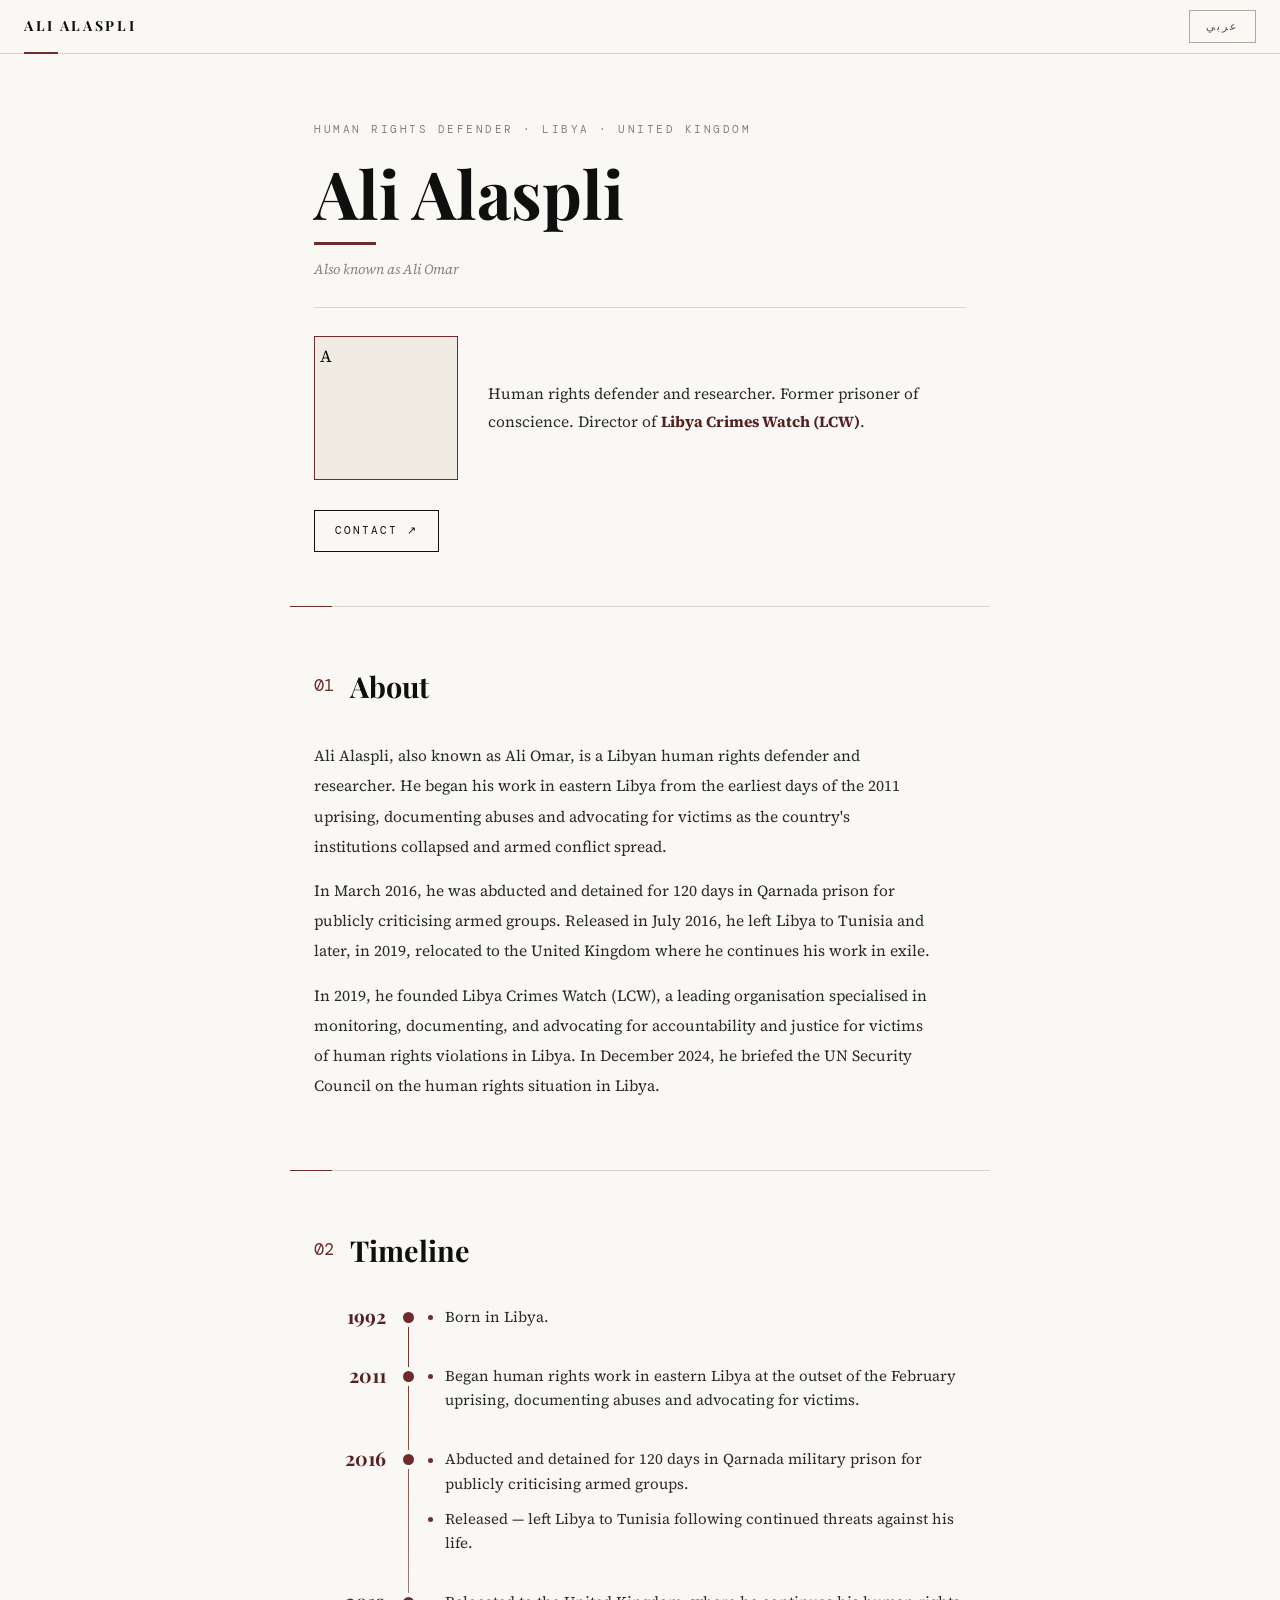
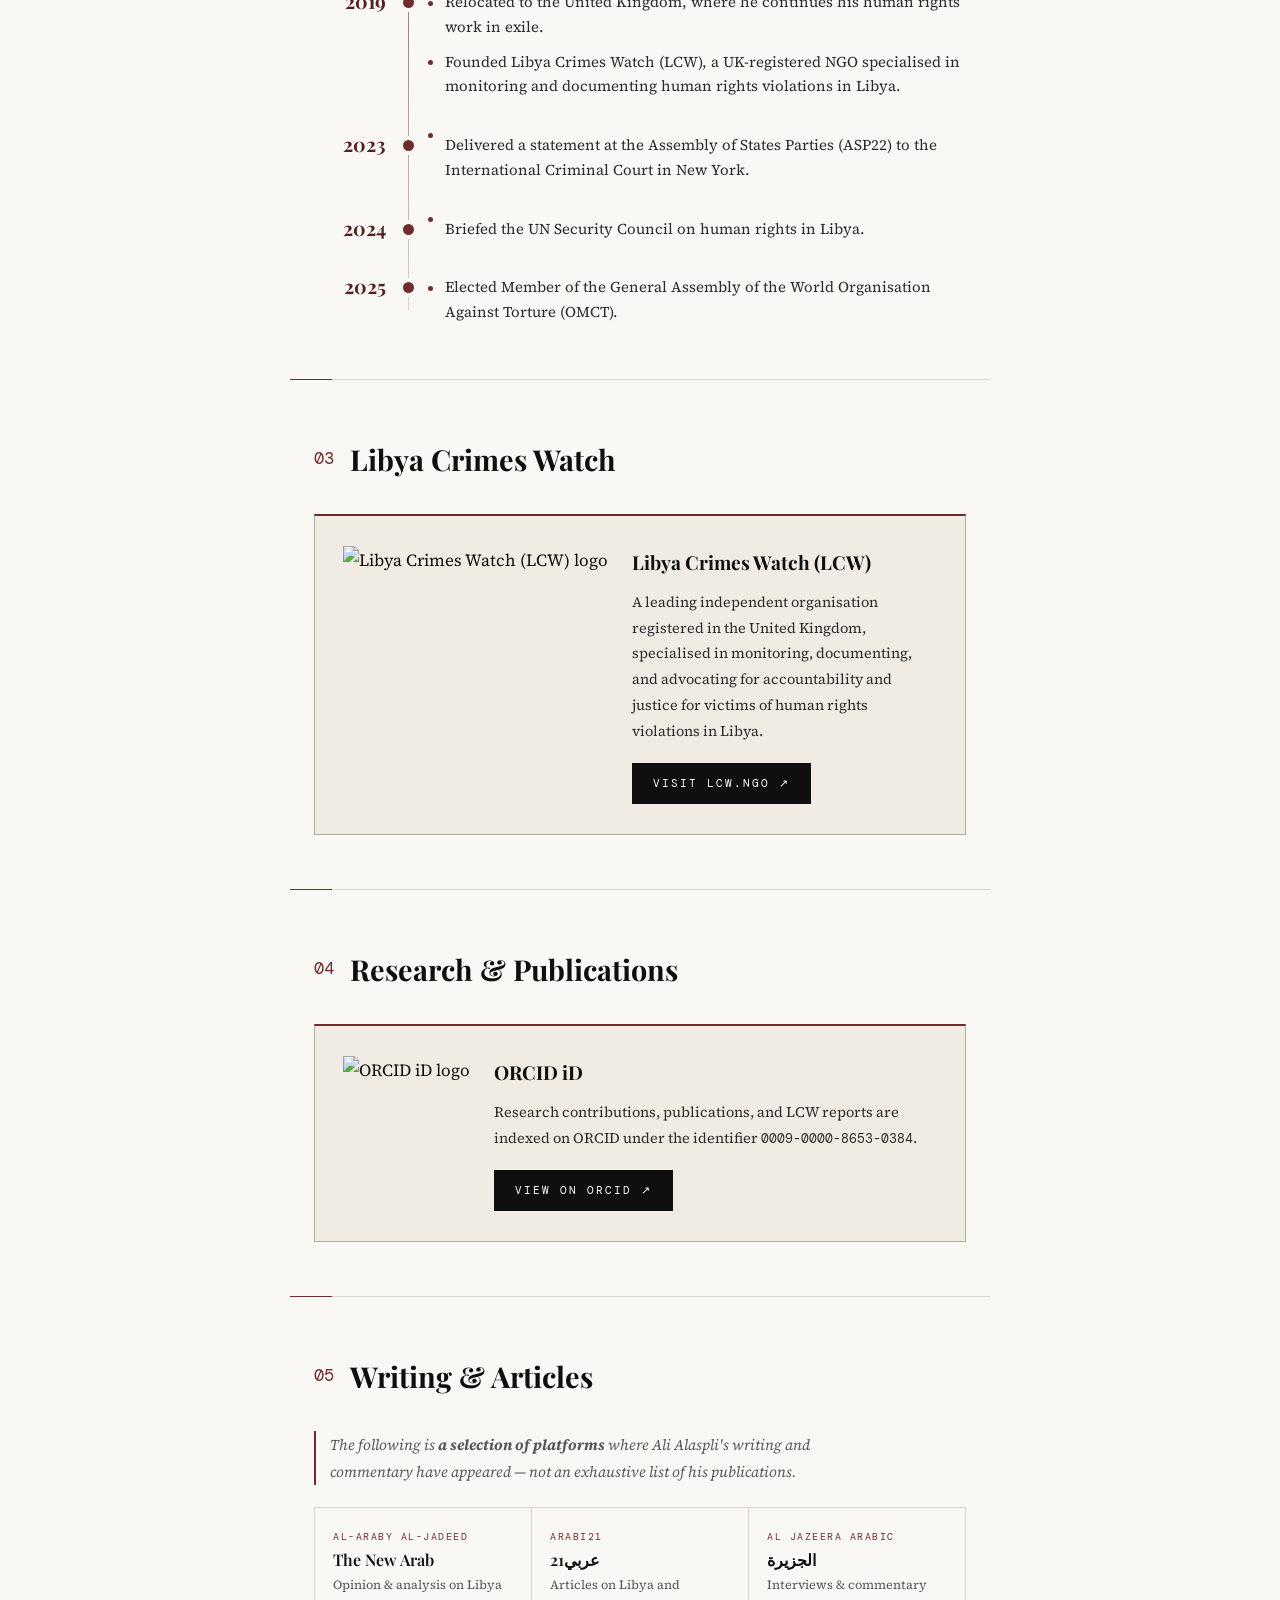
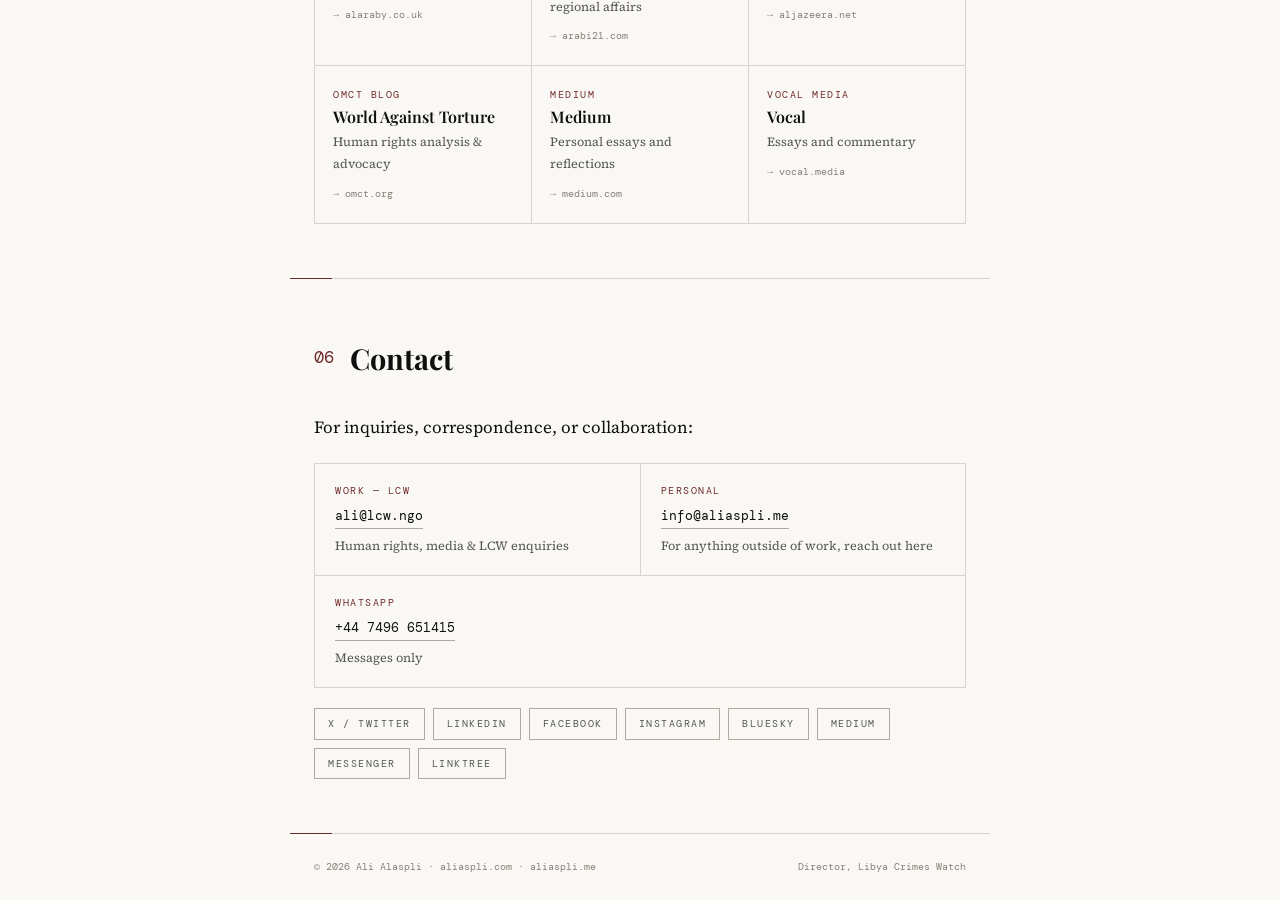
==== commit 84b3e632: "Align profile image dimensions with square source" ====
--- a/index.html
+++ b/index.html
@@ -8,6 +8,7 @@
 <meta name="author" content="Ali Alaspli">
 <meta name="robots" content="index, follow, max-snippet:-1, max-image-preview:large, max-video-preview:-1">
 <link rel="canonical" href="https://aliaspli.com/">
+<link rel="icon" type="image/svg+xml" href="/favicon.svg">
 <link rel="alternate" hreflang="x-default" href="https://aliaspli.com/">
 <link rel="alternate" hreflang="en" href="https://aliaspli.com/">
 <link rel="alternate" hreflang="ar" href="https://aliaspli.com/ar/">
@@ -20,9 +21,9 @@
 <meta property="og:description" content="Libyan human rights defender and researcher, former prisoner of conscience. Director of Libya Crimes Watch (LCW). Based in the United Kingdom.">
 <meta property="og:image" content="https://aliaspli.com/AliAlaspli.jpg">
 <meta property="og:image:secure_url" content="https://aliaspli.com/AliAlaspli.jpg">
-<meta property="og:image:type" content="image/jpg">
-<meta property="og:image:width" content="1200">
-<meta property="og:image:height" content="630">
+<meta property="og:image:type" content="image/jpeg">
+<meta property="og:image:width" content="1428">
+<meta property="og:image:height" content="1428">
 <meta property="og:image:alt" content="Ali Alaspli — Libyan human rights defender and Director of Libya Crimes Watch">
 <meta name="twitter:card" content="summary_large_image">
 <meta name="twitter:site" content="@aliaspli">
@@ -41,12 +42,7 @@
       "url": "https://aliaspli.com/",
       "name": "Ali Alaspli",
       "description": "Personal website of Ali Alaspli, Libyan human rights defender and Director of Libya Crimes Watch.",
-      "inLanguage": "en",
-      "potentialAction": {
-        "@type": "SearchAction",
-        "target": {"@type": "EntryPoint", "urlTemplate": "https://aliaspli.com/?s={search_term_string}"},
-        "query-input": "required name=search_term_string"
-      }
+      "inLanguage": "en"
     },
     {
       "@type": "ProfilePage",
@@ -66,9 +62,9 @@
       "url": "https://aliaspli.com/AliAlaspli.jpg",
       "contentUrl": "https://aliaspli.com/AliAlaspli.jpg",
       "caption": "Ali Alaspli at the United Nations Office at Geneva, 2024",
-      "width": 1200,
-      "height": 630,
-      "encodingFormat": "image/jpg"
+      "width": 1428,
+      "height": 1428,
+      "encodingFormat": "image/jpeg"
     },
     {
       "@type": "Person",
@@ -94,7 +90,7 @@
         "url": "https://lcw.ngo",
         "foundingDate": "2019",
         "address": {"@type": "PostalAddress", "streetAddress": "124 City Road", "addressLocality": "London", "addressRegion": "England", "postalCode": "EC1V 2NX", "addressCountry": "GB"},
-        "sameAs": ["https://www.wikidata.org/wiki/Q124707107"]
+        "sameAs": ["https://www.wikidata.org/wiki/Q124707107","https://ror.org/050cvyh67"]
       },
       "memberOf": {"@type": "Organization", "name": "World Organisation Against Torture", "alternateName": "OMCT", "url": "https://omct.org"},
       "award": "Overseas Writing Contest Award, International Center for Transitional Justice, 2024",
@@ -121,7 +117,7 @@
   <p class="hero-aka">Also known as Ali Omar</p>
   <hr class="hero-divider">
   <div class="hero-grid">
-    <div class="hero-photo"><img src="https://aliaspli.com/AliAlaspli.jpg" alt="Ali Alaspli (Ali Omar) — Libyan human rights defender and Director of Libya Crimes Watch" width="136" height="136" loading="eager" fetchpriority="high" onerror="this.style.display='none';this.parentNode.innerHTML='<span class=\'photo-init\'>A</span>'"></div>
+    <div class="hero-photo"><img src="https://aliaspli.com/AliAlaspli.jpg" alt="Ali Alaspli (Ali Omar) — Libyan human rights defender and Director of Libya Crimes Watch" width="1428" height="1428" loading="eager" fetchpriority="high" onerror="this.style.display='none';this.parentNode.innerHTML='<span class=\'photo-init\'>A</span>'"></div>
     <p class="hero-tagline">Human rights defender and researcher. Former prisoner of conscience. Director of <strong>Libya Crimes Watch (LCW)</strong>.</p>
   </div>
   <a href="mailto:ali@lcw.ngo" class="hero-contact">Contact ↗</a>
--- a/style.css
+++ b/style.css
@@ -1,6 +1,6 @@
-*,*::before,*::after{margin:0;padding:0;box-sizing:border-box}:root{--ink:#0f0f0f;--ink-mid:#2a2a2a;--ink-soft:#555;--ink-muted:#85817a;--accent:#6f2c2c;--accent-dark:#552020;--accent-faint:rgba(111,44,44,.10);--rule:#d8d4cc;--rule-dark:#b0ab9f;--bg:#faf8f4;--bg-card:#f0ece4;--white:#fff;--max:700px;--topbar-h:54px}html{font-size:16px;scroll-behavior:smooth;scroll-padding-top:66px}body{background:var(--bg);color:var(--ink);font-family:var(--font-body);font-size:1.0625rem;line-height:1.75;-webkit-font-smoothing:antialiased}a{color:inherit;text-decoration:none}.section{max-width:var(--max);margin:0 auto;padding:54px 24px}hr.rule{border:0;height:1px;max-width:var(--max);margin:0 auto;background:linear-gradient(to right,var(--accent) 0 42px,var(--rule) 42px 100%)}[dir=rtl] hr.rule{background:linear-gradient(to left,var(--accent) 0 42px,var(--rule) 42px 100%)}:focus-visible{outline:2px solid var(--accent);outline-offset:3px}.topbar{position:sticky;top:0;z-index:50;height:var(--topbar-h);background:rgba(250,248,244,.96);border-bottom:1px solid var(--rule);display:flex;align-items:center;justify-content:space-between;padding:0 24px;backdrop-filter:blur(8px)}.topbar::before{content:"ALI ALASPLI";font-family:var(--font-display);font-size:.875rem;font-weight:700;letter-spacing:.19em}.topbar::after{content:"";position:absolute;bottom:-1px;inset-inline-start:24px;width:34px;height:2px;background:var(--accent)}[dir=rtl] .topbar::before{content:"علي العسبلي";letter-spacing:0;font-size:.95rem}.lang-btn{font-family:var(--font-mono);font-size:.6875rem;letter-spacing:2px;text-transform:uppercase;padding:6px 16px;border:1px solid var(--rule-dark);color:var(--ink-soft);transition:.18s}.lang-btn:hover{background:var(--accent);color:#fff;border-color:var(--accent)}[dir=rtl] .lang-btn{letter-spacing:0;font-size:.75rem}.hero{padding:66px 24px 54px}.hero-eyebrow{font-family:var(--font-mono);font-size:.6875rem;letter-spacing:2.5px;text-transform:uppercase;color:var(--ink-muted);margin-bottom:18px}[dir=rtl] .hero-eyebrow{letter-spacing:0;font-size:.75rem}.hero-name{display:inline-block;font-family:var(--font-display);font-size:clamp(2.55rem,6vw,4.15rem);font-weight:700;line-height:1.08;margin-bottom:12px}.hero-name::after{content:"";display:block;width:62px;height:3px;margin-top:13px;background:var(--accent)}.hero-aka{font-size:.875rem;font-style:italic;color:var(--ink-muted);margin-bottom:26px}.hero-divider{width:100%;border:0;border-top:1px solid var(--rule);margin-bottom:28px}.hero-grid{display:grid;grid-template-columns:144px 1fr;gap:30px;align-items:center;margin-bottom:30px}[dir=rtl] .hero-grid{grid-template-columns:1fr 144px}[dir=rtl] .hero-photo{order:2}[dir=rtl] .hero-tagline{order:1}.hero-photo{position:relative;width:144px;height:176px;border:1px solid var(--accent);background:var(--bg-card);padding:5px}.hero-photo img{width:100%;height:100%;object-fit:cover;display:block}.hero-tagline{font-size:.9688rem;line-height:1.85;color:var(--ink-mid)}.hero-tagline strong{color:var(--accent-dark)}.hero-contact,.btn-fill{display:inline-flex;font-family:var(--font-mono);font-size:.6875rem;letter-spacing:2px;text-transform:uppercase;padding:10px 20px;border:1px solid var(--ink);transition:.18s}.hero-contact:hover,.btn-fill:hover{background:var(--accent);color:#fff;border-color:var(--accent)}.btn-fill{background:var(--ink);color:#fff}[dir=rtl] .hero-contact,[dir=rtl] .btn-fill{letter-spacing:0;font-size:.8125rem}.sec-head{display:flex;align-items:center;gap:16px;margin-bottom:30px}.sec-n{font-family:var(--font-mono);font-size:1.05rem;color:var(--accent);direction:ltr}.sec-title{font-family:var(--font-display);font-size:clamp(1.3rem,2.8vw,1.8rem);font-weight:700}[dir=rtl] .sec-head{flex-direction:row;justify-content:flex-start}.prose p{font-size:.9688rem;line-height:1.95;color:var(--ink-mid);margin-bottom:14px;max-width:620px}.lcw-block{border:1px solid var(--rule-dark);border-top:2px solid var(--accent);background:var(--bg-card);padding:30px 28px;display:flex;gap:24px;align-items:flex-start}.lcw-logo,.orcid-logo{flex-shrink:0}.lcw-logo img{width:80px;height:80px;object-fit:contain}.orcid-logo img{width:72px}.lcw-text,.orcid-text{flex:1}.lcw-text h3,.orcid-text h3{font-family:var(--font-display);font-size:1.2rem;margin-bottom:10px}.lcw-text p,.orcid-text p{font-size:.9063rem;color:var(--ink-mid);line-height:1.78;margin-bottom:18px}.orcid-id{font-family:var(--font-mono);font-size:.8125rem;direction:ltr}.writing-intro{font-size:.9375rem;color:var(--ink-soft);line-height:1.8;max-width:580px;margin-bottom:22px;padding-inline-start:14px;border-inline-start:2px solid var(--accent);font-style:italic}.platform-grid{display:grid;grid-template-columns:repeat(auto-fill,minmax(185px,1fr));gap:1px;border:1px solid var(--rule);background:var(--rule)}.platform-card{background:var(--bg);padding:20px 18px;transition:.18s}.platform-card:hover{background:var(--bg-card)}.pl-source,.contact-item-label{font-family:var(--font-mono);font-size:.625rem;letter-spacing:1.5px;text-transform:uppercase;color:var(--accent)}.pl-name{font-family:var(--font-display);font-size:1rem;font-weight:600}.pl-desc,.contact-item-note{font-size:.7813rem;color:var(--ink-soft)}.pl-arrow{font-family:var(--font-mono);font-size:.625rem;color:var(--ink-muted);margin-top:10px;display:block}.contact-grid{display:grid;grid-template-columns:1fr 1fr;gap:1px;border:1px solid var(--rule);background:var(--rule);margin-top:20px}.contact-item{background:var(--bg);padding:18px 20px;display:flex;flex-direction:column;gap:6px}.contact-item.full{grid-column:1/-1}.contact-item-value{font-family:var(--font-mono);font-size:.8125rem;direction:ltr;border-bottom:1px solid var(--rule-dark);align-self:flex-start}.social-row{display:flex;flex-wrap:wrap;gap:8px;margin-top:20px}.social-tag{font-family:var(--font-mono);font-size:.625rem;letter-spacing:1.5px;text-transform:uppercase;padding:6px 13px;border:1px solid var(--rule-dark);color:var(--ink-soft)}.social-tag:hover{background:var(--accent);color:#fff;border-color:var(--accent)}footer{max-width:var(--max);margin:0 auto;padding:24px;display:flex;justify-content:space-between;flex-wrap:wrap;gap:8px}footer p{font-family:var(--font-mono);font-size:.625rem;color:var(--ink-muted)}
+*,*::before,*::after{margin:0;padding:0;box-sizing:border-box}:root{--ink:#0f0f0f;--ink-mid:#2a2a2a;--ink-soft:#555;--ink-muted:#85817a;--accent:#6f2c2c;--accent-dark:#552020;--accent-faint:rgba(111,44,44,.10);--rule:#d8d4cc;--rule-dark:#b0ab9f;--bg:#faf8f4;--bg-card:#f0ece4;--white:#fff;--max:700px;--topbar-h:54px}html{font-size:16px;scroll-behavior:smooth;scroll-padding-top:66px}body{background:var(--bg);color:var(--ink);font-family:var(--font-body);font-size:1.0625rem;line-height:1.75;-webkit-font-smoothing:antialiased}a{color:inherit;text-decoration:none}.section{max-width:var(--max);margin:0 auto;padding:54px 24px}hr.rule{border:0;height:1px;max-width:var(--max);margin:0 auto;background:linear-gradient(to right,var(--accent) 0 42px,var(--rule) 42px 100%)}[dir=rtl] hr.rule{background:linear-gradient(to left,var(--accent) 0 42px,var(--rule) 42px 100%)}:focus-visible{outline:2px solid var(--accent);outline-offset:3px}.topbar{position:sticky;top:0;z-index:50;height:var(--topbar-h);background:rgba(250,248,244,.96);border-bottom:1px solid var(--rule);display:flex;align-items:center;justify-content:space-between;padding:0 24px;backdrop-filter:blur(8px)}.topbar::before{content:"ALI ALASPLI";font-family:var(--font-display);font-size:.875rem;font-weight:700;letter-spacing:.19em}.topbar::after{content:"";position:absolute;bottom:-1px;inset-inline-start:24px;width:34px;height:2px;background:var(--accent)}[dir=rtl] .topbar::before{content:"علي العسبلي";letter-spacing:0;font-size:.95rem}.lang-btn{font-family:var(--font-mono);font-size:.6875rem;letter-spacing:2px;text-transform:uppercase;padding:6px 16px;border:1px solid var(--rule-dark);color:var(--ink-soft);transition:.18s}.lang-btn:hover{background:var(--accent);color:#fff;border-color:var(--accent)}[dir=rtl] .lang-btn{letter-spacing:0;font-size:.75rem}.hero{padding:66px 24px 54px}.hero-eyebrow{font-family:var(--font-mono);font-size:.6875rem;letter-spacing:2.5px;text-transform:uppercase;color:var(--ink-muted);margin-bottom:18px}[dir=rtl] .hero-eyebrow{letter-spacing:0;font-size:.75rem}.hero-name{display:inline-block;font-family:var(--font-display);font-size:clamp(2.55rem,6vw,4.15rem);font-weight:700;line-height:1.08;margin-bottom:12px}.hero-name::after{content:"";display:block;width:62px;height:3px;margin-top:13px;background:var(--accent)}.hero-aka{font-size:.875rem;font-style:italic;color:var(--ink-muted);margin-bottom:26px}.hero-divider{width:100%;border:0;border-top:1px solid var(--rule);margin-bottom:28px}.hero-grid{display:grid;grid-template-columns:144px 1fr;gap:30px;align-items:center;margin-bottom:30px}[dir=rtl] .hero-grid{grid-template-columns:1fr 144px}[dir=rtl] .hero-photo{order:2}[dir=rtl] .hero-tagline{order:1}.hero-photo{position:relative;width:144px;height:144px;border:1px solid var(--accent);background:var(--bg-card);padding:5px}.hero-photo img{width:100%;height:100%;object-fit:cover;display:block}.hero-tagline{font-size:.9688rem;line-height:1.85;color:var(--ink-mid)}.hero-tagline strong{color:var(--accent-dark)}.hero-contact,.btn-fill{display:inline-flex;font-family:var(--font-mono);font-size:.6875rem;letter-spacing:2px;text-transform:uppercase;padding:10px 20px;border:1px solid var(--ink);transition:.18s}.hero-contact:hover,.btn-fill:hover{background:var(--accent);color:#fff;border-color:var(--accent)}.btn-fill{background:var(--ink);color:#fff}[dir=rtl] .hero-contact,[dir=rtl] .btn-fill{letter-spacing:0;font-size:.8125rem}.sec-head{display:flex;align-items:center;gap:16px;margin-bottom:30px}.sec-n{font-family:var(--font-mono);font-size:1.05rem;color:var(--accent);direction:ltr}.sec-title{font-family:var(--font-display);font-size:clamp(1.3rem,2.8vw,1.8rem);font-weight:700}[dir=rtl] .sec-head{flex-direction:row;justify-content:flex-start}.prose p{font-size:.9688rem;line-height:1.95;color:var(--ink-mid);margin-bottom:14px;max-width:620px}.lcw-block{border:1px solid var(--rule-dark);border-top:2px solid var(--accent);background:var(--bg-card);padding:30px 28px;display:flex;gap:24px;align-items:flex-start}.lcw-logo,.orcid-logo{flex-shrink:0}.lcw-logo img{width:80px;height:80px;object-fit:contain}.orcid-logo img{width:72px}.lcw-text,.orcid-text{flex:1}.lcw-text h3,.orcid-text h3{font-family:var(--font-display);font-size:1.2rem;margin-bottom:10px}.lcw-text p,.orcid-text p{font-size:.9063rem;color:var(--ink-mid);line-height:1.78;margin-bottom:18px}.orcid-id{font-family:var(--font-mono);font-size:.8125rem;direction:ltr}.writing-intro{font-size:.9375rem;color:var(--ink-soft);line-height:1.8;max-width:580px;margin-bottom:22px;padding-inline-start:14px;border-inline-start:2px solid var(--accent);font-style:italic}.platform-grid{display:grid;grid-template-columns:repeat(auto-fill,minmax(185px,1fr));gap:1px;border:1px solid var(--rule);background:var(--rule)}.platform-card{background:var(--bg);padding:20px 18px;transition:.18s}.platform-card:hover{background:var(--bg-card)}.pl-source,.contact-item-label{font-family:var(--font-mono);font-size:.625rem;letter-spacing:1.5px;text-transform:uppercase;color:var(--accent)}.pl-name{font-family:var(--font-display);font-size:1rem;font-weight:600}.pl-desc,.contact-item-note{font-size:.7813rem;color:var(--ink-soft)}.pl-arrow{font-family:var(--font-mono);font-size:.625rem;color:var(--ink-muted);margin-top:10px;display:block}.contact-grid{display:grid;grid-template-columns:1fr 1fr;gap:1px;border:1px solid var(--rule);background:var(--rule);margin-top:20px}.contact-item{background:var(--bg);padding:18px 20px;display:flex;flex-direction:column;gap:6px}.contact-item.full{grid-column:1/-1}.contact-item-value{font-family:var(--font-mono);font-size:.8125rem;direction:ltr;border-bottom:1px solid var(--rule-dark);align-self:flex-start}.social-row{display:flex;flex-wrap:wrap;gap:8px;margin-top:20px}.social-tag{font-family:var(--font-mono);font-size:.625rem;letter-spacing:1.5px;text-transform:uppercase;padding:6px 13px;border:1px solid var(--rule-dark);color:var(--ink-soft)}.social-tag:hover{background:var(--accent);color:#fff;border-color:var(--accent)}footer{max-width:var(--max);margin:0 auto;padding:24px;display:flex;justify-content:space-between;flex-wrap:wrap;gap:8px}footer p{font-family:var(--font-mono);font-size:.625rem;color:var(--ink-muted)}
 /* Grouped editorial timeline */
 .timeline{position:relative;padding-inline-start:0;margin-top:8px}.timeline::before{content:"";position:absolute;inset-inline-start:94px;top:15px;bottom:15px;width:1px;background:linear-gradient(var(--accent),var(--rule))}.tl-item{position:relative;display:grid;grid-template-columns:72px 1fr;column-gap:42px;padding-bottom:34px;opacity:0;transform:translateY(12px);transition:opacity .45s ease,transform .45s ease}.tl-item:last-child{padding-bottom:0}.tl-item.tl-visible{opacity:1;transform:none}.tl-item::before{content:"";position:absolute;inset-inline-start:89px;top:7px;width:11px;height:11px;border-radius:50%;background:var(--bg);border:2px solid var(--accent);box-shadow:0 0 0 4px var(--bg)}.tl-item.tl-visible::before{background:var(--accent)}.tl-date{font-family:var(--font-display);font-size:1.22rem;font-weight:700;line-height:1.2;color:var(--accent-dark);text-align:end;letter-spacing:0}.tl-text{position:relative;font-size:.9375rem;color:var(--ink-mid);line-height:1.65;max-width:540px;padding-inline-start:17px}.tl-text::before{content:"";position:absolute;inset-inline-start:0;top:.7em;width:5px;height:5px;border-radius:50%;background:var(--accent)}
 /* Years only, grouped without repetition */
 .timeline .tl-item:nth-child(3) .tl-date,.timeline .tl-item:nth-child(4) .tl-date{font-size:0}.timeline .tl-item:nth-child(3) .tl-date::after{content:"2016";font-size:1.22rem}.timeline .tl-item:nth-child(4){margin-top:-24px;padding-bottom:34px}.timeline .tl-item:nth-child(4)::before{display:none}.timeline .tl-item:nth-child(4) .tl-date::after{content:""}.timeline .tl-item:nth-child(5) .tl-date,.timeline .tl-item:nth-child(6) .tl-date{font-size:0}.timeline .tl-item:nth-child(5) .tl-date::after{content:"2019";font-size:1.22rem}.timeline .tl-item:nth-child(6){margin-top:-24px}.timeline .tl-item:nth-child(6)::before{display:none}.timeline .tl-item:nth-child(6) .tl-date::after{content:""}.timeline .tl-item:nth-child(7) .tl-date,.timeline .tl-item:nth-child(8) .tl-date{font-size:0}.timeline .tl-item:nth-child(7) .tl-date::after{content:"2023";font-size:1.22rem}.timeline .tl-item:nth-child(8) .tl-date::after{content:"2024";font-size:1.22rem}.timeline .tl-item:nth-child(9),.timeline .tl-item:nth-child(10){display:none}.timeline .tl-item:nth-child(11) .tl-date{font-size:0}.timeline .tl-item:nth-child(11) .tl-date::after{content:"2025";font-size:1.22rem}.timeline .tl-item:nth-child(7) .tl-text{font-size:0}.timeline .tl-item:nth-child(7) .tl-text::after{content:"Delivered a statement at the Assembly of States Parties (ASP22) to the International Criminal Court in New York.";font-size:.9375rem}.timeline .tl-item:nth-child(8) .tl-text{font-size:0}.timeline .tl-item:nth-child(8) .tl-text::after{content:"Briefed the UN Security Council on human rights in Libya.";font-size:.9375rem}[dir=rtl] .timeline .tl-item:nth-child(7) .tl-text::after{content:"إلقاء كلمة خلال جمعية الدول الأطراف للمحكمة الجنائية الدولية (ASP22) في نيويورك."}[dir=rtl] .timeline .tl-item:nth-child(8) .tl-text::after{content:"إحاطة مجلس الأمن الدولي بشأن أوضاع حقوق الإنسان في ليبيا."}
-@media(prefers-reduced-motion:reduce){.tl-item{opacity:1;transform:none;transition:none}}@media(max-width:540px){:root{--topbar-h:50px}.topbar{padding-inline:18px}.section,.hero{padding-inline:18px}.hero-grid{grid-template-columns:1fr!important;gap:28px}.hero-photo{order:-1!important;width:124px;height:152px}.lcw-block{flex-direction:column}.contact-grid{grid-template-columns:1fr}.contact-item.full{grid-column:1}.timeline::before{inset-inline-start:7px}.tl-item{grid-template-columns:1fr;gap:8px;padding-inline-start:30px;padding-bottom:30px}.tl-item::before{inset-inline-start:2px}.tl-date{text-align:start;font-size:1.12rem}.timeline .tl-item:nth-child(3) .tl-date::after,.timeline .tl-item:nth-child(5) .tl-date::after,.timeline .tl-item:nth-child(7) .tl-date::after,.timeline .tl-item:nth-child(8) .tl-date::after,.timeline .tl-item:nth-child(11) .tl-date::after{font-size:1.12rem}.timeline .tl-item:nth-child(4),.timeline .tl-item:nth-child(6){margin-top:-17px;padding-inline-start:30px}footer{flex-direction:column;align-items:center;text-align:center}.platform-grid{grid-template-columns:1fr}}+@media(prefers-reduced-motion:reduce){.tl-item{opacity:1;transform:none;transition:none}}@media(max-width:540px){:root{--topbar-h:50px}.topbar{padding-inline:18px}.section,.hero{padding-inline:18px}.hero-grid{grid-template-columns:1fr!important;gap:28px}.hero-photo{order:-1!important;width:124px;height:124px}.lcw-block{flex-direction:column}.contact-grid{grid-template-columns:1fr}.contact-item.full{grid-column:1}.timeline::before{inset-inline-start:7px}.tl-item{grid-template-columns:1fr;gap:8px;padding-inline-start:30px;padding-bottom:30px}.tl-item::before{inset-inline-start:2px}.tl-date{text-align:start;font-size:1.12rem}.timeline .tl-item:nth-child(3) .tl-date::after,.timeline .tl-item:nth-child(5) .tl-date::after,.timeline .tl-item:nth-child(7) .tl-date::after,.timeline .tl-item:nth-child(8) .tl-date::after,.timeline .tl-item:nth-child(11) .tl-date::after{font-size:1.12rem}.timeline .tl-item:nth-child(4),.timeline .tl-item:nth-child(6){margin-top:-17px;padding-inline-start:30px}footer{flex-direction:column;align-items:center;text-align:center}.platform-grid{grid-template-columns:1fr}}
